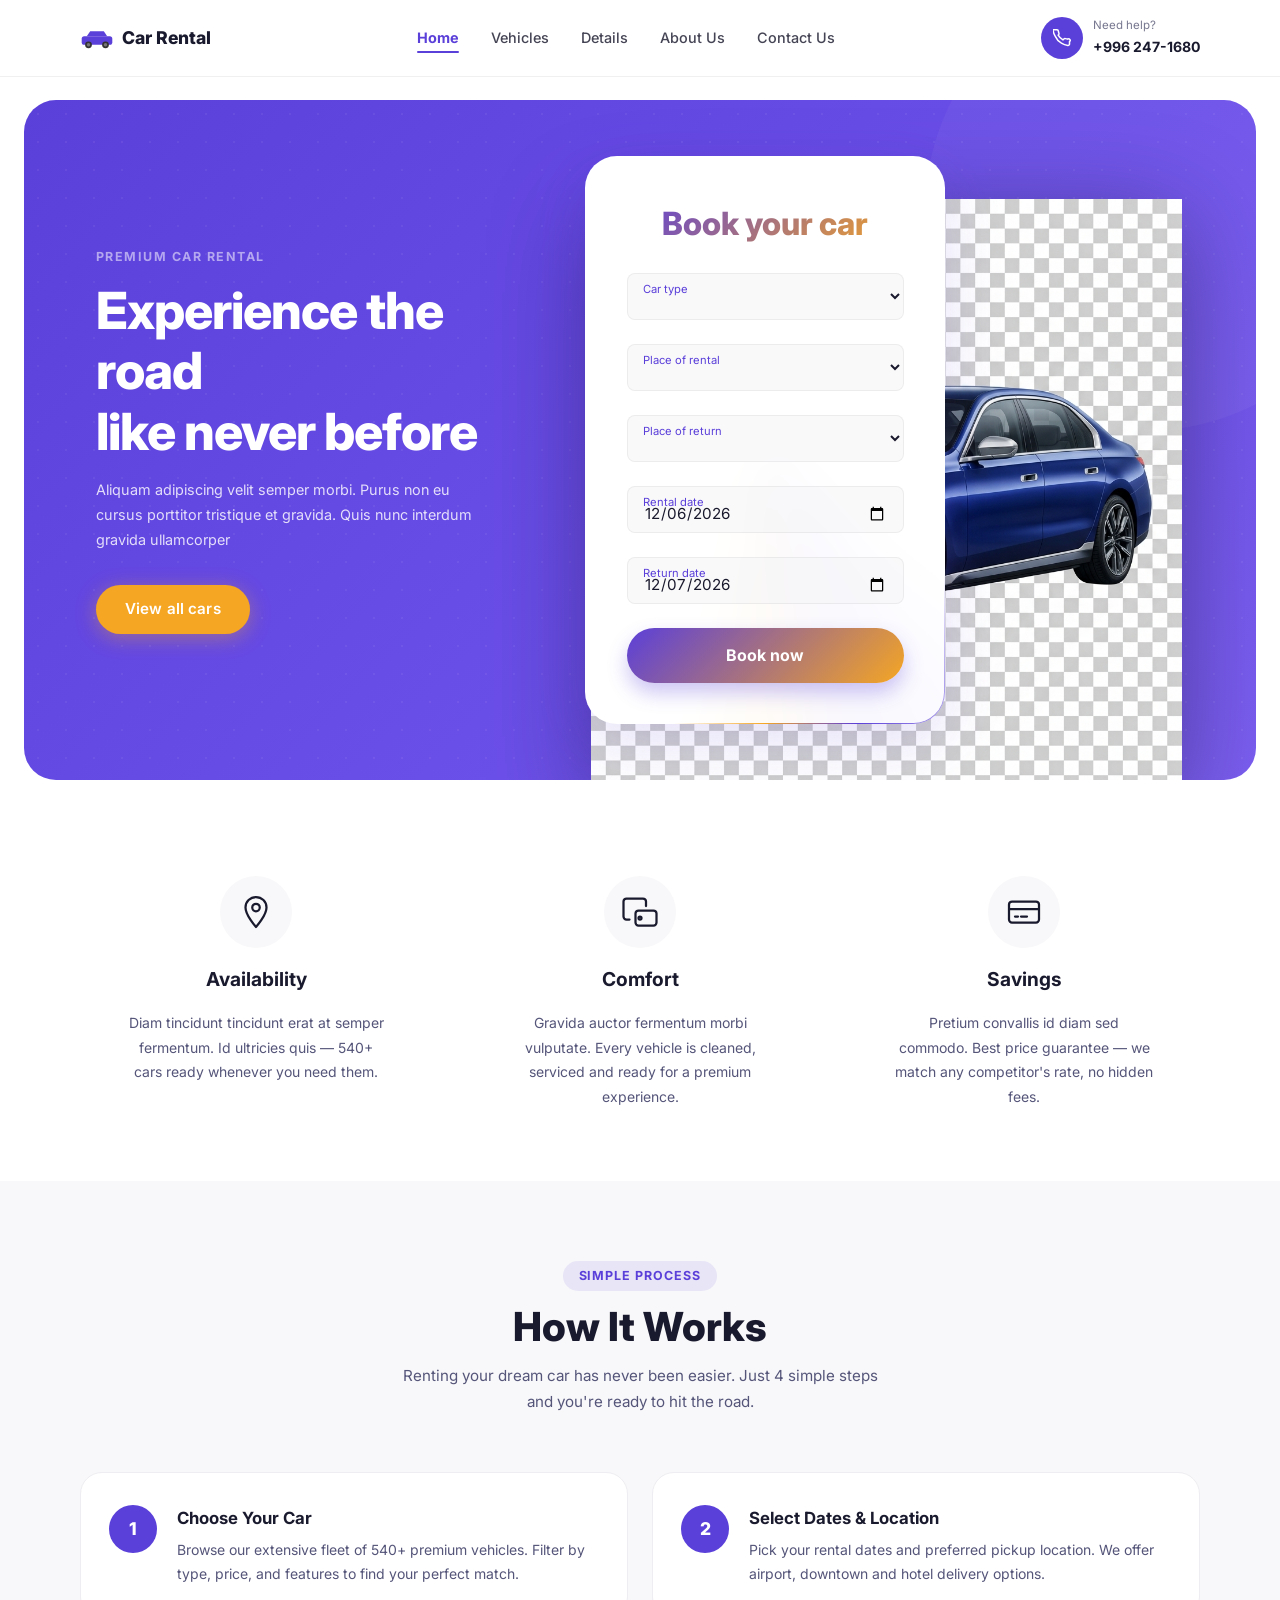
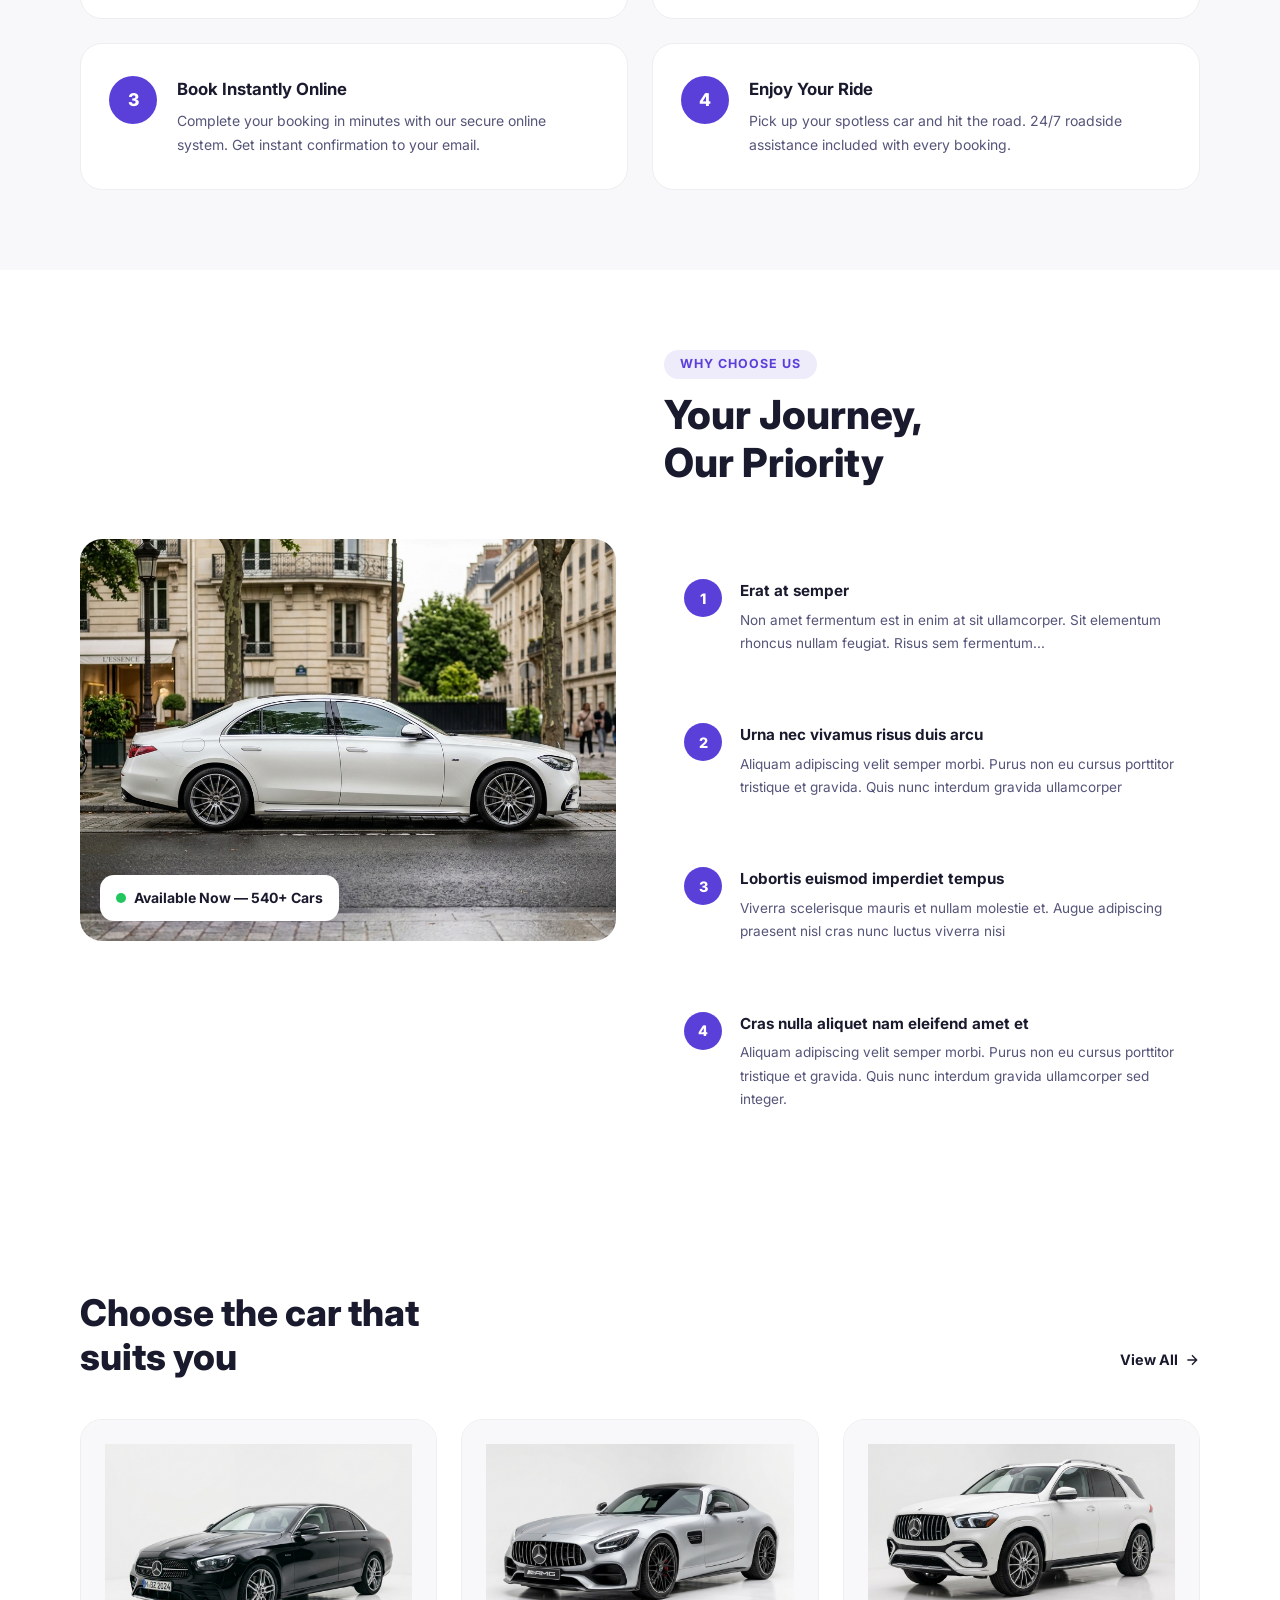
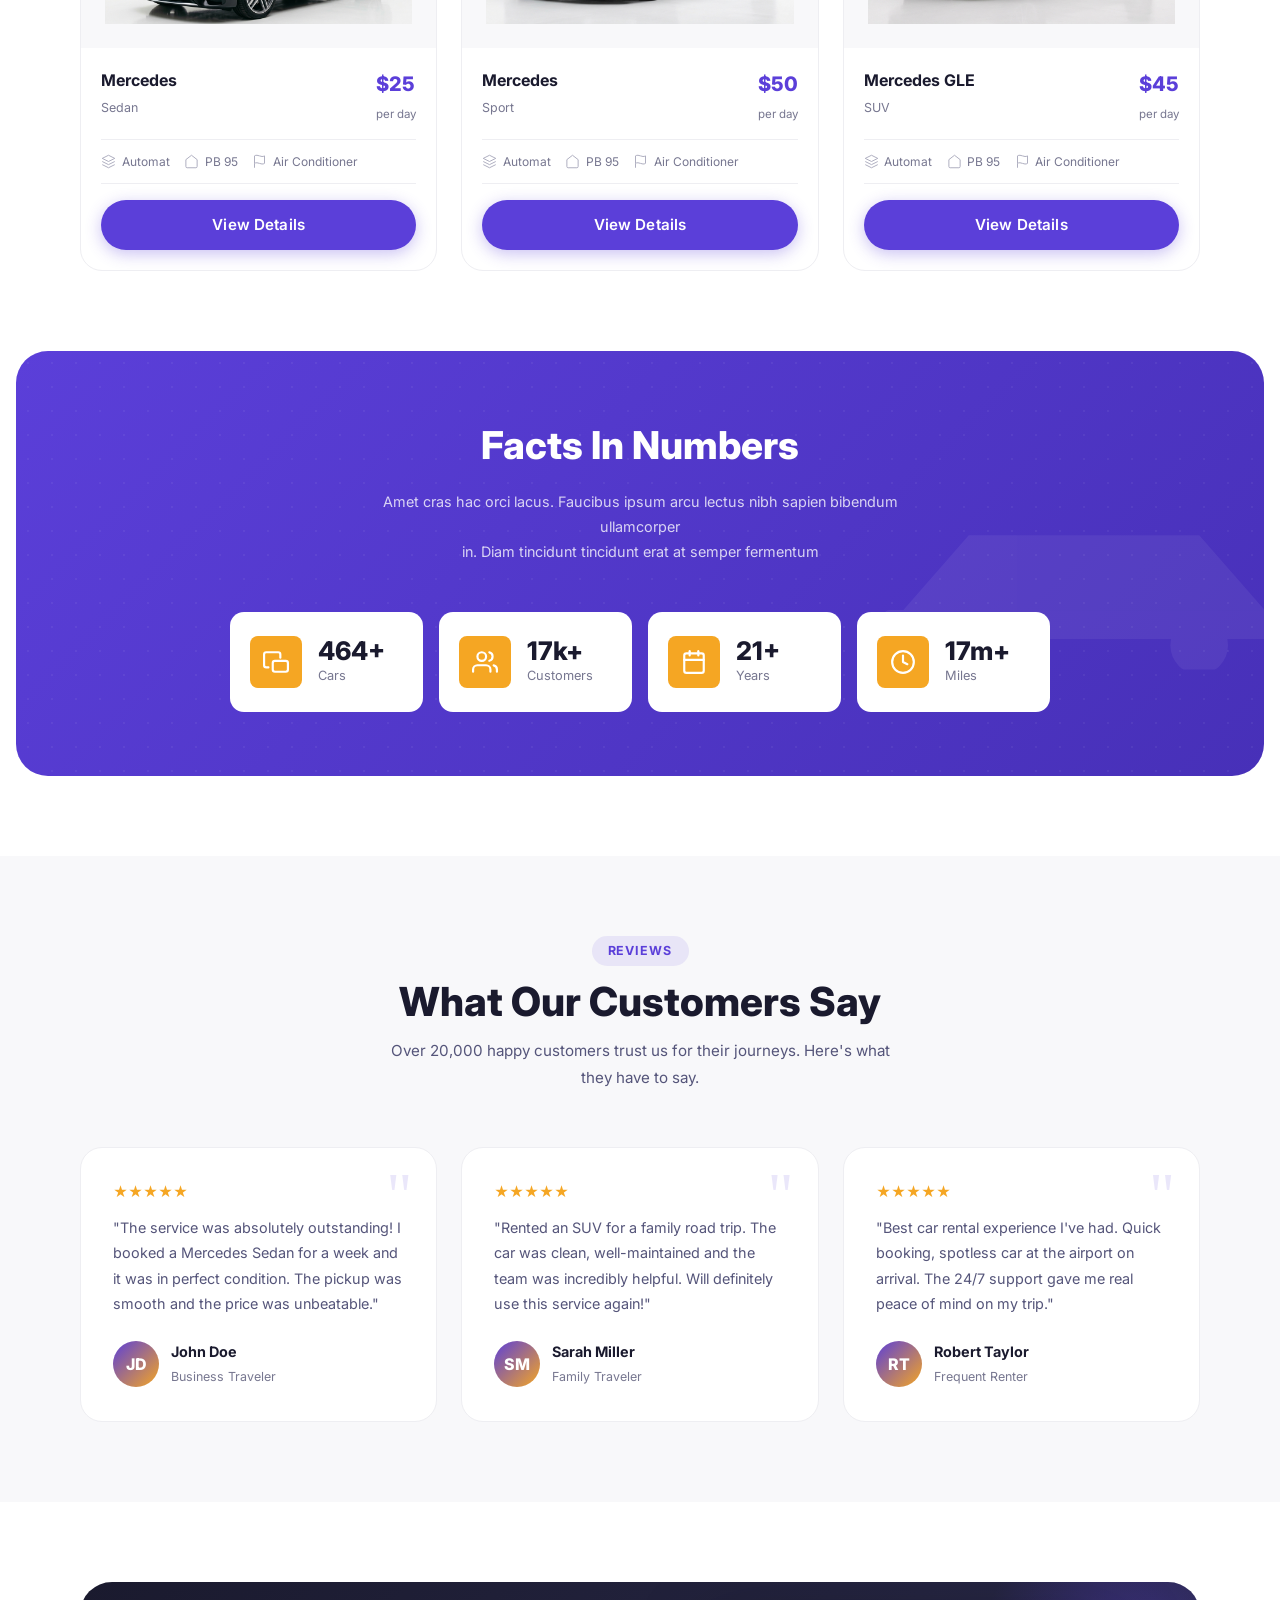
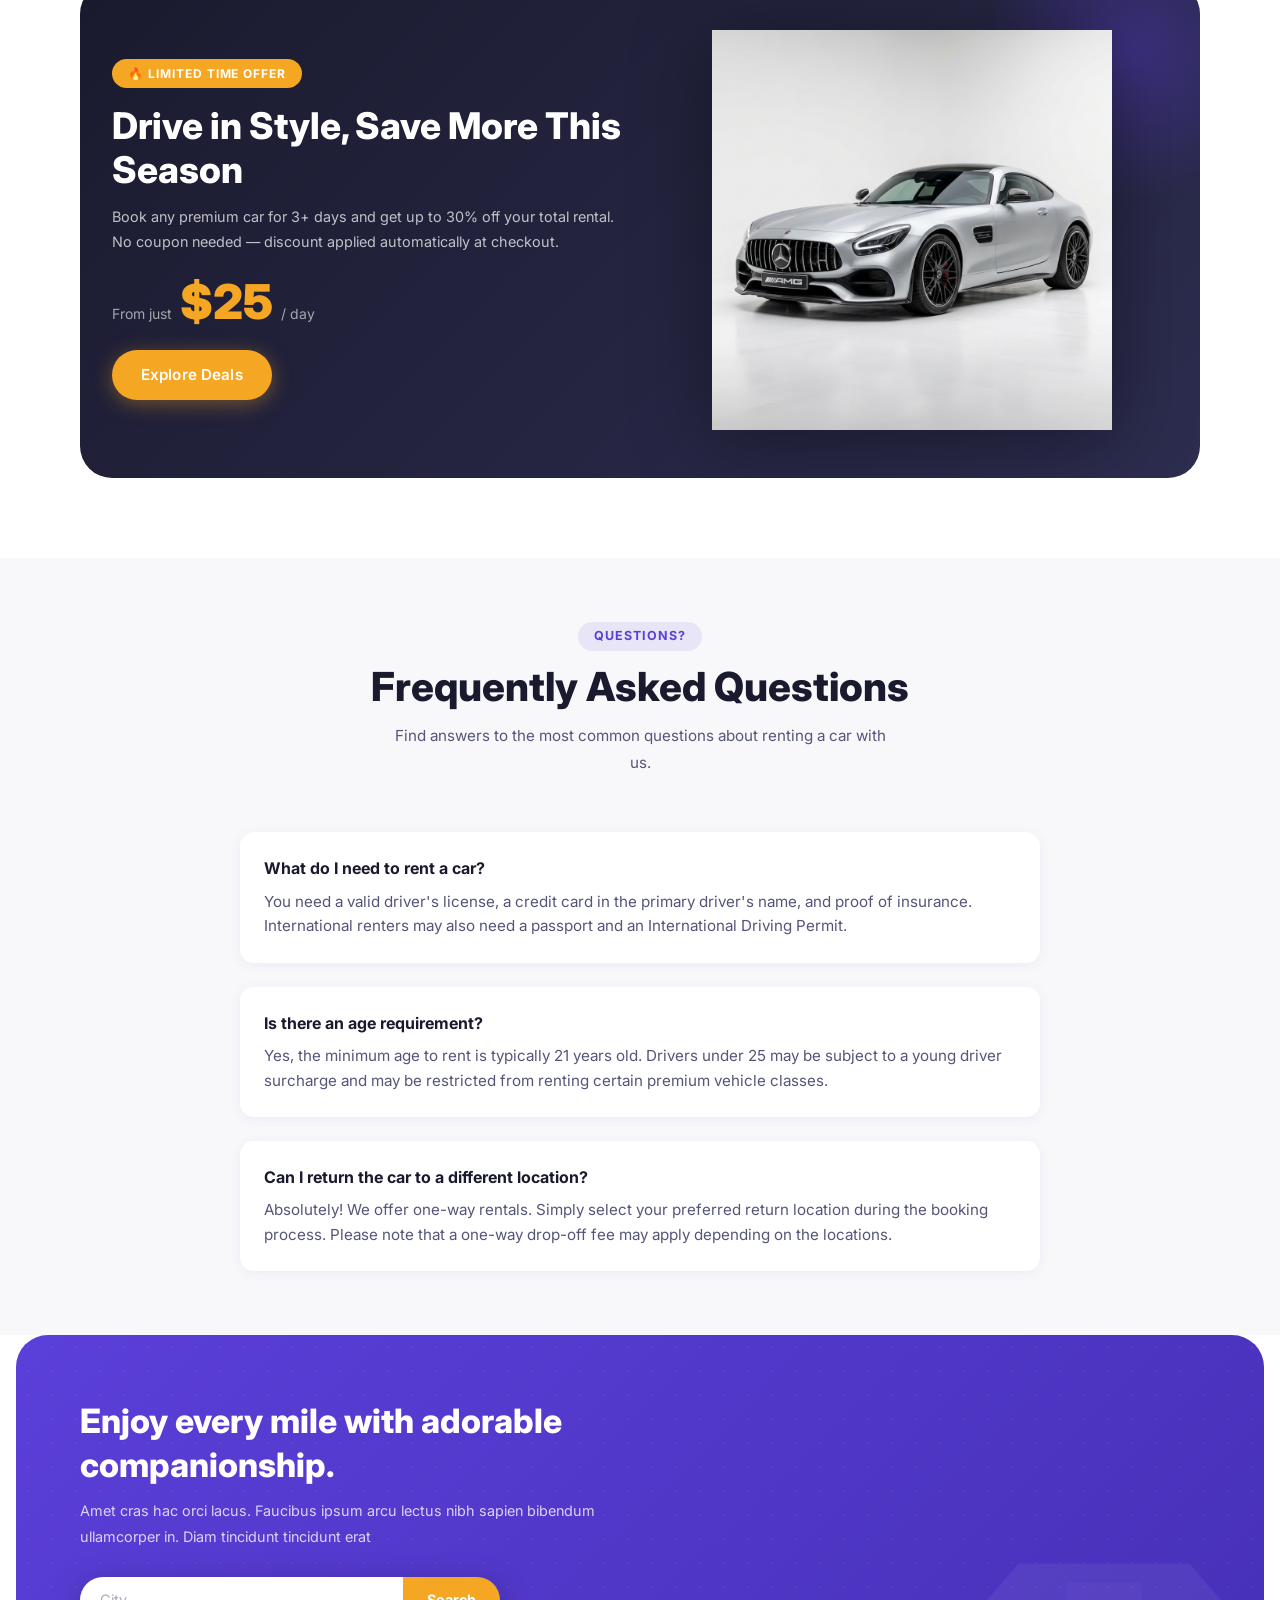
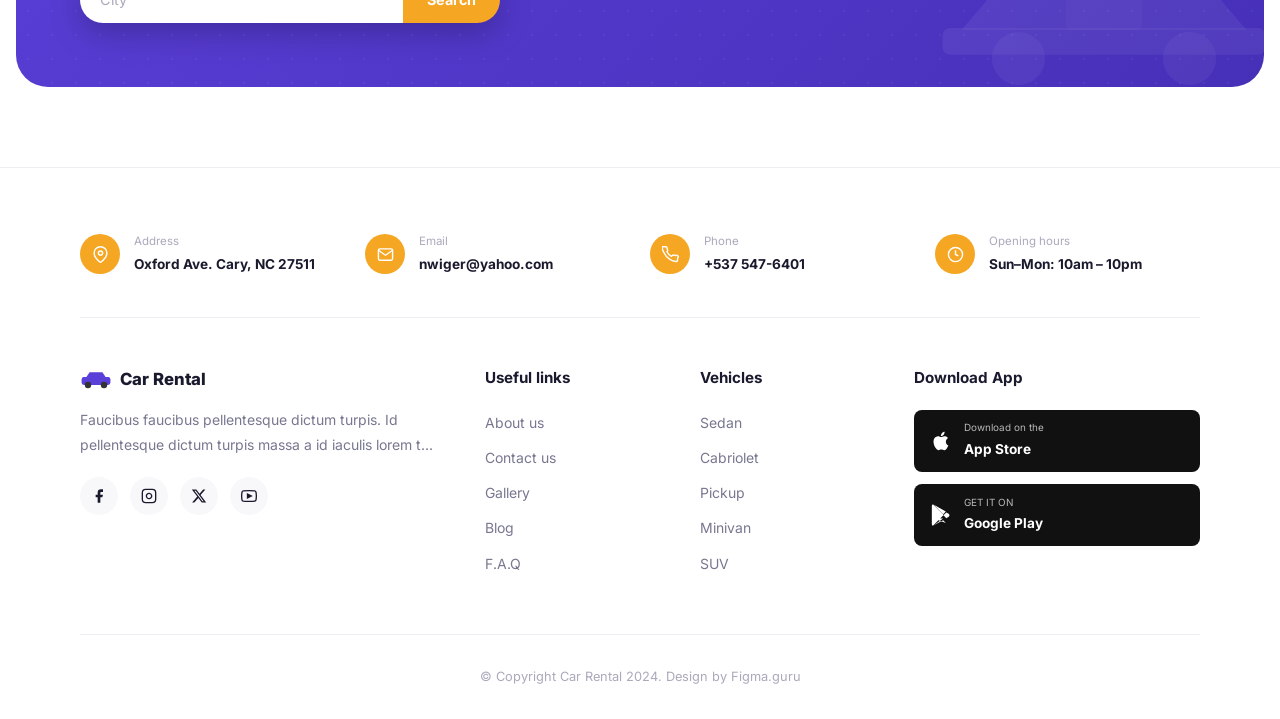
==== index.html @ 6e659b67 "hi" ====
<!DOCTYPE html>
<html lang="en">
<head>
  <meta charset="UTF-8" />
  <meta name="viewport" content="width=device-width, initial-scale=1.0" />
  <meta name="description" content="Car Rental - Experience the road like never before. Book premium cars online with easy pickup and return. Best rates guaranteed." />
  <meta name="keywords" content="car rental, rent a car, luxury cars, sedan, SUV, affordable car hire" />
  <title>Car Rental - Experience The Road Like Never Before</title>
  <link rel="stylesheet" href="css/style.css" />
  <link rel="icon" href="data:image/svg+xml,<svg xmlns='http://www.w3.org/2000/svg' viewBox='0 0 32 32'><rect width='32' height='32' rx='8' fill='%235B3FD9'/><text y='22' x='4' font-size='20'>🚗</text></svg>" />
</head>
<body>

  <!-- PAGE LOADER -->
  <div id="page-loader">
    <div class="loader-logo">
      <svg viewBox="0 0 40 24" fill="none" width="40" height="24">
        <rect x="2" y="10" width="36" height="10" rx="3" fill="white"/>
        <path d="M8 10 L12 4 H28 L32 10" fill="white"/>
        <circle cx="10" cy="20" r="4" fill="rgba(255,255,255,0.5)"/>
        <circle cx="30" cy="20" r="4" fill="rgba(255,255,255,0.5)"/>
      </svg>
      Car Rental
    </div>
    <div class="loader-bar"></div>
  </div>

  <!-- ======================= NAVBAR ======================= -->
  <nav class="navbar" role="navigation" aria-label="Main navigation">
    <div class="nav-inner container">
      <a href="index.html" class="nav-logo" aria-label="Car Rental Home">
        <svg viewBox="0 0 40 24" fill="none" aria-hidden="true">
          <rect x="2" y="10" width="36" height="10" rx="3" fill="#5B3FD9"/>
          <path d="M8 10 L12 4 H28 L32 10" fill="#5B3FD9"/>
          <circle cx="10" cy="20" r="4" fill="#333"/>
          <circle cx="30" cy="20" r="4" fill="#333"/>
          <circle cx="10" cy="20" r="2" fill="#777"/>
          <circle cx="30" cy="20" r="2" fill="#777"/>
        </svg>
        Car Rental
      </a>
      <ul class="nav-menu" role="list">
        <li><a href="index.html" class="active">Home</a></li>
        <li><a href="vehicles.html">Vehicles</a></li>
        <li><a href="details.html">Details</a></li>
        <li><a href="about.html">About Us</a></li>
        <li><a href="contact.html">Contact Us</a></li>
      </ul>
      <div class="nav-phone" aria-label="Phone contact">
        <div class="nav-phone-icon">
          <svg viewBox="0 0 24 24" fill="none" stroke="currentColor" stroke-width="2" aria-hidden="true">
            <path d="M22 16.92v3a2 2 0 01-2.18 2 19.79 19.79 0 01-8.63-3.07A19.5 19.5 0 013.07 9.81a19.79 19.79 0 01-3.07-8.67A2 2 0 012.18 1h3a2 2 0 012 1.72c.127.96.361 1.903.7 2.81a2 2 0 01-.45 2.11L6.91 8.15a16 16 0 006.36 6.36l1.27-1.27a2 2 0 012.11-.45c.907.339 1.85.573 2.81.7A2 2 0 0122 16.92z"/>
          </svg>
        </div>
        <div class="nav-phone-text">
          <span>Need help?</span>
          <strong>+996 247-1680</strong>
        </div>
      </div>
      <button class="nav-toggle" aria-label="Toggle mobile menu" aria-expanded="false">
        <span></span><span></span><span></span>
      </button>
    </div>
  </nav>

  <!-- Mobile Menu -->
  <div class="mobile-menu" role="dialog" aria-modal="true" aria-label="Mobile navigation">
    <div class="mobile-menu-inner">
      <div class="mobile-menu-header">
        <a href="index.html" class="nav-logo">
          <svg viewBox="0 0 40 24" fill="none" width="32" aria-hidden="true">
            <rect x="2" y="10" width="36" height="10" rx="3" fill="#5B3FD9"/>
            <path d="M8 10 L12 4 H28 L32 10" fill="#5B3FD9"/>
            <circle cx="10" cy="20" r="4" fill="#333"/>
            <circle cx="30" cy="20" r="4" fill="#333"/>
          </svg>
          Car Rental
        </a>
        <button class="mobile-menu-close" aria-label="Close menu">&times;</button>
      </div>
      <ul class="mobile-nav-links" role="list">
        <li><a href="index.html" class="active">Home</a></li>
        <li><a href="vehicles.html">Vehicles</a></li>
        <li><a href="details.html">Details</a></li>
        <li><a href="about.html">About Us</a></li>
        <li><a href="contact.html">Contact Us</a></li>
      </ul>
      <div class="mobile-phone">
        <div class="nav-phone-icon">
          <svg viewBox="0 0 24 24" fill="none" stroke="currentColor" stroke-width="2" width="18" height="18" aria-hidden="true">
            <path d="M22 16.92v3a2 2 0 01-2.18 2 19.79 19.79 0 01-8.63-3.07A19.5 19.5 0 013.07 9.81a19.79 19.79 0 01-3.07-8.67A2 2 0 012.18 1h3a2 2 0 012 1.72c.127.96.361 1.903.7 2.81a2 2 0 01-.45 2.11L6.91 8.15a16 16 0 006.36 6.36l1.27-1.27a2 2 0 012.11-.45c.907.339 1.85.573 2.81.7A2 2 0 0122 16.92z"/>
          </svg>
        </div>
        <div class="nav-phone-text">
          <span>Need help?</span>
          <strong>+996 247-1680</strong>
        </div>
      </div>
    </div>
  </div>

  <main>
    <!-- ======================= HERO ======================= -->
    <section class="hero" aria-label="Hero section">
      <!-- Floating car image inside purple hero -->
      <div class="hero-car-float" aria-hidden="true">
        <img src="images/hero_car_1779693837452.png" alt="" loading="eager" />
      </div>

      <div class="hero-inner container">
        <!-- Left: Content -->
        <div class="hero-content">
          <p class="hero-eyebrow" style="font-size:0.78rem;font-weight:700;letter-spacing:0.12em;text-transform:uppercase;color:rgba(255,255,255,0.65);margin-bottom:0.75rem;">Premium Car Rental</p>
          <h1>Experience the road<br>like never before</h1>
          <p>Aliquam adipiscing velit semper morbi. Purus non eu cursus porttitor tristique et gravida. Quis nunc interdum gravida ullamcorper</p>
          <a href="vehicles.html" class="btn btn-primary" id="hero-view-all-btn">View all cars</a>
        </div>

        <!-- Right: Booking Card -->
        <div class="book-card ace-meteor-wrap" id="hero-book-card">
          <div class="ace-glass-card">
            <h2 style="font-weight: 800; font-size: 2rem; margin-bottom: 1.5rem; background: linear-gradient(135deg, var(--primary), var(--accent)); -webkit-background-clip: text; -webkit-text-fill-color: transparent;">Book your car</h2>
            <form class="book-form" id="hero-book-form" novalidate>
              <div class="ace-form-group">
                <select id="car-type-hero" class="ace-input" required aria-label="Select car type">
                  <option value="" disabled selected></option>
                  <option value="sedan">Sedan</option>
                  <option value="suv">SUV</option>
                  <option value="sport">Sport</option>
                  <option value="cabriolet">Cabriolet</option>
                  <option value="pickup">Pickup</option>
                  <option value="minivan">Minivan</option>
                </select>
                <label for="car-type-hero" class="ace-label">Car type</label>
              </div>
              <div class="ace-form-group">
                <select id="place-rental-hero" class="ace-input" required aria-label="Select place of rental">
                  <option value="" disabled selected></option>
                  <option value="airport">Airport</option>
                  <option value="downtown">Downtown</option>
                  <option value="hotel">Hotel Delivery</option>
                  <option value="oxford">Oxford Ave, Cary</option>
                </select>
                <label for="place-rental-hero" class="ace-label">Place of rental</label>
              </div>
              <div class="ace-form-group">
                <select id="place-return-hero" class="ace-input" required aria-label="Select place of return">
                  <option value="" disabled selected></option>
                  <option value="airport">Airport</option>
                  <option value="downtown">Downtown</option>
                  <option value="hotel">Hotel</option>
                  <option value="oxford">Oxford Ave, Cary</option>
                </select>
                <label for="place-return-hero" class="ace-label">Place of return</label>
              </div>
              <div class="ace-form-group">
                <input type="date" id="rental-date-hero" class="ace-input" aria-label="Rental date" required />
                <label for="rental-date-hero" class="ace-label" style="top: 0.5rem; font-size: 0.7rem; color: var(--primary); transform: translateY(0);">Rental date</label>
              </div>
              <div class="ace-form-group">
                <input type="date" id="return-date-hero" class="ace-input" aria-label="Return date" required />
                <label for="return-date-hero" class="ace-label" style="top: 0.5rem; font-size: 0.7rem; color: var(--primary); transform: translateY(0);">Return date</label>
              </div>
              <button type="submit" class="ace-glow-btn" id="hero-book-btn">Book now</button>
            </form>
          </div>
        </div>
      </div>
    </section>

    <!-- ======================= FEATURES ROW ======================= -->
    <section class="features-row" aria-label="Our advantages">
      <div class="container">
        <div class="features-grid">
          <div class="feature-item" data-anim="fade-up" data-delay="100">
            <div class="feature-icon" aria-hidden="true">
              <svg viewBox="0 0 24 24" stroke-linecap="round" stroke-linejoin="round">
                <path d="M12 2C8.13 2 5 5.13 5 9c0 5.25 7 13 7 13s7-7.75 7-13c0-3.87-3.13-7-7-7z"/>
                <circle cx="12" cy="9" r="2.5"/>
              </svg>
            </div>
            <h3>Availability</h3>
            <p>Diam tincidunt tincidunt erat at semper fermentum. Id ultricies quis — 540+ cars ready whenever you need them.</p>
          </div>
          <div class="feature-item" data-anim="fade-up" data-delay="250">
            <div class="feature-icon" aria-hidden="true">
              <svg viewBox="0 0 24 24" stroke-linecap="round" stroke-linejoin="round">
                <path d="M5 17H3a2 2 0 01-2-2V5a2 2 0 012-2h11a2 2 0 012 2v3"/>
                <rect x="9" y="11" width="14" height="10" rx="2"/>
                <circle cx="12" cy="16" r="1"/>
              </svg>
            </div>
            <h3>Comfort</h3>
            <p>Gravida auctor fermentum morbi vulputate. Every vehicle is cleaned, serviced and ready for a premium experience.</p>
          </div>
          <div class="feature-item" data-anim="fade-up" data-delay="400">
            <div class="feature-icon" aria-hidden="true">
              <svg viewBox="0 0 24 24" stroke-linecap="round" stroke-linejoin="round">
                <rect x="2" y="5" width="20" height="14" rx="2"/>
                <path d="M2 10h20"/><path d="M6 15h2M10 15h4"/>
              </svg>
            </div>
            <h3>Savings</h3>
            <p>Pretium convallis id diam sed commodo. Best price guarantee — we match any competitor's rate, no hidden fees.</p>
          </div>
        </div>
      </div>
    </section>

    <!-- ======================= HOW IT WORKS ======================= -->
    <section class="how-it-works" aria-label="How it works">
      <div class="container">
        <div class="section-title" data-anim="fade-up">
          <span class="tag">Simple Process</span>
          <h2>How It Works</h2>
          <p>Renting your dream car has never been easier. Just 4 simple steps and you're ready to hit the road.</p>
        </div>
        <div class="steps-grid">
          <div class="step-card" data-anim="fade-up" data-delay="100">
            <div class="step-num">1</div>
            <div>
              <h4>Choose Your Car</h4>
              <p>Browse our extensive fleet of 540+ premium vehicles. Filter by type, price, and features to find your perfect match.</p>
            </div>
          </div>
          <div class="step-card" data-anim="fade-up" data-delay="200">
            <div class="step-num">2</div>
            <div>
              <h4>Select Dates & Location</h4>
              <p>Pick your rental dates and preferred pickup location. We offer airport, downtown and hotel delivery options.</p>
            </div>
          </div>
          <div class="step-card" data-anim="fade-up" data-delay="300">
            <div class="step-num">3</div>
            <div>
              <h4>Book Instantly Online</h4>
              <p>Complete your booking in minutes with our secure online system. Get instant confirmation to your email.</p>
            </div>
          </div>
          <div class="step-card" data-anim="fade-up" data-delay="400">
            <div class="step-num">4</div>
            <div>
              <h4>Enjoy Your Ride</h4>
              <p>Pick up your spotless car and hit the road. 24/7 roadside assistance included with every booking.</p>
            </div>
          </div>
        </div>
      </div>
    </section>

    <!-- ======================= WHY CHOOSE US ======================= -->
    <section class="why-us" aria-label="Why choose us">
      <div class="container">
        <div class="why-us-inner">
          <div class="why-us-img" data-anim="fade-right">
            <picture>
              <img src="images/feature_car_1779693854802.png" alt="Luxury rental car on road" loading="lazy" />
            </picture>
            <div class="why-us-label">
              <div class="dot"></div>
              Available Now — 540+ Cars
            </div>
          </div>
          <div class="why-us-steps">
            <div class="section-title" style="text-align:left;margin-bottom:2rem;" data-anim="fade-left">
              <span class="tag">Why Choose Us</span>
              <h2>Your Journey,<br>Our Priority</h2>
            </div>
            <div class="step-item" data-anim="fade-left" data-delay="100">
              <div class="step-number" aria-hidden="true">1</div>
              <div class="step-content">
                <h4>Erat at semper</h4>
                <p>Non amet fermentum est in enim at sit ullamcorper. Sit elementum rhoncus nullam feugiat. Risus sem fermentum...</p>
              </div>
            </div>
            <div class="step-item" data-anim="fade-left" data-delay="200">
              <div class="step-number" aria-hidden="true">2</div>
              <div class="step-content">
                <h4>Urna nec vivamus risus duis arcu</h4>
                <p>Aliquam adipiscing velit semper morbi. Purus non eu cursus porttitor tristique et gravida. Quis nunc interdum gravida ullamcorper</p>
              </div>
            </div>
            <div class="step-item" data-anim="fade-left" data-delay="300">
              <div class="step-number" aria-hidden="true">3</div>
              <div class="step-content">
                <h4>Lobortis euismod imperdiet tempus</h4>
                <p>Viverra scelerisque mauris et nullam molestie et. Augue adipiscing praesent nisl cras nunc luctus viverra nisi</p>
              </div>
            </div>
            <div class="step-item" data-anim="fade-left" data-delay="400">
              <div class="step-number" aria-hidden="true">4</div>
              <div class="step-content">
                <h4>Cras nulla aliquet nam eleifend amet et</h4>
                <p>Aliquam adipiscing velit semper morbi. Purus non eu cursus porttitor tristique et gravida. Quis nunc interdum gravida ullamcorper sed integer.</p>
              </div>
            </div>
          </div>
        </div>
      </div>
    </section>

    <!-- ======================= CAR FLEET ======================= -->
    <section class="fleet-section" aria-label="Car fleet">
      <div class="container">
        <div class="section-header">
          <h2 data-anim="fade-right">Choose the car that suits you</h2>
          <a href="vehicles.html" class="view-all-link" id="fleet-view-all-link" data-anim="fade-left">
            View All
            <svg viewBox="0 0 24 24" fill="none" stroke="currentColor" stroke-width="2" aria-hidden="true">
              <path d="M5 12h14M12 5l7 7-7 7"/>
            </svg>
          </a>
        </div>
        <div class="cars-grid">
          <article class="car-card" data-anim="fade-up" data-delay="100" data-type="sedan">
            <div class="car-card-img">
              <img src="images/car_mercedes_1779693961278.png" alt="Mercedes Sedan" loading="lazy" />
            </div>
            <div class="car-card-body">
              <div class="car-card-header">
                <div class="car-name"><h3>Mercedes</h3><span>Sedan</span></div>
                <div class="car-price"><span class="price">$25</span><span class="per">per day</span></div>
              </div>
              <div class="car-specs">
                <div class="car-spec"><svg viewBox="0 0 24 24" aria-hidden="true"><path d="M12 2L2 7l10 5 10-5-10-5zM2 17l10 5 10-5M2 12l10 5 10-5"/></svg>Automat</div>
                <div class="car-spec"><svg viewBox="0 0 24 24" aria-hidden="true"><path d="M3 9l9-7 9 7v11a2 2 0 01-2 2H5a2 2 0 01-2-2z"/></svg>PB 95</div>
                <div class="car-spec"><svg viewBox="0 0 24 24" aria-hidden="true"><path d="M4 15s1-1 4-1 5 2 8 2 4-1 4-1V3s-1 1-4 1-5-2-8-2-4 1-4 1zM4 22v-7"/></svg>Air Conditioner</div>
              </div>
              <a href="details.html?car=mercedes-sedan" class="btn btn-purple" id="card1-details-btn">View Details</a>
            </div>
          </article>

          <article class="car-card" data-anim="fade-up" data-delay="250" data-type="sport">
            <div class="car-card-img">
              <img src="images/car_sport_1779693979415.png" alt="Mercedes Sport" loading="lazy" />
            </div>
            <div class="car-card-body">
              <div class="car-card-header">
                <div class="car-name"><h3>Mercedes</h3><span>Sport</span></div>
                <div class="car-price"><span class="price">$50</span><span class="per">per day</span></div>
              </div>
              <div class="car-specs">
                <div class="car-spec"><svg viewBox="0 0 24 24" aria-hidden="true"><path d="M12 2L2 7l10 5 10-5-10-5zM2 17l10 5 10-5M2 12l10 5 10-5"/></svg>Automat</div>
                <div class="car-spec"><svg viewBox="0 0 24 24" aria-hidden="true"><path d="M3 9l9-7 9 7v11a2 2 0 01-2 2H5a2 2 0 01-2-2z"/></svg>PB 95</div>
                <div class="car-spec"><svg viewBox="0 0 24 24" aria-hidden="true"><path d="M4 15s1-1 4-1 5 2 8 2 4-1 4-1V3s-1 1-4 1-5-2-8-2-4 1-4 1zM4 22v-7"/></svg>Air Conditioner</div>
              </div>
              <a href="details.html?car=mercedes-sport" class="btn btn-purple" id="card2-details-btn">View Details</a>
            </div>
          </article>

          <article class="car-card" data-anim="fade-up" data-delay="400" data-type="suv">
            <div class="car-card-img">
              <img src="images/car_suv_1779693998248.png" alt="Mercedes GLE SUV" loading="lazy" />
            </div>
            <div class="car-card-body">
              <div class="car-card-header">
                <div class="car-name"><h3>Mercedes GLE</h3><span>SUV</span></div>
                <div class="car-price"><span class="price">$45</span><span class="per">per day</span></div>
              </div>
              <div class="car-specs">
                <div class="car-spec"><svg viewBox="0 0 24 24" aria-hidden="true"><path d="M12 2L2 7l10 5 10-5-10-5zM2 17l10 5 10-5M2 12l10 5 10-5"/></svg>Automat</div>
                <div class="car-spec"><svg viewBox="0 0 24 24" aria-hidden="true"><path d="M3 9l9-7 9 7v11a2 2 0 01-2 2H5a2 2 0 01-2-2z"/></svg>PB 95</div>
                <div class="car-spec"><svg viewBox="0 0 24 24" aria-hidden="true"><path d="M4 15s1-1 4-1 5 2 8 2 4-1 4-1V3s-1 1-4 1-5-2-8-2-4 1-4 1zM4 22v-7"/></svg>Air Conditioner</div>
              </div>
              <a href="details.html?car=mercedes-suv" class="btn btn-purple" id="card3-details-btn">View Details</a>
            </div>
          </article>
        </div>
      </div>
    </section>

    <!-- ======================= FACTS IN NUMBERS ======================= -->
    <section class="facts-section" aria-label="Facts in numbers">
      <svg class="facts-car-bg" viewBox="0 0 500 220" fill="none" aria-hidden="true">
        <path d="M60 160 L130 80 H370 L440 160 H60Z" fill="white"/>
        <rect x="40" y="158" width="420" height="30" rx="8" fill="white"/>
        <circle cx="130" cy="195" r="30" fill="white"/>
        <circle cx="370" cy="195" r="30" fill="white"/>
      </svg>
      <h2 data-anim="fade-up">Facts In Numbers</h2>
      <p data-anim="fade-up" data-delay="100">Amet cras hac orci lacus. Faucibus ipsum arcu lectus nibh sapien bibendum ullamcorper<br>in. Diam tincidunt tincidunt erat at semper fermentum</p>
      <div class="facts-grid">
        <div class="fact-card" data-anim="fade-up" data-delay="100">
          <div class="fact-icon" aria-hidden="true">
            <svg viewBox="0 0 24 24" stroke-linecap="round" stroke-linejoin="round"><path d="M5 17H3a2 2 0 01-2-2V5a2 2 0 012-2h11a2 2 0 012 2v3"/><rect x="9" y="11" width="14" height="10" rx="2"/></svg>
          </div>
          <div><div class="fact-number" data-target="540" data-suffix="+">0+</div><div class="fact-label">Cars</div></div>
        </div>
        <div class="fact-card" data-anim="fade-up" data-delay="200">
          <div class="fact-icon" aria-hidden="true">
            <svg viewBox="0 0 24 24" stroke-linecap="round" stroke-linejoin="round"><path d="M17 21v-2a4 4 0 00-4-4H5a4 4 0 00-4 4v2"/><circle cx="9" cy="7" r="4"/><path d="M23 21v-2a4 4 0 00-3-3.87M16 3.13a4 4 0 010 7.75"/></svg>
          </div>
          <div><div class="fact-number" data-target="20" data-suffix="k+">0k+</div><div class="fact-label">Customers</div></div>
        </div>
        <div class="fact-card" data-anim="fade-up" data-delay="300">
          <div class="fact-icon" aria-hidden="true">
            <svg viewBox="0 0 24 24" stroke-linecap="round" stroke-linejoin="round"><rect x="3" y="4" width="18" height="18" rx="2"/><line x1="16" y1="2" x2="16" y2="6"/><line x1="8" y1="2" x2="8" y2="6"/><line x1="3" y1="10" x2="21" y2="10"/></svg>
          </div>
          <div><div class="fact-number" data-target="25" data-suffix="+">0+</div><div class="fact-label">Years</div></div>
        </div>
        <div class="fact-card" data-anim="fade-up" data-delay="400">
          <div class="fact-icon" aria-hidden="true">
            <svg viewBox="0 0 24 24" stroke-linecap="round" stroke-linejoin="round"><circle cx="12" cy="12" r="10"/><path d="M12 6v6l4 2"/></svg>
          </div>
          <div><div class="fact-number" data-target="20" data-suffix="m+">0m+</div><div class="fact-label">Miles</div></div>
        </div>
      </div>
    </section>

    <!-- ======================= TESTIMONIALS ======================= -->
    <section class="testimonials-section" aria-label="Customer testimonials">
      <div class="container">
        <div class="section-title" data-anim="fade-up">
          <span class="tag">Reviews</span>
          <h2>What Our Customers Say</h2>
          <p>Over 20,000 happy customers trust us for their journeys. Here's what they have to say.</p>
        </div>
        <div class="testimonials-grid">
          <div class="testimonial-card" data-anim="fade-up" data-delay="100">
            <div class="review-stars" aria-label="5 stars">★★★★★</div>
            <p class="testimonial-text">"The service was absolutely outstanding! I booked a Mercedes Sedan for a week and it was in perfect condition. The pickup was smooth and the price was unbeatable."</p>
            <div class="testimonial-author">
              <div class="author-avatar" aria-hidden="true">JD</div>
              <div class="author-info">
                <strong>John Doe</strong>
                <span>Business Traveler</span>
              </div>
            </div>
          </div>
          <div class="testimonial-card" data-anim="fade-up" data-delay="250">
            <div class="review-stars" aria-label="5 stars">★★★★★</div>
            <p class="testimonial-text">"Rented an SUV for a family road trip. The car was clean, well-maintained and the team was incredibly helpful. Will definitely use this service again!"</p>
            <div class="testimonial-author">
              <div class="author-avatar" aria-hidden="true">SM</div>
              <div class="author-info">
                <strong>Sarah Miller</strong>
                <span>Family Traveler</span>
              </div>
            </div>
          </div>
          <div class="testimonial-card" data-anim="fade-up" data-delay="400">
            <div class="review-stars" aria-label="5 stars">★★★★★</div>
            <p class="testimonial-text">"Best car rental experience I've had. Quick booking, spotless car at the airport on arrival. The 24/7 support gave me real peace of mind on my trip."</p>
            <div class="testimonial-author">
              <div class="author-avatar" aria-hidden="true">RT</div>
              <div class="author-info">
                <strong>Robert Taylor</strong>
                <span>Frequent Renter</span>
              </div>
            </div>
          </div>
        </div>
      </div>
    </section>

    <!-- ======================= SPECIAL OFFER ======================= -->
    <section class="offer-section" aria-label="Special offer">
      <div class="container">
        <div class="offer-card" data-anim="fade-in">
          <div class="offer-content">
            <span class="offer-tag">🔥 Limited Time Offer</span>
            <h2>Drive in Style, Save More This Season</h2>
            <p>Book any premium car for 3+ days and get up to 30% off your total rental. No coupon needed — discount applied automatically at checkout.</p>
            <div class="offer-price">
              <span class="from">From just</span>
              <span class="amount">$25</span>
              <span class="unit">/ day</span>
            </div>
            <a href="vehicles.html" class="btn btn-primary" id="offer-cta-btn">Explore Deals</a>
          </div>
          <div class="offer-img-wrap" aria-hidden="true">
            <img src="images/car_sport_1779693979415.png" alt="" />
          </div>
        </div>
      </div>
    </section>

    <!-- ======================= FAQ SECTION ======================= -->
    <section class="faq-section" style="padding: 4rem 0; background: var(--gray-100);" aria-label="Frequently asked questions">
      <div class="container">
        <div class="section-title" data-anim="fade-up">
          <span class="tag">Questions?</span>
          <h2>Frequently Asked Questions</h2>
          <p>Find answers to the most common questions about renting a car with us.</p>
        </div>
        <div class="faq-grid" style="display: grid; gap: 1.5rem; max-width: 800px; margin: 0 auto;">
          <div class="faq-item" data-anim="fade-up" data-delay="100" style="background: var(--white); border-radius: var(--border-radius-md); padding: 1.5rem; box-shadow: var(--shadow-sm);">
            <h4 style="margin-bottom: 0.5rem; color: var(--text-primary);">What do I need to rent a car?</h4>
            <p style="color: var(--text-secondary); font-size: 0.95rem; line-height: 1.6;">You need a valid driver's license, a credit card in the primary driver's name, and proof of insurance. International renters may also need a passport and an International Driving Permit.</p>
          </div>
          <div class="faq-item" data-anim="fade-up" data-delay="200" style="background: var(--white); border-radius: var(--border-radius-md); padding: 1.5rem; box-shadow: var(--shadow-sm);">
            <h4 style="margin-bottom: 0.5rem; color: var(--text-primary);">Is there an age requirement?</h4>
            <p style="color: var(--text-secondary); font-size: 0.95rem; line-height: 1.6;">Yes, the minimum age to rent is typically 21 years old. Drivers under 25 may be subject to a young driver surcharge and may be restricted from renting certain premium vehicle classes.</p>
          </div>
          <div class="faq-item" data-anim="fade-up" data-delay="300" style="background: var(--white); border-radius: var(--border-radius-md); padding: 1.5rem; box-shadow: var(--shadow-sm);">
            <h4 style="margin-bottom: 0.5rem; color: var(--text-primary);">Can I return the car to a different location?</h4>
            <p style="color: var(--text-secondary); font-size: 0.95rem; line-height: 1.6;">Absolutely! We offer one-way rentals. Simply select your preferred return location during the booking process. Please note that a one-way drop-off fee may apply depending on the locations.</p>
          </div>
        </div>
      </div>
    </section>

    <!-- ======================= CTA SEARCH ======================= -->
    <section class="cta-section" aria-label="Search cars by city">
      <svg class="cta-car-img" viewBox="0 0 400 200" fill="none" aria-hidden="true">
        <path d="M50 140 L110 70 H290 L350 140 H50Z" fill="rgba(255,255,255,0.3)"/>
        <rect x="30" y="138" width="340" height="28" rx="8" fill="rgba(255,255,255,0.3)"/>
        <circle cx="110" cy="170" r="28" fill="rgba(255,255,255,0.25)"/>
        <circle cx="290" cy="170" r="28" fill="rgba(255,255,255,0.25)"/>
        <rect x="160" y="90" width="80" height="50" rx="4" fill="rgba(255,255,255,0.15)"/>
      </svg>
      <div class="cta-content" data-anim="fade-up">
        <h2>Enjoy every mile with adorable companionship.</h2>
        <p>Amet cras hac orci lacus. Faucibus ipsum arcu lectus nibh sapien bibendum ullamcorper in. Diam tincidunt tincidunt erat</p>
        <div class="cta-search" role="search">
          <label for="cta-city-input" class="sr-only">Enter city</label>
          <input type="text" id="cta-city-input" placeholder="City" aria-label="Enter city to search cars" />
          <button type="button" id="cta-search-btn">Search</button>
        </div>
      </div>
    </section>
  </main>

  <!-- ======================= FOOTER ======================= -->
  <footer class="footer" role="contentinfo">
    <div class="container">
      <!-- Contact strip -->
      <div class="footer-contacts">
        <div class="footer-contact-item" data-anim="fade-up" data-delay="100">
          <div class="footer-contact-icon">
            <svg viewBox="0 0 24 24"><path d="M21 10c0 7-9 13-9 13s-9-6-9-13a9 9 0 0118 0z"/><circle cx="12" cy="10" r="3"/></svg>
          </div>
          <div><small>Address</small><strong>Oxford Ave. Cary, NC 27511</strong></div>
        </div>
        <div class="footer-contact-item" data-anim="fade-up" data-delay="200">
          <div class="footer-contact-icon">
            <svg viewBox="0 0 24 24"><path d="M4 4h16c1.1 0 2 .9 2 2v12c0 1.1-.9 2-2 2H4c-1.1 0-2-.9-2-2V6c0-1.1.9-2 2-2z"/><polyline points="22,6 12,13 2,6"/></svg>
          </div>
          <div><small>Email</small><strong>nwiger@yahoo.com</strong></div>
        </div>
        <div class="footer-contact-item" data-anim="fade-up" data-delay="300">
          <div class="footer-contact-icon">
            <svg viewBox="0 0 24 24"><path d="M22 16.92v3a2 2 0 01-2.18 2 19.79 19.79 0 01-8.63-3.07A19.5 19.5 0 013.07 9.81a19.79 19.79 0 01-3.07-8.67A2 2 0 012.18 1h3a2 2 0 012 1.72c.127.96.361 1.903.7 2.81a2 2 0 01-.45 2.11L6.91 8.15a16 16 0 006.36 6.36l1.27-1.27a2 2 0 012.11-.45c.907.339 1.85.573 2.81.7A2 2 0 0122 16.92z"/></svg>
          </div>
          <div><small>Phone</small><strong>+537 547-6401</strong></div>
        </div>
        <div class="footer-contact-item" data-anim="fade-up" data-delay="400">
          <div class="footer-contact-icon">
            <svg viewBox="0 0 24 24"><circle cx="12" cy="12" r="10"/><polyline points="12 6 12 12 16 14"/></svg>
          </div>
          <div><small>Opening hours</small><strong>Sun–Mon: 10am – 10pm</strong></div>
        </div>
      </div>

      <!-- Footer columns -->
      <div class="footer-cols">
        <!-- Brand -->
        <div class="footer-col footer-col-brand" data-anim="fade-up">
          <a href="index.html" class="footer-logo">
            <svg viewBox="0 0 40 24" width="32" fill="none" aria-hidden="true">
              <rect x="2" y="10" width="36" height="10" rx="3" fill="#5B3FD9"/>
              <path d="M8 10 L12 4 H28 L32 10" fill="#5B3FD9"/>
              <circle cx="10" cy="20" r="4" fill="#333"/>
              <circle cx="30" cy="20" r="4" fill="#333"/>
            </svg>
            Car Rental
          </a>
          <p class="footer-tagline">Faucibus faucibus pellentesque dictum turpis. Id pellentesque dictum turpis massa a id iaculis lorem t...</p>
          <div class="social-links" aria-label="Social media links">
            <a href="#" class="social-link" aria-label="Facebook">
              <svg viewBox="0 0 24 24" fill="currentColor"><path d="M18 2h-3a5 5 0 00-5 5v3H7v4h3v8h4v-8h3l1-4h-4V7a1 1 0 011-1h3z"/></svg>
            </a>
            <a href="#" class="social-link" aria-label="Instagram">
              <svg viewBox="0 0 24 24" fill="none" stroke="currentColor" stroke-width="2"><rect x="2" y="2" width="20" height="20" rx="5" ry="5"/><path d="M16 11.37A4 4 0 1112.63 8 4 4 0 0116 11.37z"/><line x1="17.5" y1="6.5" x2="17.51" y2="6.5"/></svg>
            </a>
            <a href="#" class="social-link" aria-label="X/Twitter">
              <svg viewBox="0 0 24 24" fill="currentColor"><path d="M18.244 2.25h3.308l-7.227 8.26 8.502 11.24H16.17l-5.214-6.817L4.99 21.75H1.68l7.73-8.835L1.254 2.25H8.08l4.713 6.231zm-1.161 17.52h1.833L7.084 4.126H5.117z"/></svg>
            </a>
            <a href="#" class="social-link" aria-label="YouTube">
              <svg viewBox="0 0 24 24" fill="none" stroke="currentColor" stroke-width="2"><path d="M22.54 6.42a2.78 2.78 0 00-1.95-1.96C18.88 4 12 4 12 4s-6.88 0-8.59.46A2.78 2.78 0 001.46 6.42 29 29 0 001 12a29 29 0 00.46 5.58A2.78 2.78 0 003.41 19.6C5.12 20 12 20 12 20s6.88 0 8.59-.46a2.78 2.78 0 001.95-1.95A29 29 0 0023 12a29 29 0 00-.46-5.58z"/><polygon points="9.75 15.02 15.5 12 9.75 8.98 9.75 15.02" fill="currentColor"/></svg>
            </a>
          </div>
        </div>

        <!-- Useful Links -->
        <div class="footer-col" data-anim="fade-up" data-delay="100">
          <h4>Useful links</h4>
          <ul>
            <li><a href="about.html">About us</a></li>
            <li><a href="contact.html">Contact us</a></li>
            <li><a href="#">Gallery</a></li>
            <li><a href="#">Blog</a></li>
            <li><a href="#">F.A.Q</a></li>
          </ul>
        </div>

        <!-- Vehicles -->
        <div class="footer-col" data-anim="fade-up" data-delay="200">
          <h4>Vehicles</h4>
          <ul>
            <li><a href="vehicles.html">Sedan</a></li>
            <li><a href="vehicles.html">Cabriolet</a></li>
            <li><a href="vehicles.html">Pickup</a></li>
            <li><a href="vehicles.html">Minivan</a></li>
            <li><a href="vehicles.html">SUV</a></li>
          </ul>
        </div>

        <!-- Download App -->
        <div class="footer-col" data-anim="fade-up" data-delay="300">
          <h4>Download App</h4>
          <div class="app-btns">
            <a href="#" class="app-btn" id="appstore-btn" aria-label="Download on App Store">
              <svg viewBox="0 0 24 24" fill="currentColor"><path d="M18.71 19.5c-.83 1.24-1.71 2.45-3.05 2.47-1.34.03-1.77-.79-3.29-.79-1.53 0-2 .77-3.27.82-1.31.05-2.3-1.32-3.14-2.53C4.25 17 2.94 12.45 4.7 9.39c.87-1.52 2.43-2.48 4.12-2.51 1.28-.02 2.5.87 3.29.87.78 0 2.26-1.07 3.8-.91.65.03 2.47.26 3.64 1.98l-.09.06c-.22.14-2.2 1.28-2.18 3.81.03 3.02 2.65 4.03 2.68 4.04l-.05.23zM13 3.5c.73-.83 1.94-1.46 2.94-1.5.13 1.17-.34 2.35-1.04 3.19-.69.85-1.83 1.51-2.95 1.42-.15-1.15.41-2.35 1.05-3.11z"/></svg>
              <div class="app-btn-text"><small>Download on the</small><strong>App Store</strong></div>
            </a>
            <a href="#" class="app-btn" id="playstore-btn" aria-label="Get it on Google Play">
              <svg viewBox="0 0 24 24" fill="currentColor"><path d="M3.18 23.76A2 2 0 012 22V2a2 2 0 011.18-1.76l11.68 11.76L3.18 23.76zM20.36 10.76l-2.6-1.48-3.08 3.1 3.08 3.1 2.64-1.5a2 2 0 000-3.22zM4.16.7l13.12 7.44-2.92 2.94L4.16.7zM14.36 15.8L4.16 23.3l10.2-5.56 2.92 2.94-13.12-4.88z"/></svg>
              <div class="app-btn-text"><small>GET IT ON</small><strong>Google Play</strong></div>
            </a>
          </div>
        </div>
      </div>

      <div class="footer-bottom">
        <p>&copy; Copyright Car Rental 2024. Design by Figma.guru</p>
      </div>
    </div>
  </footer>

  <script src="js/main.js"></script>
</body>
</html>
---- css/style.css ----
/* =============================================
   CAR RENTAL - MAIN STYLESHEET v2
   Mobile-First | Premium Animations
   ============================================= */

@import url('https://fonts.googleapis.com/css2?family=Inter:wght@300;400;500;600;700;800;900&display=swap');

/* ---- CSS VARIABLES ---- */
:root {
  --primary: #5B3FD9;
  --primary-dark: #4730b8;
  --primary-light: #7B5EF0;
  --accent: #F5A623;
  --accent-dark: #e09415;
  --white: #ffffff;
  --black: #111111;
  --gray-100: #F8F8FA;
  --gray-200: #EEEEF2;
  --gray-300: #DDDDE5;
  --gray-400: #AAAABC;
  --gray-500: #777790;
  --gray-700: #444455;
  --text-primary: #1A1A2E;
  --text-secondary: #55557A;
  --border-radius-sm: 8px;
  --border-radius-md: 14px;
  --border-radius-lg: 22px;
  --border-radius-xl: 32px;
  --shadow-sm: 0 2px 12px rgba(91,63,217,0.07);
  --shadow-md: 0 8px 32px rgba(91,63,217,0.13);
  --shadow-lg: 0 20px 60px rgba(91,63,217,0.18);
  --shadow-card: 0 4px 24px rgba(0,0,0,0.08);
  --transition: all 0.32s cubic-bezier(0.4, 0, 0.2, 1);
  --font: 'Inter', sans-serif;
}

/* ---- RESET ---- */
*, *::before, *::after { box-sizing: border-box; margin: 0; padding: 0; }
html { scroll-behavior: smooth; font-size: 16px; }
body { font-family: var(--font); color: var(--text-primary); background: var(--white); line-height: 1.6; overflow-x: hidden; }
img { max-width: 100%; height: auto; display: block; }
a { text-decoration: none; color: inherit; transition: var(--transition); }
ul { list-style: none; }
button, input, select, textarea { font-family: var(--font); outline: none; border: none; }

/* =============================================
   PAGE LOADER
   ============================================= */
#page-loader {
  position: fixed;
  inset: 0;
  background: var(--primary);
  z-index: 99999;
  display: flex;
  align-items: center;
  justify-content: center;
  flex-direction: column;
  gap: 1.5rem;
  transition: opacity 0.5s ease, visibility 0.5s ease;
}
#page-loader.loaded { opacity: 0; visibility: hidden; }
.loader-logo {
  display: flex;
  align-items: center;
  gap: 0.75rem;
  color: white;
  font-size: 1.5rem;
  font-weight: 800;
  animation: loaderPulse 1.5s ease-in-out infinite;
}
.loader-bar {
  width: 160px;
  height: 3px;
  background: rgba(255,255,255,0.2);
  border-radius: 3px;
  overflow: hidden;
}
.loader-bar::after {
  content: '';
  display: block;
  height: 100%;
  width: 0%;
  background: var(--accent);
  border-radius: 3px;
  animation: loaderProgress 1s ease forwards;
}
@keyframes loaderPulse { 0%,100%{opacity:1;transform:scale(1)} 50%{opacity:0.7;transform:scale(0.97)} }
@keyframes loaderProgress { 0%{width:0%} 100%{width:100%} }

/* =============================================
   UTILITIES
   ============================================= */
.container { width: 100%; max-width: 1200px; margin: 0 auto; padding: 0 1.25rem; }
.section-pad { padding: 5rem 0; }
.sr-only { position:absolute;width:1px;height:1px;padding:0;margin:-1px;overflow:hidden;clip:rect(0,0,0,0);white-space:nowrap;border-width:0 }

.btn {
  display: inline-flex; align-items: center; justify-content: center; gap: 0.5rem;
  padding: 0.8rem 1.8rem; border-radius: 50px; font-weight: 600; font-size: 0.95rem;
  cursor: pointer; transition: var(--transition); border: none; letter-spacing: 0.01em;
}
.btn-primary {
  background: var(--accent); color: var(--white);
  box-shadow: 0 4px 20px rgba(245,166,35,0.38);
}
.btn-primary:hover { background: var(--accent-dark); transform: translateY(-2px); box-shadow: 0 10px 28px rgba(245,166,35,0.48); }
.btn-purple {
  background: var(--primary); color: var(--white); width: 100%;
  box-shadow: 0 4px 16px rgba(91,63,217,0.32);
}
.btn-purple:hover { background: var(--primary-dark); transform: translateY(-2px); box-shadow: 0 10px 28px rgba(91,63,217,0.44); }
.btn-outline { background: transparent; color: var(--primary); border: 2px solid var(--primary); }
.btn-outline:hover { background: var(--primary); color: var(--white); }

/* =============================================
   SCROLL ANIMATIONS
   ============================================= */
[data-anim] {
  opacity: 0;
  transition: opacity 0.7s ease, transform 0.7s cubic-bezier(0.16, 1, 0.3, 1);
}
[data-anim="fade-up"]    { transform: translateY(40px); }
[data-anim="fade-left"]  { transform: translateX(-40px); }
[data-anim="fade-right"] { transform: translateX(40px); }
[data-anim="fade-in"]    { transform: scale(0.95); }
[data-anim="fade-down"]  { transform: translateY(-30px); }
[data-anim].in-view      { opacity: 1; transform: none; }

[data-delay="100"] { transition-delay: 0.1s; }
[data-delay="200"] { transition-delay: 0.2s; }
[data-delay="300"] { transition-delay: 0.3s; }
[data-delay="400"] { transition-delay: 0.4s; }
[data-delay="500"] { transition-delay: 0.5s; }
[data-delay="600"] { transition-delay: 0.6s; }

/* Legacy reveal support */
.reveal { opacity: 0; transform: translateY(28px); transition: opacity 0.7s ease, transform 0.7s cubic-bezier(0.16,1,0.3,1); }
.reveal.visible { opacity: 1; transform: none; }

/* =============================================
   NAVBAR
   ============================================= */
.navbar {
  position: sticky; top: 0; z-index: 1000;
  background: rgba(255,255,255,0.95);
  backdrop-filter: blur(12px);
  -webkit-backdrop-filter: blur(12px);
  box-shadow: 0 1px 0 rgba(0,0,0,0.06);
  transition: var(--transition);
}
.navbar.scrolled { box-shadow: 0 4px 24px rgba(0,0,0,0.1); }
.nav-inner { display: flex; align-items: center; justify-content: space-between; padding: 1rem 1.25rem; gap: 1rem; }

.nav-logo { display: flex; align-items: center; gap: 0.5rem; font-weight: 800; font-size: 1.1rem; color: var(--text-primary); flex-shrink: 0; }
.nav-logo svg { width: 34px; height: 22px; }

.nav-menu { display: none; gap: 2rem; }
.nav-menu a { font-size: 0.9rem; font-weight: 500; color: var(--gray-700); position: relative; padding-bottom: 2px; }
.nav-menu a::after { content:''; position:absolute; bottom:-2px; left:0; width:0; height:2px; background:var(--primary); transition:var(--transition); border-radius:2px; }
.nav-menu a:hover::after, .nav-menu a.active::after { width:100%; }
.nav-menu a:hover, .nav-menu a.active { color:var(--primary); font-weight:700; }

.nav-phone { display: none; align-items: center; gap: 0.6rem; }
.nav-phone-icon { width:42px; height:42px; background:var(--primary); border-radius:50%; display:flex; align-items:center; justify-content:center; flex-shrink:0; transition:var(--transition); }
.nav-phone-icon:hover { background:var(--primary-dark); transform:scale(1.08); }
.nav-phone-icon svg { width:18px; height:18px; color:white; }
.nav-phone-text span { display:block; font-size:0.72rem; color:var(--gray-500); }
.nav-phone-text strong { font-size:0.88rem; font-weight:700; color:var(--text-primary); }

.nav-toggle { display:flex; flex-direction:column; gap:5px; cursor:pointer; padding:4px; background:none; }
.nav-toggle span { display:block; width:24px; height:2px; background:var(--text-primary); border-radius:2px; transition:var(--transition); }
.nav-toggle.open span:nth-child(1) { transform:translateY(7px) rotate(45deg); }
.nav-toggle.open span:nth-child(2) { opacity:0; transform:scaleX(0); }
.nav-toggle.open span:nth-child(3) { transform:translateY(-7px) rotate(-45deg); }

/* Mobile Menu */
.mobile-menu { display:none; position:fixed; top:0;left:0;right:0;bottom:0; background:rgba(0,0,0,0.55); z-index:999; opacity:0; transition:opacity 0.3s ease; backdrop-filter:blur(4px); }
.mobile-menu.open { display:block; opacity:1; }
.mobile-menu-inner { position:absolute; top:0;right:0; width:290px; height:100%; background:var(--white); padding:2rem 1.5rem; transform:translateX(100%); transition:transform 0.35s cubic-bezier(0.4,0,0.2,1); overflow-y:auto; }
.mobile-menu.open .mobile-menu-inner { transform:translateX(0); }
.mobile-menu-header { display:flex; justify-content:space-between; align-items:center; margin-bottom:2rem; }
.mobile-menu-close { background:none; cursor:pointer; font-size:1.75rem; color:var(--gray-700); line-height:1; }
.mobile-nav-links { display:flex; flex-direction:column; gap:0; }
.mobile-nav-links a { display:block; padding:1rem 0; border-bottom:1px solid var(--gray-200); font-weight:500; color:var(--gray-700); font-size:1rem; transition:var(--transition); }
.mobile-nav-links a:hover, .mobile-nav-links a.active { color:var(--primary); padding-left:8px; }
.mobile-phone { margin-top:2rem; display:flex; align-items:center; gap:0.75rem; padding:1rem; background:var(--gray-100); border-radius:var(--border-radius-md); }

/* =============================================
   HERO SECTION — FIXED LAYOUT
   ============================================= */
.hero {
  background: linear-gradient(135deg, #5B3FD9 0%, #6B4FE9 60%, #7B5EF0 100%);
  border-radius: var(--border-radius-xl);
  margin: 1rem;
  overflow: hidden;
  position: relative;
  min-height: 480px;
}

/* Decorative circle pattern background */
.hero::before {
  content: '';
  position: absolute;
  inset: 0;
  background-image: radial-gradient(circle, rgba(255,255,255,0.06) 1px, transparent 1px);
  background-size: 28px 28px;
  pointer-events: none;
}

/* Large decorative circle top-right */
.hero::after {
  content: '';
  position: absolute;
  top: -120px; right: -120px;
  width: 450px; height: 450px;
  border-radius: 50%;
  background: rgba(255,255,255,0.04);
  pointer-events: none;
}

.hero-inner {
  position: relative;
  z-index: 2;
  padding: 2.5rem 1.5rem;
  display: flex;
  flex-direction: column;
  gap: 2rem;
  min-height: 480px;
}

/* Hero Content (Left) */
.hero-content { color: var(--white); flex: 1; }
.hero-content h1 {
  font-size: clamp(2rem, 5.5vw, 3.2rem);
  font-weight: 800;
  line-height: 1.18;
  margin-bottom: 1rem;
  letter-spacing: -0.02em;
}
.hero-content p { font-size: 0.9rem; opacity: 0.82; max-width: 380px; margin-bottom: 2rem; line-height: 1.75; }

/* Hero car image — positioned absolutely in hero */
.hero-car-float {
  position: absolute;
  bottom: 0;
  left: 38%;
  transform: translateX(-50%);
  width: 420px;
  max-width: 50%;
  pointer-events: none;
  z-index: 1;
}
.hero-car-float img {
  width: 100%;
  filter: drop-shadow(0 20px 50px rgba(0,0,0,0.35));
  animation: carFloat 5s ease-in-out infinite;
}
@keyframes carFloat {
  0%, 100% { transform: translateY(0px); }
  50%       { transform: translateY(-14px); }
}

/* Book Card (Right) */
.book-card {
  background: var(--white);
  border-radius: 20px;
  padding: 2rem;
  box-shadow: 0 24px 80px rgba(0,0,0,0.22);
  position: relative;
  z-index: 3;
  flex-shrink: 0;
}
.book-card h2 { font-size: 1.3rem; font-weight: 800; margin-bottom: 1.5rem; text-align: center; color: var(--text-primary); }

.form-group { margin-bottom: 0.85rem; }
.form-select, .form-input {
  width: 100%; padding: 0.85rem 2.5rem 0.85rem 1rem;
  border: 1.5px solid var(--gray-200); border-radius: var(--border-radius-sm);
  font-size: 0.88rem; color: var(--text-primary); background: var(--white);
  appearance: none; cursor: pointer; transition: var(--transition);
  background-image: url("data:image/svg+xml,%3Csvg xmlns='http://www.w3.org/2000/svg' width='14' height='14' fill='%23999' viewBox='0 0 16 16'%3E%3Cpath d='M7.247 11.14 2.451 5.658C1.885 5.013 2.345 4 3.204 4h9.592a1 1 0 0 1 .753 1.659l-4.796 5.48a1 1 0 0 1-1.506 0z'/%3E%3C/svg%3E");
  background-repeat: no-repeat;
  background-position: right 0.85rem center;
}
.form-select:focus, .form-input:focus { border-color: var(--primary); box-shadow: 0 0 0 3px rgba(91,63,217,0.12); outline: none; }
.form-date {
  width: 100%; padding: 0.85rem 1rem; border: 1.5px solid var(--gray-200);
  border-radius: var(--border-radius-sm); font-size: 0.88rem; color: var(--text-primary);
  background: var(--white); cursor: pointer; transition: var(--transition);
  display: flex; align-items: center;
}
.form-date:focus { border-color: var(--primary); box-shadow: 0 0 0 3px rgba(91,63,217,0.12); outline: none; }
.form-date::-webkit-calendar-picker-indicator { cursor:pointer; opacity:0.6; }
.book-card .btn-primary { width:100%; margin-top:0.25rem; padding:1rem; font-size:1rem; letter-spacing:0.02em; }

/* =============================================
   FEATURES ROW
   ============================================= */
.features-row { padding: 4.5rem 0; }
.features-grid { display: grid; grid-template-columns: 1fr; gap: 3rem; text-align: center; }
.feature-item { display:flex; flex-direction:column; align-items:center; gap:1rem; }
.feature-icon {
  width: 72px; height: 72px;
  background: var(--gray-100); border-radius: 50%;
  display: flex; align-items: center; justify-content: center;
  transition: var(--transition);
}
.feature-item:hover .feature-icon { background: var(--primary); transform: scale(1.1) rotate(5deg); }
.feature-icon svg { width:36px; height:36px; stroke:var(--text-primary); stroke-width:1.5; fill:none; transition:var(--transition); }
.feature-item:hover .feature-icon svg { stroke:white; }
.feature-item h3 { font-size:1.2rem; font-weight:700; color:var(--text-primary); }
.feature-item p { font-size:0.875rem; color:var(--text-secondary); max-width:260px; margin:0 auto; line-height:1.75; }

/* =============================================
   PROCESS / HOW IT WORKS
   ============================================= */
.how-it-works { padding: 5rem 0; background: var(--gray-100); }
.section-title { text-align: center; margin-bottom: 3.5rem; }
.section-title .tag {
  display: inline-block; background: rgba(91,63,217,0.1); color: var(--primary);
  padding: 0.3rem 1rem; border-radius: 50px; font-size: 0.78rem; font-weight: 700;
  letter-spacing: 0.08em; text-transform: uppercase; margin-bottom: 0.75rem;
}
.section-title h2 { font-size: clamp(1.8rem, 4vw, 2.5rem); font-weight: 800; color: var(--text-primary); line-height: 1.2; margin-bottom: 0.75rem; }
.section-title p { font-size: 0.95rem; color: var(--text-secondary); max-width: 500px; margin: 0 auto; line-height: 1.75; }

.steps-grid { display: grid; grid-template-columns: 1fr; gap: 1.5rem; }
.step-card {
  background: var(--white); border-radius: var(--border-radius-lg); padding: 2rem 1.75rem;
  display: flex; gap: 1.25rem; align-items: flex-start;
  border: 1.5px solid var(--gray-200); transition: var(--transition);
}
.step-card:hover { border-color: var(--primary); box-shadow: var(--shadow-md); transform: translateY(-4px); }
.step-num {
  width: 48px; height: 48px; background: var(--primary); color: var(--white);
  border-radius: 50%; display: flex; align-items: center; justify-content: center;
  font-weight: 800; font-size: 1.1rem; flex-shrink: 0; transition: var(--transition);
}
.step-card:hover .step-num { background: var(--accent); transform: scale(1.1); }
.step-card h4 { font-size: 1.05rem; font-weight: 700; margin-bottom: 0.4rem; color: var(--text-primary); }
.step-card p { font-size: 0.875rem; color: var(--text-secondary); line-height: 1.7; }

/* =============================================
   WHY CHOOSE US
   ============================================= */
.why-us { padding: 5rem 0; }
.why-us-inner { display: grid; grid-template-columns: 1fr; gap: 3rem; align-items: center; }
.why-us-img { border-radius: var(--border-radius-lg); overflow: hidden; aspect-ratio: 4/3; position: relative; }
.why-us-img img { width:100%; height:100%; object-fit:cover; transition: transform 0.6s ease; }
.why-us-img:hover img { transform: scale(1.04); }
.why-us-label {
  position: absolute; bottom: 1.25rem; left: 1.25rem;
  background: var(--white); border-radius: var(--border-radius-md); padding: 0.75rem 1rem;
  display: flex; align-items: center; gap: 0.5rem; font-weight: 700; font-size: 0.875rem;
  box-shadow: var(--shadow-md);
}
.why-us-label .dot { width:10px; height:10px; background:#22c55e; border-radius:50%; animation:blink 1.5s infinite; }
@keyframes blink { 0%,100%{opacity:1} 50%{opacity:0.3} }

.why-us-steps { display:flex; flex-direction:column; gap:1.75rem; }
.step-item { display:flex; gap:1.1rem; align-items:flex-start; padding:1.25rem; border-radius:var(--border-radius-md); transition:var(--transition); }
.step-item:hover { background:var(--gray-100); }
.step-number {
  width:38px; height:38px; background:var(--primary); color:var(--white); border-radius:50%;
  display:flex; align-items:center; justify-content:center; font-weight:800; font-size:0.9rem;
  flex-shrink:0; transition:var(--transition);
}
.step-item:hover .step-number { background:var(--accent); transform:scale(1.12); }
.step-content h4 { font-size:0.95rem; font-weight:700; margin-bottom:0.35rem; color:var(--text-primary); }
.step-content p { font-size:0.85rem; color:var(--text-secondary); line-height:1.7; }

/* =============================================
   CAR FLEET
   ============================================= */
.fleet-section { padding: 5rem 0; }
.section-header { display:flex; align-items:flex-end; justify-content:space-between; margin-bottom:2.5rem; flex-wrap:wrap; gap:1rem; }
.section-header h2 { font-size:clamp(1.6rem,4vw,2.3rem); font-weight:800; color:var(--text-primary); max-width:340px; line-height:1.2; }
.view-all-link { display:inline-flex; align-items:center; gap:0.4rem; font-weight:700; font-size:0.9rem; color:var(--text-primary); white-space:nowrap; padding:0.5rem 0; }
.view-all-link:hover { color:var(--primary); }
.view-all-link svg { width:16px; height:16px; transition:var(--transition); }
.view-all-link:hover svg { transform:translateX(5px); }

.cars-grid { display: grid; grid-template-columns: 1fr; gap: 1.5rem; }
.car-card {
  background: var(--white); border: 1.5px solid var(--gray-200);
  border-radius: var(--border-radius-lg); overflow: hidden; transition: var(--transition);
}
.car-card:hover { border-color: var(--primary); box-shadow: var(--shadow-md); transform: translateY(-6px); }
.car-card-img { background: var(--gray-100); padding: 1.5rem; min-height: 180px; display:flex; align-items:center; justify-content:center; overflow:hidden; position:relative; }
.car-card-img img { width:100%; max-height:180px; object-fit:cover; transition:transform 0.5s ease; }
.car-card:hover .car-card-img img { transform: scale(1.06); }
.car-card-body { padding: 1.25rem; }
.car-card-header { display:flex; justify-content:space-between; align-items:flex-start; margin-bottom:0.85rem; }
.car-name h3 { font-size:1rem; font-weight:700; color:var(--text-primary); }
.car-name span { font-size:0.78rem; color:var(--gray-500); }
.car-price .price { font-size:1.25rem; font-weight:800; color:var(--primary); display:block; }
.car-price .per { font-size:0.72rem; color:var(--gray-500); }
.car-specs { display:flex; gap:0.9rem; padding:0.75rem 0; border-top:1px solid var(--gray-200); border-bottom:1px solid var(--gray-200); margin-bottom:1rem; flex-wrap:wrap; }
.car-spec { display:flex; align-items:center; gap:0.35rem; font-size:0.75rem; color:var(--gray-500); }
.car-spec svg { width:15px; height:15px; stroke:var(--gray-400); fill:none; stroke-width:1.5; }

/* =============================================
   TESTIMONIALS
   ============================================= */
.testimonials-section { padding: 5rem 0; background: var(--gray-100); }
.testimonials-grid { display:grid; grid-template-columns:1fr; gap:1.5rem; }
.testimonial-card {
  background: var(--white); border-radius: var(--border-radius-lg); padding: 2rem;
  border: 1.5px solid var(--gray-200); transition: var(--transition); position: relative;
}
.testimonial-card::before {
  content: '"'; position:absolute; top:1rem; right:1.5rem;
  font-size:4rem; color:var(--primary); opacity:0.12; font-family:Georgia,serif; line-height:1;
}
.testimonial-card:hover { border-color:var(--primary); box-shadow:var(--shadow-md); transform:translateY(-4px); }
.review-stars { color:var(--accent); font-size:0.9rem; margin-bottom:0.75rem; }
.testimonial-text { font-size:0.9rem; color:var(--text-secondary); line-height:1.75; margin-bottom:1.5rem; }
.testimonial-author { display:flex; align-items:center; gap:0.75rem; }
.author-avatar {
  width:46px; height:46px; border-radius:50%;
  background: linear-gradient(135deg, var(--primary), var(--accent));
  display:flex; align-items:center; justify-content:center;
  color:white; font-weight:800; font-size:1rem; flex-shrink:0;
}
.author-info strong { display:block; font-size:0.9rem; font-weight:700; color:var(--text-primary); }
.author-info span { font-size:0.78rem; color:var(--gray-500); }

/* =============================================
   FACTS IN NUMBERS
   ============================================= */
.facts-section {
  background: linear-gradient(135deg, #5B3FD9 0%, #4730b8 100%);
  border-radius: var(--border-radius-xl); margin: 0 1rem 5rem;
  padding: 4rem 2rem; position: relative; overflow: hidden; text-align: center;
}
.facts-section::before {
  content: ''; position:absolute; inset:0;
  background-image: radial-gradient(circle, rgba(255,255,255,0.05) 1px, transparent 1px);
  background-size: 24px 24px;
}
.facts-car-bg { position:absolute; right:-60px; top:50%; transform:translateY(-50%); width:55%; max-width:480px; opacity:0.06; pointer-events:none; }
.facts-section h2 { font-size:clamp(1.8rem,4vw,2.4rem); font-weight:800; color:var(--white); margin-bottom:0.75rem; position:relative; z-index:1; }
.facts-section > p { color:rgba(255,255,255,0.78); font-size:0.9rem; max-width:520px; margin:0 auto 3rem; line-height:1.75; position:relative; z-index:1; }
.facts-grid { display:grid; grid-template-columns:1fr 1fr; gap:1rem; max-width:820px; margin:0 auto; position:relative; z-index:1; }
.fact-card {
  background:var(--white); border-radius:var(--border-radius-md); padding:1.5rem 1.25rem;
  display:flex; align-items:center; gap:1rem; text-align:left; transition:var(--transition);
}
.fact-card:hover { transform:translateY(-5px); box-shadow:0 16px 40px rgba(0,0,0,0.2); }
.fact-icon { width:52px; height:52px; background:var(--accent); border-radius:var(--border-radius-sm); display:flex; align-items:center; justify-content:center; flex-shrink:0; }
.fact-icon svg { width:26px; height:26px; stroke:var(--white); fill:none; stroke-width:2; }
.fact-number { font-size:1.6rem; font-weight:800; color:var(--text-primary); line-height:1; }
.fact-label { font-size:0.8rem; color:var(--gray-500); margin-top:3px; }

/* =============================================
   SPECIAL OFFER BANNER
   ============================================= */
.offer-section { padding: 5rem 0; }
.offer-card {
  background: linear-gradient(135deg, #1A1A2E 0%, #2D2D50 100%);
  border-radius: var(--border-radius-xl); padding: 3rem 2rem;
  display: grid; grid-template-columns: 1fr; gap: 2rem;
  align-items: center; position: relative; overflow: hidden;
}
.offer-card::before {
  content:''; position:absolute; top:-80px; right:-80px; width:300px; height:300px;
  background: radial-gradient(circle, rgba(91,63,217,0.4) 0%, transparent 70%);
  pointer-events:none;
}
.offer-content { position:relative; z-index:1; }
.offer-tag { display:inline-block; background:var(--accent); color:var(--white); padding:0.3rem 1rem; border-radius:50px; font-size:0.75rem; font-weight:700; text-transform:uppercase; letter-spacing:0.08em; margin-bottom:1rem; }
.offer-content h2 { font-size:clamp(1.7rem,4vw,2.3rem); font-weight:800; color:var(--white); line-height:1.2; margin-bottom:0.75rem; }
.offer-content p { color:rgba(255,255,255,0.72); font-size:0.9rem; line-height:1.75; margin-bottom:1.5rem; }
.offer-price { display:flex; align-items:baseline; gap:0.5rem; margin-bottom:1.5rem; }
.offer-price .from { font-size:0.875rem; color:rgba(255,255,255,0.6); }
.offer-price .amount { font-size:3rem; font-weight:900; color:var(--accent); line-height:1; }
.offer-price .unit { font-size:0.875rem; color:rgba(255,255,255,0.6); }
.offer-img-wrap { display:flex; justify-content:center; position:relative; z-index:1; }
.offer-img-wrap img { width:100%; max-width:400px; filter: drop-shadow(0 10px 40px rgba(0,0,0,0.4)); animation:carFloat 5s 1s ease-in-out infinite; }

/* =============================================
   CTA SECTION
   ============================================= */
.cta-section {
  background: linear-gradient(135deg, #5B3FD9 0%, #4730b8 100%);
  border-radius: var(--border-radius-xl); margin: 0 1rem 5rem;
  padding: 3rem 2rem; position: relative; overflow: hidden;
}
.cta-section::before {
  content:''; position:absolute; inset:0;
  background-image: radial-gradient(circle, rgba(255,255,255,0.05) 1px, transparent 1px);
  background-size: 24px 24px;
}
.cta-car-img { position:absolute; right:-20px; bottom:0; width:240px; opacity:0.15; pointer-events:none; }
.cta-content { position:relative; z-index:1; max-width:520px; }
.cta-content h2 { font-size:clamp(1.5rem,4vw,2.1rem); font-weight:800; color:var(--white); margin-bottom:0.75rem; line-height:1.3; }
.cta-content p { color:rgba(255,255,255,0.78); font-size:0.9rem; margin-bottom:1.75rem; line-height:1.75; }
.cta-search { display:flex; gap:0; max-width:420px; border-radius:50px; overflow:hidden; box-shadow:0 8px 32px rgba(0,0,0,0.25); }
.cta-search input { flex:1; padding:0.9rem 1.25rem; border:none; font-size:0.9rem; background:var(--white); color:var(--text-primary); min-width:0; }
.cta-search input::placeholder { color:var(--gray-400); }
.cta-search button { padding:0.9rem 1.5rem; background:var(--accent); color:var(--white); font-weight:700; font-size:0.9rem; cursor:pointer; white-space:nowrap; transition:var(--transition); }
.cta-search button:hover { background:var(--accent-dark); }

/* =============================================
   FOOTER — FIXED LAYOUT
   ============================================= */
.footer { background: var(--white); border-top: 1px solid var(--gray-200); padding: 4rem 0 2rem; }

/* Contact info strip at top */
.footer-contacts {
  display: grid;
  grid-template-columns: 1fr;
  gap: 1.25rem;
  padding-bottom: 2.5rem;
  border-bottom: 1px solid var(--gray-200);
  margin-bottom: 3rem;
}
.footer-contact-item { display:flex; align-items:center; gap:0.85rem; }
.footer-contact-icon {
  width:40px; height:40px; background:var(--accent); border-radius:50%;
  display:flex; align-items:center; justify-content:center; flex-shrink:0; transition:var(--transition);
}
.footer-contact-icon:hover { background:var(--primary); transform:scale(1.08); }
.footer-contact-icon svg { width:17px; height:17px; stroke:var(--white); fill:none; stroke-width:2; }
.footer-contact-item small { display:block; font-size:0.72rem; color:var(--gray-400); margin-bottom:1px; }
.footer-contact-item strong { font-size:0.85rem; font-weight:700; color:var(--text-primary); }

/* Footer columns */
.footer-cols {
  display: grid;
  grid-template-columns: 1fr 1fr;
  gap: 2rem 1.5rem;
  margin-bottom: 3rem;
}
.footer-col-brand { grid-column: 1 / -1; }

.footer-logo { display:flex; align-items:center; gap:0.5rem; font-weight:800; font-size:1.05rem; color:var(--text-primary); margin-bottom:1rem; }
.footer-tagline { font-size:0.875rem; color:var(--gray-500); line-height:1.75; margin-bottom:1.25rem; }
.social-links { display:flex; gap:0.75rem; flex-wrap:wrap; }
.social-link {
  width:38px; height:38px; background:var(--gray-100); border-radius:50%;
  display:flex; align-items:center; justify-content:center; transition:var(--transition);
}
.social-link:hover { background:var(--primary); color:var(--white); transform:translateY(-3px); }
.social-link svg { width:16px; height:16px; }

.footer-col h4 { font-size:0.95rem; font-weight:700; color:var(--text-primary); margin-bottom:1.25rem; }
.footer-col ul li { margin-bottom:0.6rem; }
.footer-col ul li a { font-size:0.875rem; color:var(--gray-500); transition:var(--transition); }
.footer-col ul li a:hover { color:var(--primary); padding-left:4px; }

.app-btns { display:flex; flex-direction:column; gap:0.75rem; }
.app-btn {
  display:flex; align-items:center; gap:0.75rem; background:var(--black);
  color:var(--white); border-radius:var(--border-radius-sm); padding:0.65rem 1rem; transition:var(--transition);
}
.app-btn:hover { background:var(--primary); transform:translateY(-2px); }
.app-btn svg { width:22px; height:22px; flex-shrink:0; }
.app-btn-text small { display:block; font-size:0.62rem; opacity:0.7; }
.app-btn-text strong { font-size:0.85rem; font-weight:700; }

.footer-bottom { text-align:center; padding-top:2rem; border-top:1px solid var(--gray-200); font-size:0.8rem; color:var(--gray-400); }

/* =============================================
   INNER PAGE HERO
   ============================================= */
.page-hero { background:var(--gray-100); padding:3rem 0; text-align:center; }
.page-hero h1 { font-size:clamp(1.8rem,5vw,2.8rem); font-weight:800; color:var(--text-primary); margin-bottom:0.5rem; }
.breadcrumb { display:flex; align-items:center; justify-content:center; gap:0.5rem; font-size:0.875rem; color:var(--gray-500); }
.breadcrumb a { color:var(--gray-500); } .breadcrumb a:hover { color:var(--primary); }
.breadcrumb span.sep { color:var(--gray-400); } .breadcrumb span.current { color:var(--text-primary); font-weight:500; }

/* =============================================
   CONTACT PAGE
   ============================================= */
.contact-section { padding: 4rem 0; }
.contact-grid { display:grid; grid-template-columns:1fr; gap:2rem; margin-bottom:3rem; }
.contact-book-card { background:var(--primary); border-radius:var(--border-radius-lg); padding:2rem; }
.contact-book-card h2 { color:var(--white); font-size:1.3rem; font-weight:700; margin-bottom:1.5rem; text-align:center; }
.contact-book-card .form-select, .contact-book-card .form-date { background:rgba(255,255,255,0.15); border-color:rgba(255,255,255,0.25); color:var(--white); }
.contact-book-card .form-select option { background:var(--primary); color:var(--white); }
.contact-map { border-radius:var(--border-radius-lg); overflow:hidden; min-height:320px; background:var(--gray-200); }
.contact-map img { width:100%; height:100%; object-fit:cover; }
.contact-info-row { display:grid; grid-template-columns:1fr 1fr; gap:1.25rem; margin-bottom:4rem; }
.info-card { display:flex; align-items:flex-start; gap:0.75rem; padding:1.1rem; background:var(--gray-100); border-radius:var(--border-radius-md); transition:var(--transition); }
.info-card:hover { background:var(--white); box-shadow:var(--shadow-sm); }
.info-card-icon { width:42px; height:42px; background:var(--accent); border-radius:50%; display:flex; align-items:center; justify-content:center; flex-shrink:0; }
.info-card-icon svg { width:18px; height:18px; stroke:var(--white); fill:none; stroke-width:2; }
.info-card small { display:block; font-size:0.72rem; color:var(--gray-400); margin-bottom:2px; }
.info-card strong { font-size:0.875rem; font-weight:700; color:var(--text-primary); }

/* =============================================
   BLOG
   ============================================= */
.blog-section { padding:4rem 0; }
.blog-section h2 { font-size:clamp(1.5rem,4vw,2.1rem); font-weight:800; text-align:center; margin-bottom:2.5rem; }
.blog-grid { display:grid; grid-template-columns:1fr; gap:1.5rem; }
.blog-card { border-radius:var(--border-radius-md); overflow:hidden; background:var(--white); border:1.5px solid var(--gray-200); transition:var(--transition); }
.blog-card:hover { box-shadow:var(--shadow-md); transform:translateY(-5px); border-color:var(--primary); }
.blog-card-img { aspect-ratio:16/10; overflow:hidden; }
.blog-card-img img { width:100%; height:100%; object-fit:cover; transition:transform 0.5s ease; }
.blog-card:hover .blog-card-img img { transform:scale(1.06); }
.blog-card-body { padding:1.25rem; }
.blog-card-body h3 { font-size:1rem; font-weight:700; color:var(--text-primary); margin-bottom:0.4rem; }
.blog-meta { font-size:0.78rem; color:var(--gray-400); }

/* =============================================
   BRANDS
   ============================================= */
.brands-section { padding:3rem 0; border-top:1px solid var(--gray-200); border-bottom:1px solid var(--gray-200); }
.brands-grid { display:flex; flex-wrap:wrap; gap:1.5rem 2.5rem; align-items:center; justify-content:center; }
.brand-logo { font-size:1.1rem; font-weight:800; color:var(--gray-300); letter-spacing:1px; transition:var(--transition); display:flex; align-items:center; gap:0.35rem; }
.brand-logo:hover { color:var(--primary); transform:scale(1.05); }
.brand-logo svg { width:34px; height:34px; }

/* =============================================
   VEHICLES PAGE
   ============================================= */
.vehicles-filter { padding:2rem 0; background:var(--gray-100); }
.filter-tabs { display:flex; gap:0.6rem; flex-wrap:wrap; }
.filter-tab { padding:0.5rem 1.25rem; border-radius:50px; border:1.5px solid var(--gray-300); font-size:0.875rem; font-weight:500; cursor:pointer; transition:var(--transition); background:var(--white); color:var(--gray-700); }
.filter-tab:hover, .filter-tab.active { background:var(--primary); color:var(--white); border-color:var(--primary); }

/* =============================================
   DETAILS PAGE
   ============================================= */
.details-section { padding:3rem 0 5rem; }
.details-layout { display:grid; grid-template-columns:1fr; gap:2.5rem; }
.details-gallery { display:flex; flex-direction:column; gap:1rem; }
.main-img { border-radius:var(--border-radius-lg); overflow:hidden; background:var(--gray-100); aspect-ratio:16/10; }
.main-img img { width:100%; height:100%; object-fit:cover; transition:var(--transition); }
.thumb-row { display:flex; gap:0.75rem; }
.thumb { flex:1; border-radius:var(--border-radius-sm); overflow:hidden; background:var(--gray-100); aspect-ratio:4/3; cursor:pointer; border:2px solid transparent; transition:var(--transition); }
.thumb img { width:100%; height:100%; object-fit:cover; }
.thumb.active, .thumb:hover { border-color:var(--primary); }

/* =============================================
   ABOUT PAGE
   ============================================= */
.about-mission { padding:4rem 0; }
.mission-layout { display:grid; grid-template-columns:1fr; gap:2.5rem; align-items:center; }
.mission-img { border-radius:var(--border-radius-lg); overflow:hidden; aspect-ratio:4/3; }
.mission-img img { width:100%; height:100%; object-fit:cover; }
.mission-text h2 { font-size:clamp(1.6rem,4vw,2.2rem); font-weight:800; margin-bottom:1rem; line-height:1.25; }
.mission-text p { color:var(--text-secondary); line-height:1.8; margin-bottom:1rem; font-size:0.95rem; }
.mission-stats { display:grid; grid-template-columns:1fr 1fr; gap:1rem; margin-top:1.5rem; }
.mini-stat { background:var(--gray-100); border-radius:var(--border-radius-md); padding:1rem; text-align:center; }
.mini-stat .num { font-size:1.8rem; font-weight:800; color:var(--primary); }
.mini-stat .lbl { font-size:0.8rem; color:var(--gray-500); margin-top:2px; }
.about-values { padding:4rem 0; background:var(--gray-100); }
.about-values h2 { font-size:clamp(1.6rem,4vw,2.2rem); font-weight:800; text-align:center; margin-bottom:2.5rem; }
.values-grid { display:grid; grid-template-columns:1fr; gap:1.5rem; }
.value-card { background:var(--white); border-radius:var(--border-radius-lg); padding:2rem 1.5rem; text-align:center; transition:var(--transition); border:1.5px solid var(--gray-200); }
.value-card:hover { border-color:var(--primary); box-shadow:var(--shadow-md); transform:translateY(-5px); }
.value-icon { width:64px; height:64px; background:linear-gradient(135deg,var(--primary),var(--primary-light)); border-radius:var(--border-radius-md); display:flex; align-items:center; justify-content:center; margin:0 auto 1.25rem; transition:var(--transition); }
.value-card:hover .value-icon { transform:scale(1.1) rotate(5deg); }
.value-icon svg { width:30px; height:30px; stroke:white; fill:none; stroke-width:2; }
.value-card h3 { font-size:1.1rem; font-weight:700; margin-bottom:0.5rem; color:var(--text-primary); }
.value-card p { font-size:0.875rem; color:var(--text-secondary); line-height:1.75; }
.team-section { padding:4rem 0; background:var(--gray-100); }
.team-section h2 { font-size:clamp(1.6rem,4vw,2.2rem); font-weight:800; text-align:center; margin-bottom:2.5rem; }
.team-grid-4 { display:grid; grid-template-columns:1fr 1fr; gap:1.25rem; }
.team-member-card { background:var(--white); border-radius:var(--border-radius-lg); overflow:hidden; text-align:center; transition:var(--transition); border:1.5px solid var(--gray-200); }
.team-member-card:hover { box-shadow:var(--shadow-md); transform:translateY(-5px); border-color:var(--primary); }
.team-member-img { aspect-ratio:1; background:linear-gradient(135deg,var(--primary) 0%,#9B7EFF 100%); display:flex; align-items:center; justify-content:center; font-size:2.5rem; }
.team-member-info { padding:1.25rem; }
.team-member-info h4 { font-weight:700; color:var(--text-primary); margin-bottom:0.25rem; }
.team-member-info span { font-size:0.8rem; color:var(--gray-500); }
.testimonials { padding:4rem 0; }
.testimonials h2 { font-size:clamp(1.6rem,4vw,2.2rem); font-weight:800; text-align:center; margin-bottom:2.5rem; }

/* =============================================
   ANIMATIONS
   ============================================= */
@keyframes fadeInUp { from{opacity:0;transform:translateY(28px)} to{opacity:1;transform:none} }
@keyframes fadeInLeft { from{opacity:0;transform:translateX(-28px)} to{opacity:1;transform:none} }
@keyframes fadeInRight { from{opacity:0;transform:translateX(28px)} to{opacity:1;transform:none} }
@keyframes scaleIn { from{opacity:0;transform:scale(0.9)} to{opacity:1;transform:scale(1)} }

/* =============================================
   SCROLLBAR
   ============================================= */
::-webkit-scrollbar { width:5px; }
::-webkit-scrollbar-track { background:var(--gray-100); }
::-webkit-scrollbar-thumb { background:var(--primary); border-radius:3px; }

/* =============================================
   RESPONSIVE — TABLET 768px+
   ============================================= */
@media (min-width: 768px) {
  .container { padding: 0 2rem; }
  .nav-menu { display: flex; }
  .nav-phone { display: flex; }
  .nav-toggle { display: none; }
  .nav-inner { padding: 1rem 2rem; }

  /* Hero */
  .hero-inner {
    flex-direction: row; align-items: center;
    padding: 3rem 2.5rem; min-height: 520px;
  }
  .hero-content { max-width: 44%; }
  .hero-car-float { left: 50%; width: 52%; max-width: none; bottom: -10px; }
  .book-card { width: 320px; align-self: center; }

  /* Grids */
  .features-grid { grid-template-columns: repeat(3, 1fr); gap: 2rem; }
  .steps-grid { grid-template-columns: 1fr 1fr; }
  .why-us-inner { grid-template-columns: 1fr 1fr; }
  .cars-grid { grid-template-columns: 1fr 1fr; }
  .testimonials-grid { grid-template-columns: repeat(3, 1fr); }
  .facts-grid { grid-template-columns: repeat(4, 1fr); }
  .blog-grid { grid-template-columns: repeat(3, 1fr); }
  .contact-grid { grid-template-columns: 1fr 1fr; }
  .contact-info-row { grid-template-columns: repeat(4, 1fr); }
  .footer-contacts { grid-template-columns: repeat(4, 1fr); }
  .footer-cols { grid-template-columns: 2fr 1fr 1fr 1.5fr; }
  .footer-col-brand { grid-column: auto; }
  .values-grid { grid-template-columns: repeat(3, 1fr); }
  .mission-layout { grid-template-columns: 1fr 1fr; }
  .team-grid-4 { grid-template-columns: repeat(4, 1fr); }
  .offer-card { grid-template-columns: 1fr 1fr; }
  .cta-car-img { width: 300px; opacity: 0.25; right: -30px; }
}

/* =============================================
   RESPONSIVE — DESKTOP 1024px+
   ============================================= */
@media (min-width: 1024px) {
  .container { padding: 0 2.5rem; }
  .nav-inner { padding: 1rem 2.5rem; }
  .hero { margin: 1.5rem; }
  .hero-inner { padding: 3.5rem 3.5rem; min-height: 560px; }
  .hero-content { max-width: 42%; }
  .hero-content h1 { font-size: 3.2rem; }
  .hero-car-float { left: 46%; width: 48%; }
  .book-card { width: 360px; }
  .cars-grid { grid-template-columns: repeat(3, 1fr); }
  .cta-section { padding: 4rem 4rem; }
  .cta-car-img { width: 380px; opacity: 0.2; }
  .details-layout { grid-template-columns: 1.2fr 1fr; }
}

/* =============================================
   ACETERNITY UI / PREMIUM STYLES
   ============================================= */

/* Glass Card with Meteor Border */
.ace-meteor-wrap {
  position: relative;
  background: var(--white);
  border-radius: var(--border-radius-xl);
  padding: 1.5px;
  overflow: hidden;
  box-shadow: 0 20px 60px rgba(91, 63, 217, 0.15);
}

.ace-meteor-wrap::before {
  content: '';
  position: absolute;
  top: -50%; left: -50%;
  width: 200%; height: 200%;
  background: conic-gradient(
    from 0deg, 
    transparent 0%, 
    transparent 35%, 
    var(--primary) 45%, 
    var(--accent) 50%, 
    transparent 55%
  );
  animation: rotateMeteor 6s linear infinite;
  z-index: 0;
  pointer-events: none;
}

@keyframes rotateMeteor {
  100% { transform: rotate(360deg); }
}

.ace-glass-card {
  position: relative;
  background: rgba(255, 255, 255, 0.96);
  backdrop-filter: blur(24px);
  border-radius: calc(var(--border-radius-xl) - 1.5px);
  padding: 2.5rem;
  z-index: 1;
  height: 100%;
}

/* Floating label inputs */
.ace-form-group {
  position: relative;
  margin-bottom: 1.5rem;
}

.ace-input {
  width: 100%;
  padding: 1rem 1rem 0.5rem;
  font-size: 0.95rem;
  color: var(--text-primary);
  background: rgba(243, 244, 246, 0.5);
  border: 1px solid rgba(0,0,0,0.05);
  border-radius: var(--border-radius-sm);
  outline: none;
  transition: var(--transition);
}

.ace-input:focus {
  background: var(--white);
  border-color: rgba(91, 63, 217, 0.3);
  box-shadow: 0 4px 12px rgba(91, 63, 217, 0.05);
}

.ace-label {
  position: absolute;
  left: 1rem;
  top: 50%;
  transform: translateY(-50%);
  font-size: 0.9rem;
  color: var(--gray-500);
  pointer-events: none;
  transition: 0.25s ease all;
}

.ace-input:focus ~ .ace-label,
.ace-input:not(:placeholder-shown) ~ .ace-label {
  top: 0.5rem;
  font-size: 0.7rem;
  color: var(--primary);
  transform: translateY(0);
}

/* Select specifically needs placeholder support fix */
select.ace-input:valid ~ .ace-label {
  top: 0.5rem;
  font-size: 0.7rem;
  color: var(--primary);
  transform: translateY(0);
}

/* Glowing Button */
.ace-glow-btn {
  width: 100%;
  padding: 1.1rem;
  font-size: 1rem;
  font-weight: 700;
  color: var(--white);
  background: linear-gradient(135deg, var(--primary), var(--accent));
  border: none;
  border-radius: 50px;
  cursor: pointer;
  position: relative;
  overflow: hidden;
  transition: all 0.3s cubic-bezier(0.16, 1, 0.3, 1);
  box-shadow: 0 10px 20px rgba(91, 63, 217, 0.3);
}

.ace-glow-btn::before {
  content: '';
  position: absolute;
  top: 0; left: -100%;
  width: 100%; height: 100%;
  background: linear-gradient(
    90deg,
    transparent,
    rgba(255, 255, 255, 0.3),
    transparent
  );
  transition: 0.5s ease;
}

.ace-glow-btn:hover::before {
  left: 100%;
}

.ace-glow-btn:hover {
  transform: translateY(-2px);
  box-shadow: 0 15px 30px rgba(91, 63, 217, 0.4);
}

.ace-glow-btn:active {
  transform: translateY(1px);
  box-shadow: 0 5px 10px rgba(91, 63, 217, 0.2);
}
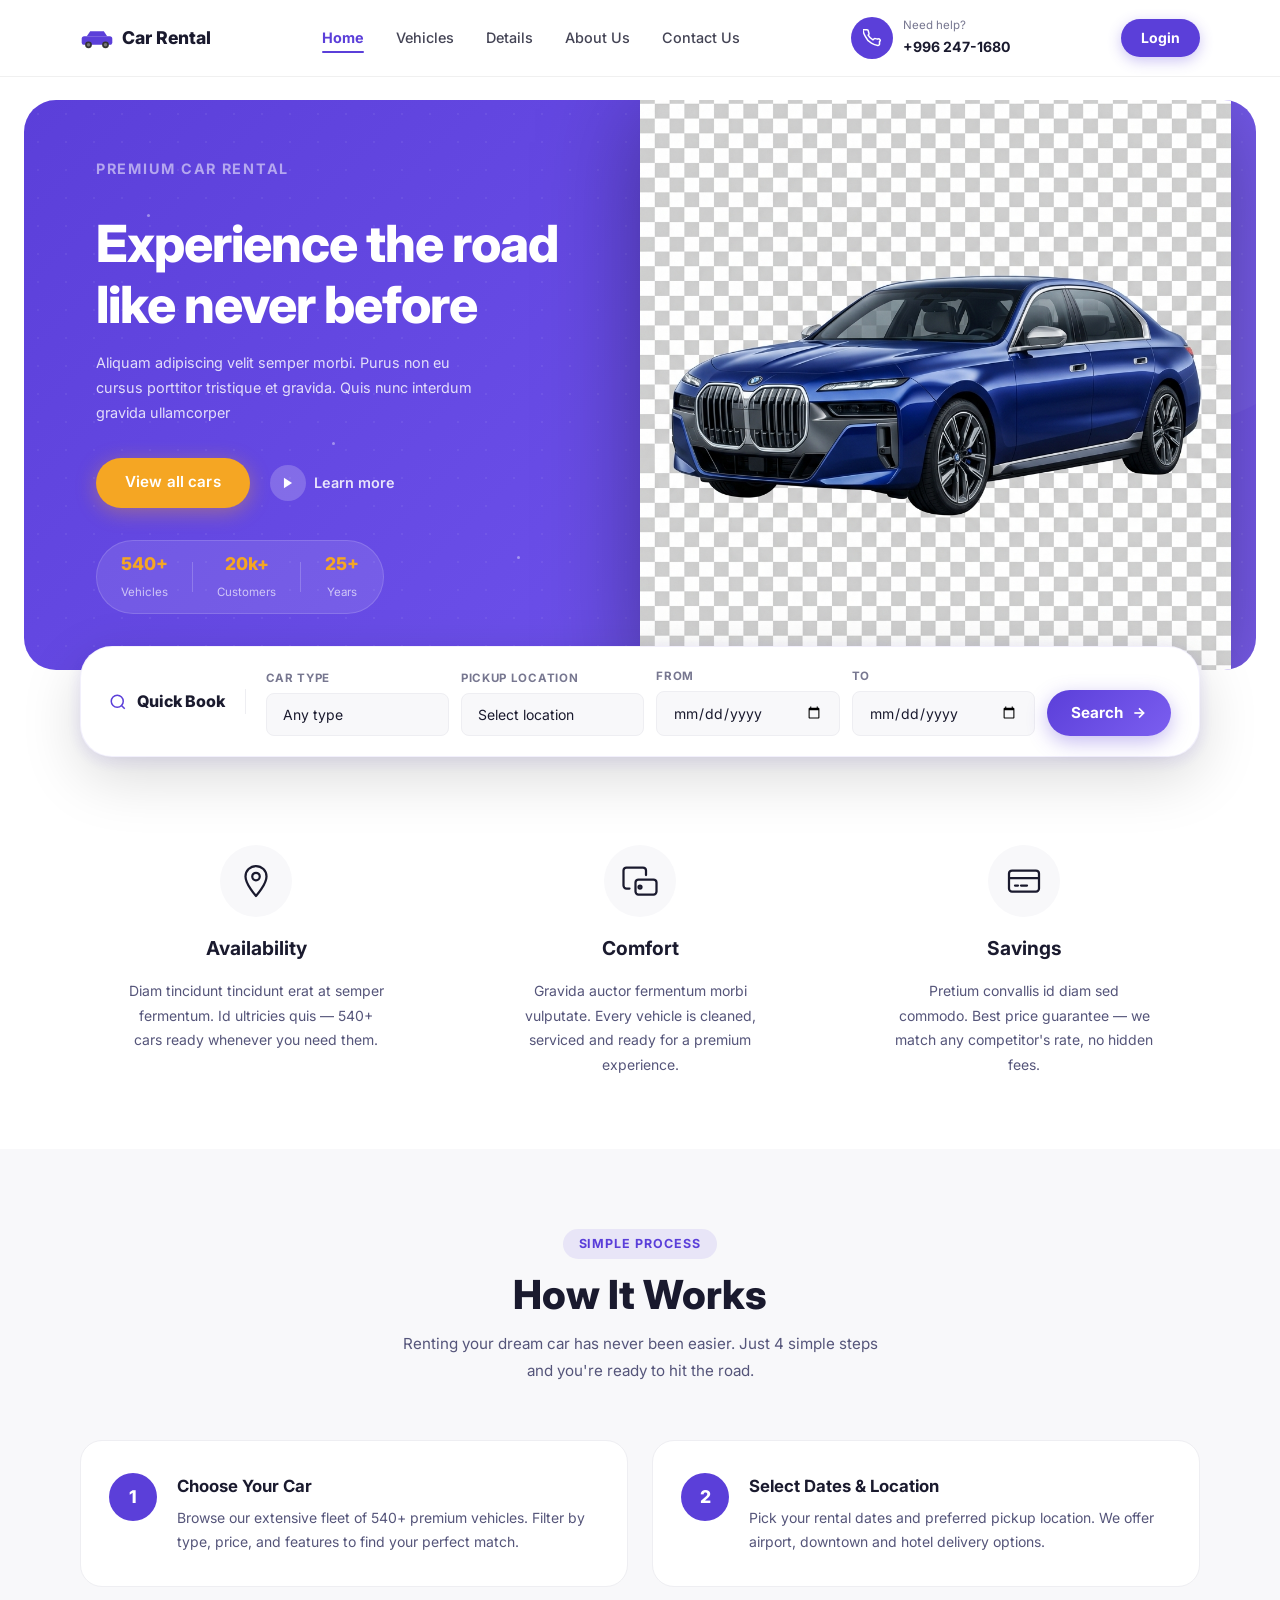
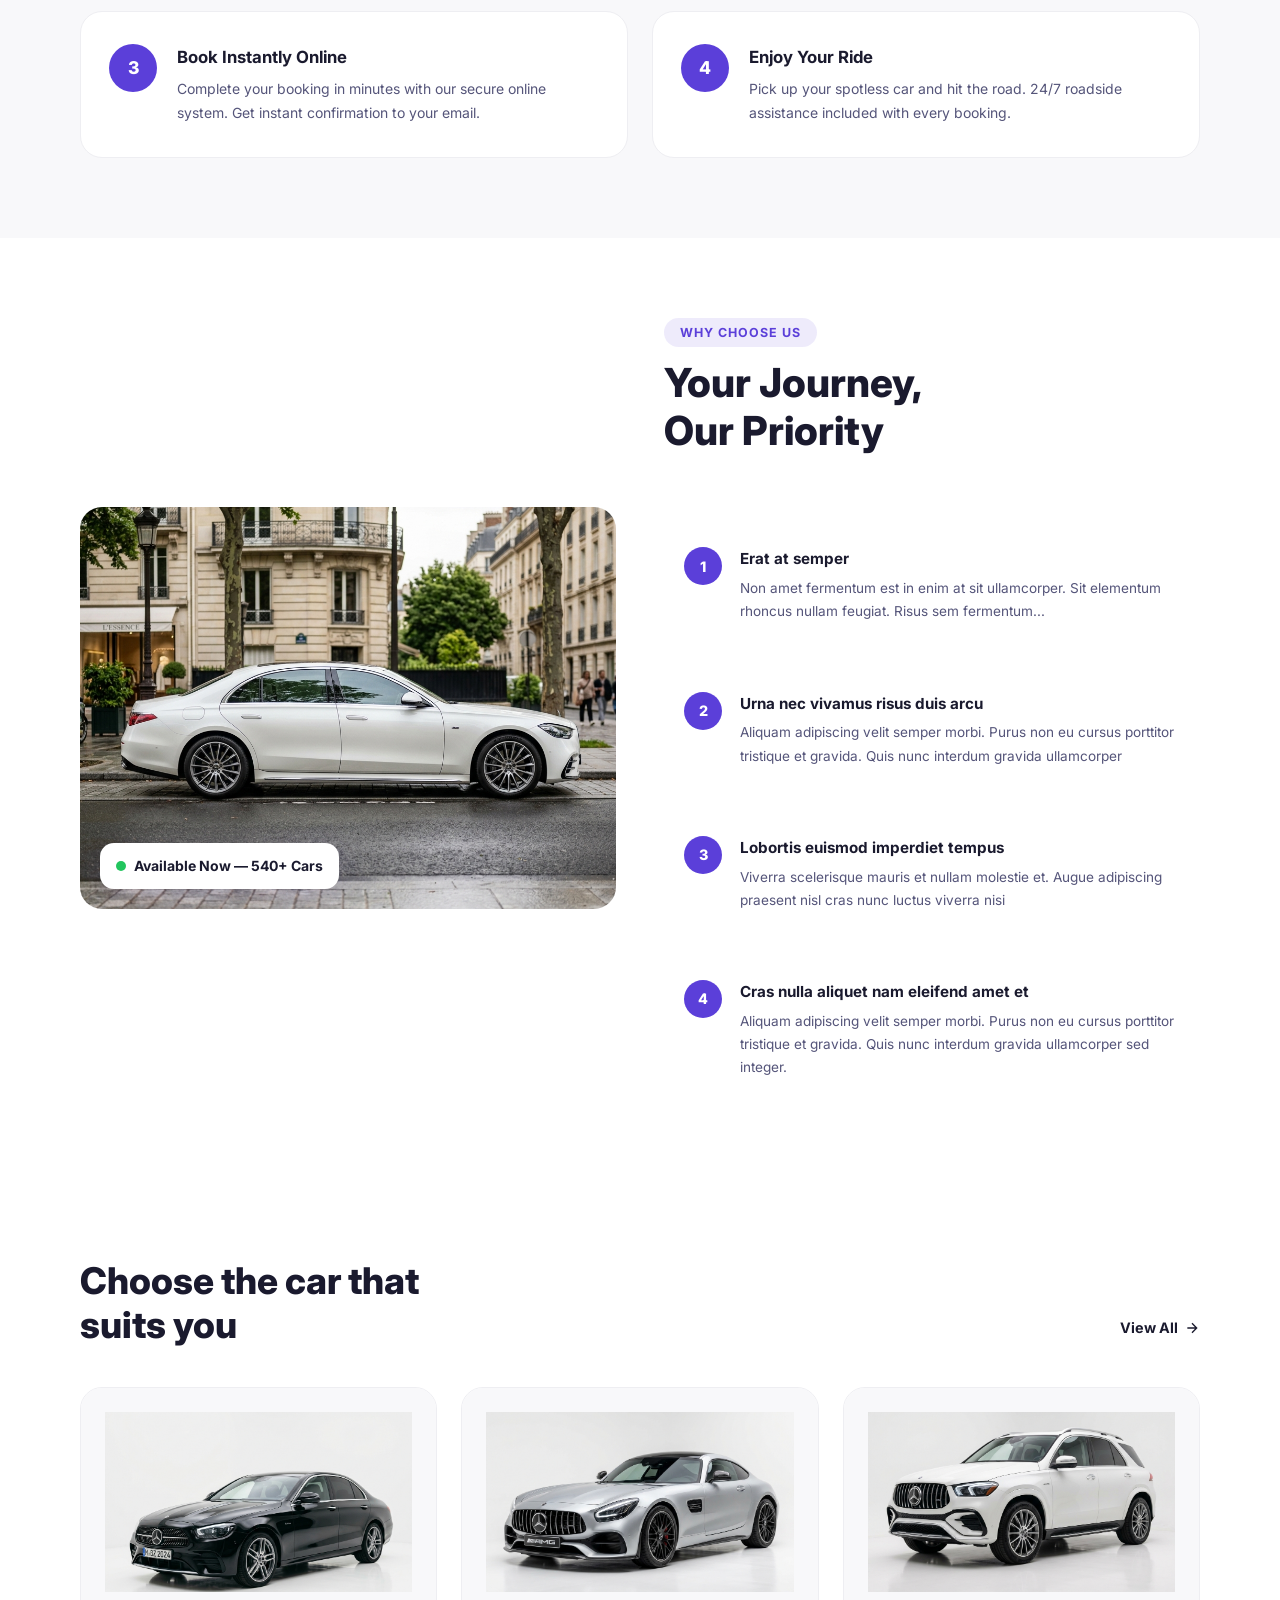
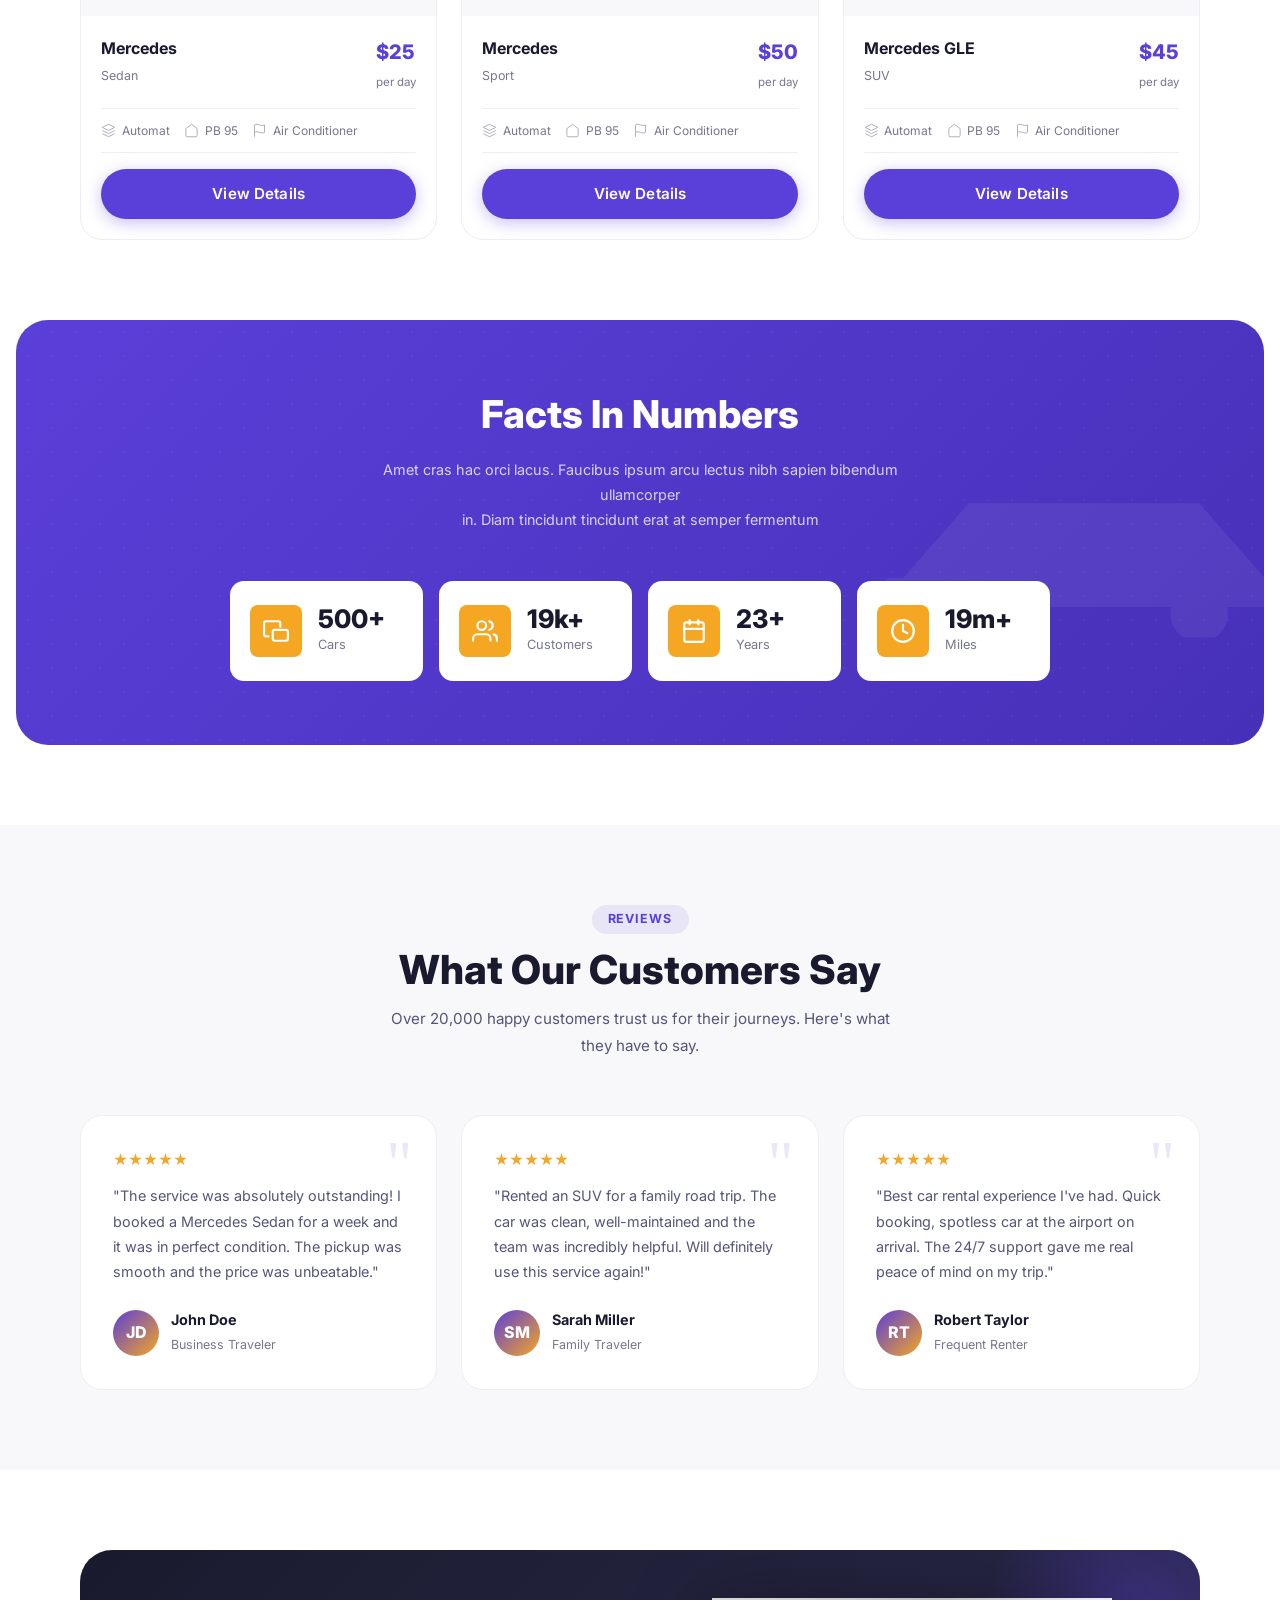
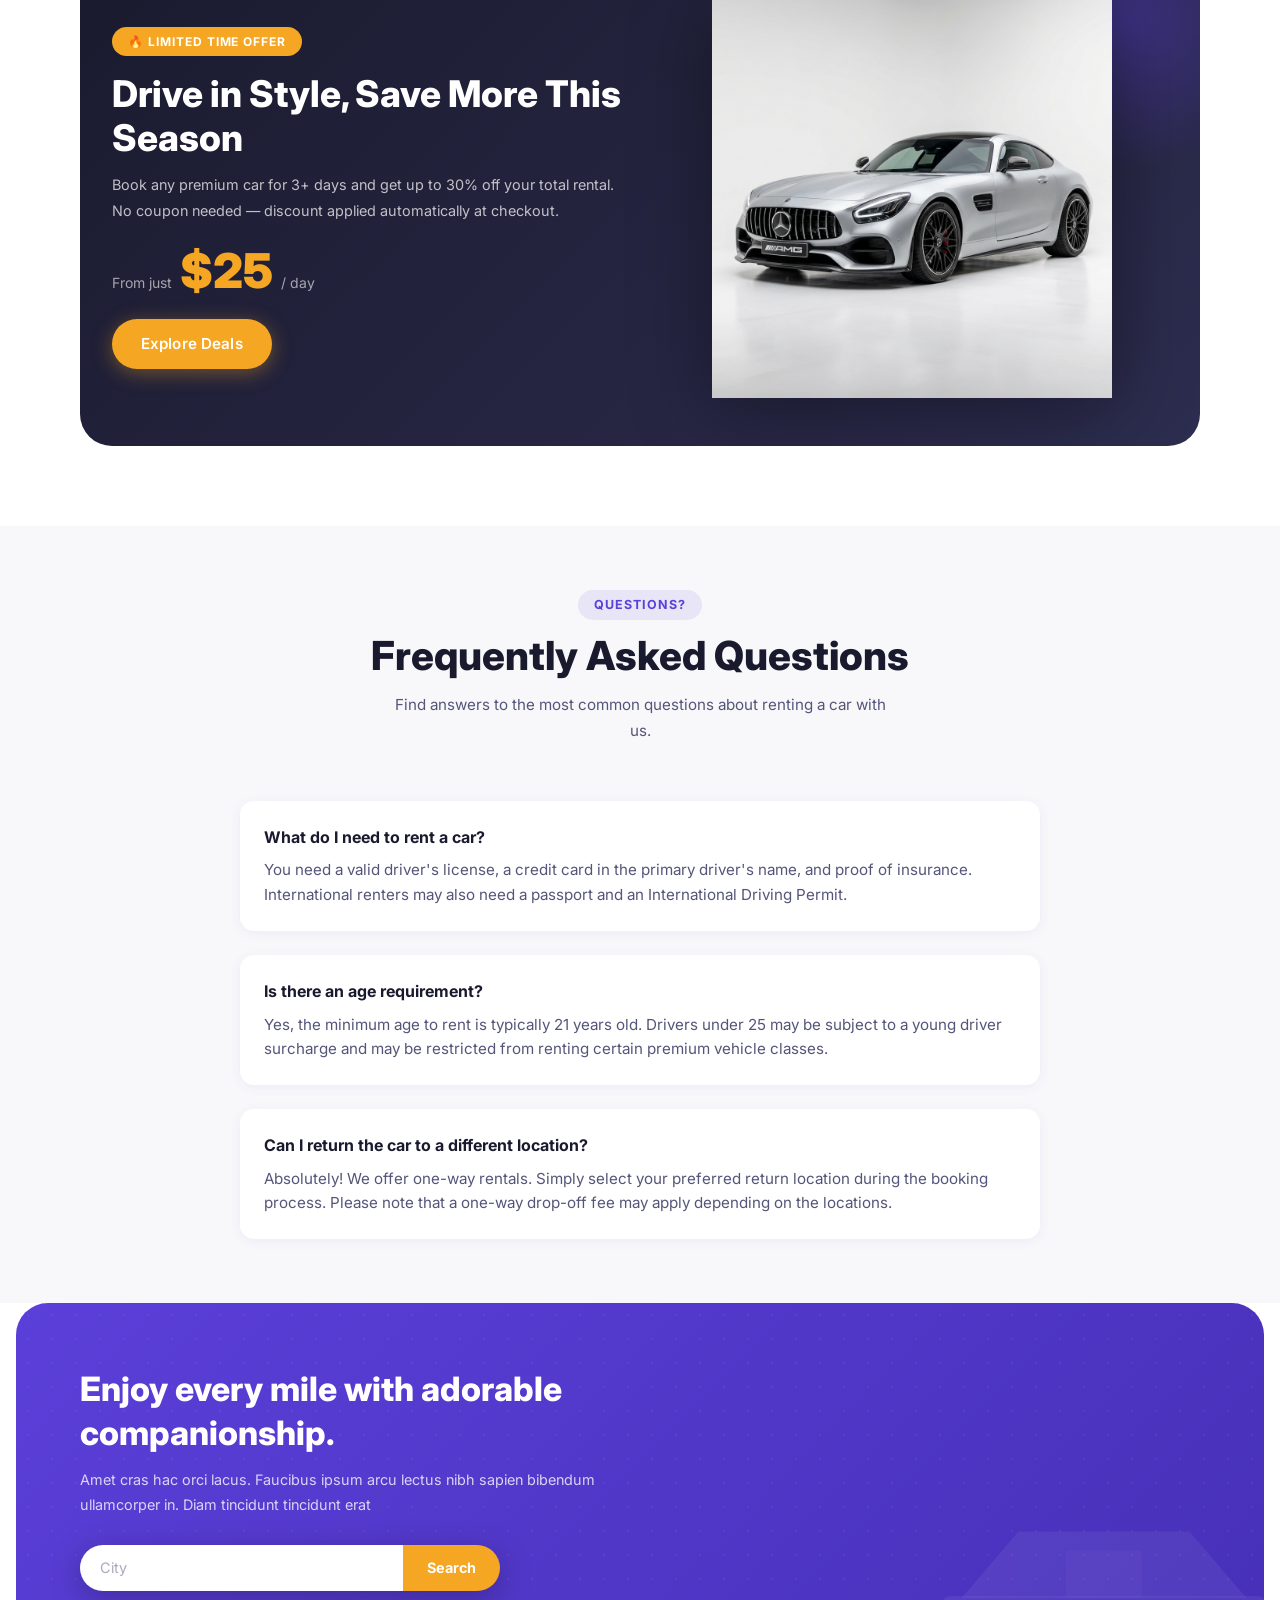
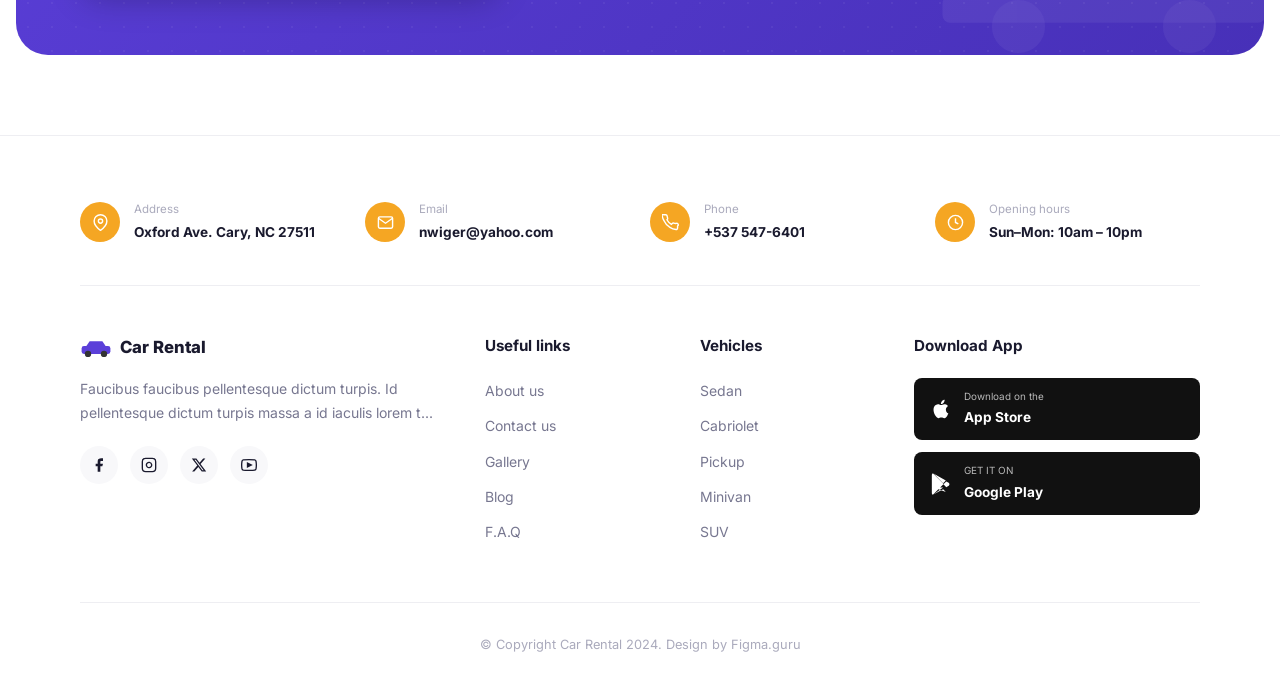
==== commit 1f9fdad8: "feat: implement comprehensive user dashboard with custom CSS styling and authentication logic" ====
--- a/index.html
+++ b/index.html
@@ -1,24 +1,28 @@
 <!DOCTYPE html>
 <html lang="en">
+
 <head>
   <meta charset="UTF-8" />
   <meta name="viewport" content="width=device-width, initial-scale=1.0" />
-  <meta name="description" content="Car Rental - Experience the road like never before. Book premium cars online with easy pickup and return. Best rates guaranteed." />
+  <meta name="description"
+    content="Car Rental - Experience the road like never before. Book premium cars online with easy pickup and return. Best rates guaranteed." />
   <meta name="keywords" content="car rental, rent a car, luxury cars, sedan, SUV, affordable car hire" />
   <title>Car Rental - Experience The Road Like Never Before</title>
   <link rel="stylesheet" href="css/style.css" />
-  <link rel="icon" href="data:image/svg+xml,<svg xmlns='http://www.w3.org/2000/svg' viewBox='0 0 32 32'><rect width='32' height='32' rx='8' fill='%235B3FD9'/><text y='22' x='4' font-size='20'>🚗</text></svg>" />
+  <link rel="icon"
+    href="data:image/svg+xml,<svg xmlns='http://www.w3.org/2000/svg' viewBox='0 0 32 32'><rect width='32' height='32' rx='8' fill='%235B3FD9'/><text y='22' x='4' font-size='20'>🚗</text></svg>" />
 </head>
+
 <body>
 
   <!-- PAGE LOADER -->
   <div id="page-loader">
     <div class="loader-logo">
       <svg viewBox="0 0 40 24" fill="none" width="40" height="24">
-        <rect x="2" y="10" width="36" height="10" rx="3" fill="white"/>
-        <path d="M8 10 L12 4 H28 L32 10" fill="white"/>
-        <circle cx="10" cy="20" r="4" fill="rgba(255,255,255,0.5)"/>
-        <circle cx="30" cy="20" r="4" fill="rgba(255,255,255,0.5)"/>
+        <rect x="2" y="10" width="36" height="10" rx="3" fill="white" />
+        <path d="M8 10 L12 4 H28 L32 10" fill="white" />
+        <circle cx="10" cy="20" r="4" fill="rgba(255,255,255,0.5)" />
+        <circle cx="30" cy="20" r="4" fill="rgba(255,255,255,0.5)" />
       </svg>
       Car Rental
     </div>
@@ -30,12 +34,12 @@
     <div class="nav-inner container">
       <a href="index.html" class="nav-logo" aria-label="Car Rental Home">
         <svg viewBox="0 0 40 24" fill="none" aria-hidden="true">
-          <rect x="2" y="10" width="36" height="10" rx="3" fill="#5B3FD9"/>
-          <path d="M8 10 L12 4 H28 L32 10" fill="#5B3FD9"/>
-          <circle cx="10" cy="20" r="4" fill="#333"/>
-          <circle cx="30" cy="20" r="4" fill="#333"/>
-          <circle cx="10" cy="20" r="2" fill="#777"/>
-          <circle cx="30" cy="20" r="2" fill="#777"/>
+          <rect x="2" y="10" width="36" height="10" rx="3" fill="#5B3FD9" />
+          <path d="M8 10 L12 4 H28 L32 10" fill="#5B3FD9" />
+          <circle cx="10" cy="20" r="4" fill="#333" />
+          <circle cx="30" cy="20" r="4" fill="#333" />
+          <circle cx="10" cy="20" r="2" fill="#777" />
+          <circle cx="30" cy="20" r="2" fill="#777" />
         </svg>
         Car Rental
       </a>
@@ -49,7 +53,8 @@
       <div class="nav-phone" aria-label="Phone contact">
         <div class="nav-phone-icon">
           <svg viewBox="0 0 24 24" fill="none" stroke="currentColor" stroke-width="2" aria-hidden="true">
-            <path d="M22 16.92v3a2 2 0 01-2.18 2 19.79 19.79 0 01-8.63-3.07A19.5 19.5 0 013.07 9.81a19.79 19.79 0 01-3.07-8.67A2 2 0 012.18 1h3a2 2 0 012 1.72c.127.96.361 1.903.7 2.81a2 2 0 01-.45 2.11L6.91 8.15a16 16 0 006.36 6.36l1.27-1.27a2 2 0 012.11-.45c.907.339 1.85.573 2.81.7A2 2 0 0122 16.92z"/>
+            <path
+              d="M22 16.92v3a2 2 0 01-2.18 2 19.79 19.79 0 01-8.63-3.07A19.5 19.5 0 013.07 9.81a19.79 19.79 0 01-3.07-8.67A2 2 0 012.18 1h3a2 2 0 012 1.72c.127.96.361 1.903.7 2.81a2 2 0 01-.45 2.11L6.91 8.15a16 16 0 006.36 6.36l1.27-1.27a2 2 0 012.11-.45c.907.339 1.85.573 2.81.7A2 2 0 0122 16.92z" />
           </svg>
         </div>
         <div class="nav-phone-text">
@@ -60,6 +65,9 @@
       <button class="nav-toggle" aria-label="Toggle mobile menu" aria-expanded="false">
         <span></span><span></span><span></span>
       </button>
+      <div class="nav-login-btn-wrap">
+        <a href="login.html" class="nav-login-btn" id="nav-login-link">Login</a>
+      </div>
     </div>
   </nav>
 
@@ -69,10 +77,10 @@
       <div class="mobile-menu-header">
         <a href="index.html" class="nav-logo">
           <svg viewBox="0 0 40 24" fill="none" width="32" aria-hidden="true">
-            <rect x="2" y="10" width="36" height="10" rx="3" fill="#5B3FD9"/>
-            <path d="M8 10 L12 4 H28 L32 10" fill="#5B3FD9"/>
-            <circle cx="10" cy="20" r="4" fill="#333"/>
-            <circle cx="30" cy="20" r="4" fill="#333"/>
+            <rect x="2" y="10" width="36" height="10" rx="3" fill="#5B3FD9" />
+            <path d="M8 10 L12 4 H28 L32 10" fill="#5B3FD9" />
+            <circle cx="10" cy="20" r="4" fill="#333" />
+            <circle cx="30" cy="20" r="4" fill="#333" />
           </svg>
           Car Rental
         </a>
@@ -85,10 +93,13 @@
         <li><a href="about.html">About Us</a></li>
         <li><a href="contact.html">Contact Us</a></li>
       </ul>
+      <div class="mobile-login-wrap" style="margin:1rem 0;"></div>
       <div class="mobile-phone">
         <div class="nav-phone-icon">
-          <svg viewBox="0 0 24 24" fill="none" stroke="currentColor" stroke-width="2" width="18" height="18" aria-hidden="true">
-            <path d="M22 16.92v3a2 2 0 01-2.18 2 19.79 19.79 0 01-8.63-3.07A19.5 19.5 0 013.07 9.81a19.79 19.79 0 01-3.07-8.67A2 2 0 012.18 1h3a2 2 0 012 1.72c.127.96.361 1.903.7 2.81a2 2 0 01-.45 2.11L6.91 8.15a16 16 0 006.36 6.36l1.27-1.27a2 2 0 012.11-.45c.907.339 1.85.573 2.81.7A2 2 0 0122 16.92z"/>
+          <svg viewBox="0 0 24 24" fill="none" stroke="currentColor" stroke-width="2" width="18" height="18"
+            aria-hidden="true">
+            <path
+              d="M22 16.92v3a2 2 0 01-2.18 2 19.79 19.79 0 01-8.63-3.07A19.5 19.5 0 013.07 9.81a19.79 19.79 0 01-3.07-8.67A2 2 0 012.18 1h3a2 2 0 012 1.72c.127.96.361 1.903.7 2.81a2 2 0 01-.45 2.11L6.91 8.15a16 16 0 006.36 6.36l1.27-1.27a2 2 0 012.11-.45c.907.339 1.85.573 2.81.7A2 2 0 0122 16.92z" />
           </svg>
         </div>
         <div class="nav-phone-text">
@@ -100,73 +111,85 @@
   </div>
 
   <main>
-    <!-- ======================= HERO ======================= -->
-    <section class="hero" aria-label="Hero section">
-      <!-- Floating car image inside purple hero -->
-      <div class="hero-car-float" aria-hidden="true">
+    <!-- ======================= HERO (Cinematic Full-Width) ======================= -->
+    <section class="hero hero-cinematic" aria-label="Hero section">
+      <!-- Floating car image — centered with glow -->
+      <div class="hero-car-float hero-car-center" aria-hidden="true">
         <img src="images/hero_car_1779693837452.png" alt="" loading="eager" />
       </div>
 
+      <!-- Animated particles -->
+      <div class="hero-particles" aria-hidden="true">
+        <span></span><span></span><span></span><span></span>
+        <span></span><span></span><span></span><span></span>
+      </div>
+
       <div class="hero-inner container">
-        <!-- Left: Content -->
-        <div class="hero-content">
-          <p class="hero-eyebrow" style="font-size:0.78rem;font-weight:700;letter-spacing:0.12em;text-transform:uppercase;color:rgba(255,255,255,0.65);margin-bottom:0.75rem;">Premium Car Rental</p>
+        <div class="hero-content hero-content-wide">
+          <p class="hero-eyebrow">Premium Car Rental</p>
           <h1>Experience the road<br>like never before</h1>
           <p>Aliquam adipiscing velit semper morbi. Purus non eu cursus porttitor tristique et gravida. Quis nunc interdum gravida ullamcorper</p>
-          <a href="vehicles.html" class="btn btn-primary" id="hero-view-all-btn">View all cars</a>
-        </div>
-
-        <!-- Right: Booking Card -->
-        <div class="book-card ace-meteor-wrap" id="hero-book-card">
-          <div class="ace-glass-card">
-            <h2 style="font-weight: 800; font-size: 2rem; margin-bottom: 1.5rem; background: linear-gradient(135deg, var(--primary), var(--accent)); -webkit-background-clip: text; -webkit-text-fill-color: transparent;">Book your car</h2>
-            <form class="book-form" id="hero-book-form" novalidate>
-              <div class="ace-form-group">
-                <select id="car-type-hero" class="ace-input" required aria-label="Select car type">
-                  <option value="" disabled selected></option>
-                  <option value="sedan">Sedan</option>
-                  <option value="suv">SUV</option>
-                  <option value="sport">Sport</option>
-                  <option value="cabriolet">Cabriolet</option>
-                  <option value="pickup">Pickup</option>
-                  <option value="minivan">Minivan</option>
-                </select>
-                <label for="car-type-hero" class="ace-label">Car type</label>
-              </div>
-              <div class="ace-form-group">
-                <select id="place-rental-hero" class="ace-input" required aria-label="Select place of rental">
-                  <option value="" disabled selected></option>
-                  <option value="airport">Airport</option>
-                  <option value="downtown">Downtown</option>
-                  <option value="hotel">Hotel Delivery</option>
-                  <option value="oxford">Oxford Ave, Cary</option>
-                </select>
-                <label for="place-rental-hero" class="ace-label">Place of rental</label>
-              </div>
-              <div class="ace-form-group">
-                <select id="place-return-hero" class="ace-input" required aria-label="Select place of return">
-                  <option value="" disabled selected></option>
-                  <option value="airport">Airport</option>
-                  <option value="downtown">Downtown</option>
-                  <option value="hotel">Hotel</option>
-                  <option value="oxford">Oxford Ave, Cary</option>
-                </select>
-                <label for="place-return-hero" class="ace-label">Place of return</label>
-              </div>
-              <div class="ace-form-group">
-                <input type="date" id="rental-date-hero" class="ace-input" aria-label="Rental date" required />
-                <label for="rental-date-hero" class="ace-label" style="top: 0.5rem; font-size: 0.7rem; color: var(--primary); transform: translateY(0);">Rental date</label>
-              </div>
-              <div class="ace-form-group">
-                <input type="date" id="return-date-hero" class="ace-input" aria-label="Return date" required />
-                <label for="return-date-hero" class="ace-label" style="top: 0.5rem; font-size: 0.7rem; color: var(--primary); transform: translateY(0);">Return date</label>
-              </div>
-              <button type="submit" class="ace-glow-btn" id="hero-book-btn">Book now</button>
-            </form>
-          </div>
-        </div>
-      </div>
-    </section>
+          <div class="hero-actions">
+            <a href="vehicles.html" class="btn btn-primary" id="hero-view-all-btn">View all cars</a>
+            <a href="about.html" class="hero-learn-link" id="hero-learn-btn">
+              <span class="play-circle">
+                <svg viewBox="0 0 24 24" fill="white" width="14" height="14" aria-hidden="true"><polygon points="5 3 19 12 5 21 5 3"/></svg>
+              </span>
+              Learn more
+            </a>
+          </div>
+          <div class="hero-trust-row">
+            <div class="hero-trust-item"><strong>540+</strong><span>Vehicles</span></div>
+            <div class="hero-trust-divider" aria-hidden="true"></div>
+            <div class="hero-trust-item"><strong>20k+</strong><span>Customers</span></div>
+            <div class="hero-trust-divider" aria-hidden="true"></div>
+            <div class="hero-trust-item"><strong>25+</strong><span>Years</span></div>
+          </div>
+        </div>
+      </div>
+    </section>
+
+    <!-- ======================= QUICK BOOK BAR ======================= -->
+    <div class="quick-book-bar" role="search" aria-label="Quick car booking">
+      <div class="container">
+        <div class="qb-inner">
+          <div class="qb-title">
+            <svg viewBox="0 0 24 24" fill="none" stroke="currentColor" stroke-width="2" aria-hidden="true"><circle cx="11" cy="11" r="8"/><line x1="21" y1="21" x2="16.65" y2="16.65"/></svg>
+            Quick Book
+          </div>
+          <form class="qb-form" id="qb-form" novalidate>
+            <div class="qb-field">
+              <label for="qb-car-type">Car Type</label>
+              <select id="qb-car-type" aria-label="Select car type">
+                <option value="" disabled selected>Any type</option>
+                <option>Sedan</option><option>SUV</option><option>Sport</option>
+                <option>Cabriolet</option><option>Pickup</option><option>Minivan</option>
+              </select>
+            </div>
+            <div class="qb-field">
+              <label for="qb-pickup">Pickup Location</label>
+              <select id="qb-pickup" aria-label="Select pickup">
+                <option value="" disabled selected>Select location</option>
+                <option>Airport</option><option>Downtown</option>
+                <option>Hotel Delivery</option><option>Oxford Ave, Cary</option>
+              </select>
+            </div>
+            <div class="qb-field">
+              <label for="qb-date-from">From</label>
+              <input type="date" id="qb-date-from" aria-label="Rental start date" />
+            </div>
+            <div class="qb-field">
+              <label for="qb-date-to">To</label>
+              <input type="date" id="qb-date-to" aria-label="Rental end date" />
+            </div>
+            <button type="submit" class="qb-submit" id="qb-submit-btn">
+              Search
+              <svg viewBox="0 0 24 24" fill="none" stroke="currentColor" stroke-width="2.5" aria-hidden="true"><line x1="5" y1="12" x2="19" y2="12"/><polyline points="12 5 19 12 12 19"/></svg>
+            </button>
+          </form>
+        </div>
+      </div>
+    </div>
 
     <!-- ======================= FEATURES ROW ======================= -->
     <section class="features-row" aria-label="Our advantages">
@@ -175,33 +198,37 @@
           <div class="feature-item" data-anim="fade-up" data-delay="100">
             <div class="feature-icon" aria-hidden="true">
               <svg viewBox="0 0 24 24" stroke-linecap="round" stroke-linejoin="round">
-                <path d="M12 2C8.13 2 5 5.13 5 9c0 5.25 7 13 7 13s7-7.75 7-13c0-3.87-3.13-7-7-7z"/>
-                <circle cx="12" cy="9" r="2.5"/>
+                <path d="M12 2C8.13 2 5 5.13 5 9c0 5.25 7 13 7 13s7-7.75 7-13c0-3.87-3.13-7-7-7z" />
+                <circle cx="12" cy="9" r="2.5" />
               </svg>
             </div>
             <h3>Availability</h3>
-            <p>Diam tincidunt tincidunt erat at semper fermentum. Id ultricies quis — 540+ cars ready whenever you need them.</p>
+            <p>Diam tincidunt tincidunt erat at semper fermentum. Id ultricies quis — 540+ cars ready whenever you need
+              them.</p>
           </div>
           <div class="feature-item" data-anim="fade-up" data-delay="250">
             <div class="feature-icon" aria-hidden="true">
               <svg viewBox="0 0 24 24" stroke-linecap="round" stroke-linejoin="round">
-                <path d="M5 17H3a2 2 0 01-2-2V5a2 2 0 012-2h11a2 2 0 012 2v3"/>
-                <rect x="9" y="11" width="14" height="10" rx="2"/>
-                <circle cx="12" cy="16" r="1"/>
+                <path d="M5 17H3a2 2 0 01-2-2V5a2 2 0 012-2h11a2 2 0 012 2v3" />
+                <rect x="9" y="11" width="14" height="10" rx="2" />
+                <circle cx="12" cy="16" r="1" />
               </svg>
             </div>
             <h3>Comfort</h3>
-            <p>Gravida auctor fermentum morbi vulputate. Every vehicle is cleaned, serviced and ready for a premium experience.</p>
+            <p>Gravida auctor fermentum morbi vulputate. Every vehicle is cleaned, serviced and ready for a premium
+              experience.</p>
           </div>
           <div class="feature-item" data-anim="fade-up" data-delay="400">
             <div class="feature-icon" aria-hidden="true">
               <svg viewBox="0 0 24 24" stroke-linecap="round" stroke-linejoin="round">
-                <rect x="2" y="5" width="20" height="14" rx="2"/>
-                <path d="M2 10h20"/><path d="M6 15h2M10 15h4"/>
+                <rect x="2" y="5" width="20" height="14" rx="2" />
+                <path d="M2 10h20" />
+                <path d="M6 15h2M10 15h4" />
               </svg>
             </div>
             <h3>Savings</h3>
-            <p>Pretium convallis id diam sed commodo. Best price guarantee — we match any competitor's rate, no hidden fees.</p>
+            <p>Pretium convallis id diam sed commodo. Best price guarantee — we match any competitor's rate, no hidden
+              fees.</p>
           </div>
         </div>
       </div>
@@ -220,21 +247,24 @@
             <div class="step-num">1</div>
             <div>
               <h4>Choose Your Car</h4>
-              <p>Browse our extensive fleet of 540+ premium vehicles. Filter by type, price, and features to find your perfect match.</p>
+              <p>Browse our extensive fleet of 540+ premium vehicles. Filter by type, price, and features to find your
+                perfect match.</p>
             </div>
           </div>
           <div class="step-card" data-anim="fade-up" data-delay="200">
             <div class="step-num">2</div>
             <div>
               <h4>Select Dates & Location</h4>
-              <p>Pick your rental dates and preferred pickup location. We offer airport, downtown and hotel delivery options.</p>
+              <p>Pick your rental dates and preferred pickup location. We offer airport, downtown and hotel delivery
+                options.</p>
             </div>
           </div>
           <div class="step-card" data-anim="fade-up" data-delay="300">
             <div class="step-num">3</div>
             <div>
               <h4>Book Instantly Online</h4>
-              <p>Complete your booking in minutes with our secure online system. Get instant confirmation to your email.</p>
+              <p>Complete your booking in minutes with our secure online system. Get instant confirmation to your email.
+              </p>
             </div>
           </div>
           <div class="step-card" data-anim="fade-up" data-delay="400">
@@ -270,28 +300,32 @@
               <div class="step-number" aria-hidden="true">1</div>
               <div class="step-content">
                 <h4>Erat at semper</h4>
-                <p>Non amet fermentum est in enim at sit ullamcorper. Sit elementum rhoncus nullam feugiat. Risus sem fermentum...</p>
+                <p>Non amet fermentum est in enim at sit ullamcorper. Sit elementum rhoncus nullam feugiat. Risus sem
+                  fermentum...</p>
               </div>
             </div>
             <div class="step-item" data-anim="fade-left" data-delay="200">
               <div class="step-number" aria-hidden="true">2</div>
               <div class="step-content">
                 <h4>Urna nec vivamus risus duis arcu</h4>
-                <p>Aliquam adipiscing velit semper morbi. Purus non eu cursus porttitor tristique et gravida. Quis nunc interdum gravida ullamcorper</p>
+                <p>Aliquam adipiscing velit semper morbi. Purus non eu cursus porttitor tristique et gravida. Quis nunc
+                  interdum gravida ullamcorper</p>
               </div>
             </div>
             <div class="step-item" data-anim="fade-left" data-delay="300">
               <div class="step-number" aria-hidden="true">3</div>
               <div class="step-content">
                 <h4>Lobortis euismod imperdiet tempus</h4>
-                <p>Viverra scelerisque mauris et nullam molestie et. Augue adipiscing praesent nisl cras nunc luctus viverra nisi</p>
+                <p>Viverra scelerisque mauris et nullam molestie et. Augue adipiscing praesent nisl cras nunc luctus
+                  viverra nisi</p>
               </div>
             </div>
             <div class="step-item" data-anim="fade-left" data-delay="400">
               <div class="step-number" aria-hidden="true">4</div>
               <div class="step-content">
                 <h4>Cras nulla aliquet nam eleifend amet et</h4>
-                <p>Aliquam adipiscing velit semper morbi. Purus non eu cursus porttitor tristique et gravida. Quis nunc interdum gravida ullamcorper sed integer.</p>
+                <p>Aliquam adipiscing velit semper morbi. Purus non eu cursus porttitor tristique et gravida. Quis nunc
+                  interdum gravida ullamcorper sed integer.</p>
               </div>
             </div>
           </div>
@@ -307,7 +341,7 @@
           <a href="vehicles.html" class="view-all-link" id="fleet-view-all-link" data-anim="fade-left">
             View All
             <svg viewBox="0 0 24 24" fill="none" stroke="currentColor" stroke-width="2" aria-hidden="true">
-              <path d="M5 12h14M12 5l7 7-7 7"/>
+              <path d="M5 12h14M12 5l7 7-7 7" />
             </svg>
           </a>
         </div>
@@ -318,13 +352,21 @@
             </div>
             <div class="car-card-body">
               <div class="car-card-header">
-                <div class="car-name"><h3>Mercedes</h3><span>Sedan</span></div>
+                <div class="car-name">
+                  <h3>Mercedes</h3><span>Sedan</span>
+                </div>
                 <div class="car-price"><span class="price">$25</span><span class="per">per day</span></div>
               </div>
               <div class="car-specs">
-                <div class="car-spec"><svg viewBox="0 0 24 24" aria-hidden="true"><path d="M12 2L2 7l10 5 10-5-10-5zM2 17l10 5 10-5M2 12l10 5 10-5"/></svg>Automat</div>
-                <div class="car-spec"><svg viewBox="0 0 24 24" aria-hidden="true"><path d="M3 9l9-7 9 7v11a2 2 0 01-2 2H5a2 2 0 01-2-2z"/></svg>PB 95</div>
-                <div class="car-spec"><svg viewBox="0 0 24 24" aria-hidden="true"><path d="M4 15s1-1 4-1 5 2 8 2 4-1 4-1V3s-1 1-4 1-5-2-8-2-4 1-4 1zM4 22v-7"/></svg>Air Conditioner</div>
+                <div class="car-spec"><svg viewBox="0 0 24 24" aria-hidden="true">
+                    <path d="M12 2L2 7l10 5 10-5-10-5zM2 17l10 5 10-5M2 12l10 5 10-5" />
+                  </svg>Automat</div>
+                <div class="car-spec"><svg viewBox="0 0 24 24" aria-hidden="true">
+                    <path d="M3 9l9-7 9 7v11a2 2 0 01-2 2H5a2 2 0 01-2-2z" />
+                  </svg>PB 95</div>
+                <div class="car-spec"><svg viewBox="0 0 24 24" aria-hidden="true">
+                    <path d="M4 15s1-1 4-1 5 2 8 2 4-1 4-1V3s-1 1-4 1-5-2-8-2-4 1-4 1zM4 22v-7" />
+                  </svg>Air Conditioner</div>
               </div>
               <a href="details.html?car=mercedes-sedan" class="btn btn-purple" id="card1-details-btn">View Details</a>
             </div>
@@ -336,13 +378,21 @@
             </div>
             <div class="car-card-body">
               <div class="car-card-header">
-                <div class="car-name"><h3>Mercedes</h3><span>Sport</span></div>
+                <div class="car-name">
+                  <h3>Mercedes</h3><span>Sport</span>
+                </div>
                 <div class="car-price"><span class="price">$50</span><span class="per">per day</span></div>
               </div>
               <div class="car-specs">
-                <div class="car-spec"><svg viewBox="0 0 24 24" aria-hidden="true"><path d="M12 2L2 7l10 5 10-5-10-5zM2 17l10 5 10-5M2 12l10 5 10-5"/></svg>Automat</div>
-                <div class="car-spec"><svg viewBox="0 0 24 24" aria-hidden="true"><path d="M3 9l9-7 9 7v11a2 2 0 01-2 2H5a2 2 0 01-2-2z"/></svg>PB 95</div>
-                <div class="car-spec"><svg viewBox="0 0 24 24" aria-hidden="true"><path d="M4 15s1-1 4-1 5 2 8 2 4-1 4-1V3s-1 1-4 1-5-2-8-2-4 1-4 1zM4 22v-7"/></svg>Air Conditioner</div>
+                <div class="car-spec"><svg viewBox="0 0 24 24" aria-hidden="true">
+                    <path d="M12 2L2 7l10 5 10-5-10-5zM2 17l10 5 10-5M2 12l10 5 10-5" />
+                  </svg>Automat</div>
+                <div class="car-spec"><svg viewBox="0 0 24 24" aria-hidden="true">
+                    <path d="M3 9l9-7 9 7v11a2 2 0 01-2 2H5a2 2 0 01-2-2z" />
+                  </svg>PB 95</div>
+                <div class="car-spec"><svg viewBox="0 0 24 24" aria-hidden="true">
+                    <path d="M4 15s1-1 4-1 5 2 8 2 4-1 4-1V3s-1 1-4 1-5-2-8-2-4 1-4 1zM4 22v-7" />
+                  </svg>Air Conditioner</div>
               </div>
               <a href="details.html?car=mercedes-sport" class="btn btn-purple" id="card2-details-btn">View Details</a>
             </div>
@@ -354,13 +404,21 @@
             </div>
             <div class="car-card-body">
               <div class="car-card-header">
-                <div class="car-name"><h3>Mercedes GLE</h3><span>SUV</span></div>
+                <div class="car-name">
+                  <h3>Mercedes GLE</h3><span>SUV</span>
+                </div>
                 <div class="car-price"><span class="price">$45</span><span class="per">per day</span></div>
               </div>
               <div class="car-specs">
-                <div class="car-spec"><svg viewBox="0 0 24 24" aria-hidden="true"><path d="M12 2L2 7l10 5 10-5-10-5zM2 17l10 5 10-5M2 12l10 5 10-5"/></svg>Automat</div>
-                <div class="car-spec"><svg viewBox="0 0 24 24" aria-hidden="true"><path d="M3 9l9-7 9 7v11a2 2 0 01-2 2H5a2 2 0 01-2-2z"/></svg>PB 95</div>
-                <div class="car-spec"><svg viewBox="0 0 24 24" aria-hidden="true"><path d="M4 15s1-1 4-1 5 2 8 2 4-1 4-1V3s-1 1-4 1-5-2-8-2-4 1-4 1zM4 22v-7"/></svg>Air Conditioner</div>
+                <div class="car-spec"><svg viewBox="0 0 24 24" aria-hidden="true">
+                    <path d="M12 2L2 7l10 5 10-5-10-5zM2 17l10 5 10-5M2 12l10 5 10-5" />
+                  </svg>Automat</div>
+                <div class="car-spec"><svg viewBox="0 0 24 24" aria-hidden="true">
+                    <path d="M3 9l9-7 9 7v11a2 2 0 01-2 2H5a2 2 0 01-2-2z" />
+                  </svg>PB 95</div>
+                <div class="car-spec"><svg viewBox="0 0 24 24" aria-hidden="true">
+                    <path d="M4 15s1-1 4-1 5 2 8 2 4-1 4-1V3s-1 1-4 1-5-2-8-2-4 1-4 1zM4 22v-7" />
+                  </svg>Air Conditioner</div>
               </div>
               <a href="details.html?car=mercedes-suv" class="btn btn-purple" id="card3-details-btn">View Details</a>
             </div>
@@ -372,37 +430,65 @@
     <!-- ======================= FACTS IN NUMBERS ======================= -->
     <section class="facts-section" aria-label="Facts in numbers">
       <svg class="facts-car-bg" viewBox="0 0 500 220" fill="none" aria-hidden="true">
-        <path d="M60 160 L130 80 H370 L440 160 H60Z" fill="white"/>
-        <rect x="40" y="158" width="420" height="30" rx="8" fill="white"/>
-        <circle cx="130" cy="195" r="30" fill="white"/>
-        <circle cx="370" cy="195" r="30" fill="white"/>
+        <path d="M60 160 L130 80 H370 L440 160 H60Z" fill="white" />
+        <rect x="40" y="158" width="420" height="30" rx="8" fill="white" />
+        <circle cx="130" cy="195" r="30" fill="white" />
+        <circle cx="370" cy="195" r="30" fill="white" />
       </svg>
       <h2 data-anim="fade-up">Facts In Numbers</h2>
-      <p data-anim="fade-up" data-delay="100">Amet cras hac orci lacus. Faucibus ipsum arcu lectus nibh sapien bibendum ullamcorper<br>in. Diam tincidunt tincidunt erat at semper fermentum</p>
+      <p data-anim="fade-up" data-delay="100">Amet cras hac orci lacus. Faucibus ipsum arcu lectus nibh sapien bibendum
+        ullamcorper<br>in. Diam tincidunt tincidunt erat at semper fermentum</p>
       <div class="facts-grid">
         <div class="fact-card" data-anim="fade-up" data-delay="100">
           <div class="fact-icon" aria-hidden="true">
-            <svg viewBox="0 0 24 24" stroke-linecap="round" stroke-linejoin="round"><path d="M5 17H3a2 2 0 01-2-2V5a2 2 0 012-2h11a2 2 0 012 2v3"/><rect x="9" y="11" width="14" height="10" rx="2"/></svg>
-          </div>
-          <div><div class="fact-number" data-target="540" data-suffix="+">0+</div><div class="fact-label">Cars</div></div>
+            <svg viewBox="0 0 24 24" stroke-linecap="round" stroke-linejoin="round">
+              <path d="M5 17H3a2 2 0 01-2-2V5a2 2 0 012-2h11a2 2 0 012 2v3" />
+              <rect x="9" y="11" width="14" height="10" rx="2" />
+            </svg>
+          </div>
+          <div>
+            <div class="fact-number" data-target="540" data-suffix="+">0+</div>
+            <div class="fact-label">Cars</div>
+          </div>
         </div>
         <div class="fact-card" data-anim="fade-up" data-delay="200">
           <div class="fact-icon" aria-hidden="true">
-            <svg viewBox="0 0 24 24" stroke-linecap="round" stroke-linejoin="round"><path d="M17 21v-2a4 4 0 00-4-4H5a4 4 0 00-4 4v2"/><circle cx="9" cy="7" r="4"/><path d="M23 21v-2a4 4 0 00-3-3.87M16 3.13a4 4 0 010 7.75"/></svg>
-          </div>
-          <div><div class="fact-number" data-target="20" data-suffix="k+">0k+</div><div class="fact-label">Customers</div></div>
+            <svg viewBox="0 0 24 24" stroke-linecap="round" stroke-linejoin="round">
+              <path d="M17 21v-2a4 4 0 00-4-4H5a4 4 0 00-4 4v2" />
+              <circle cx="9" cy="7" r="4" />
+              <path d="M23 21v-2a4 4 0 00-3-3.87M16 3.13a4 4 0 010 7.75" />
+            </svg>
+          </div>
+          <div>
+            <div class="fact-number" data-target="20" data-suffix="k+">0k+</div>
+            <div class="fact-label">Customers</div>
+          </div>
         </div>
         <div class="fact-card" data-anim="fade-up" data-delay="300">
           <div class="fact-icon" aria-hidden="true">
-            <svg viewBox="0 0 24 24" stroke-linecap="round" stroke-linejoin="round"><rect x="3" y="4" width="18" height="18" rx="2"/><line x1="16" y1="2" x2="16" y2="6"/><line x1="8" y1="2" x2="8" y2="6"/><line x1="3" y1="10" x2="21" y2="10"/></svg>
-          </div>
-          <div><div class="fact-number" data-target="25" data-suffix="+">0+</div><div class="fact-label">Years</div></div>
+            <svg viewBox="0 0 24 24" stroke-linecap="round" stroke-linejoin="round">
+              <rect x="3" y="4" width="18" height="18" rx="2" />
+              <line x1="16" y1="2" x2="16" y2="6" />
+              <line x1="8" y1="2" x2="8" y2="6" />
+              <line x1="3" y1="10" x2="21" y2="10" />
+            </svg>
+          </div>
+          <div>
+            <div class="fact-number" data-target="25" data-suffix="+">0+</div>
+            <div class="fact-label">Years</div>
+          </div>
         </div>
         <div class="fact-card" data-anim="fade-up" data-delay="400">
           <div class="fact-icon" aria-hidden="true">
-            <svg viewBox="0 0 24 24" stroke-linecap="round" stroke-linejoin="round"><circle cx="12" cy="12" r="10"/><path d="M12 6v6l4 2"/></svg>
-          </div>
-          <div><div class="fact-number" data-target="20" data-suffix="m+">0m+</div><div class="fact-label">Miles</div></div>
+            <svg viewBox="0 0 24 24" stroke-linecap="round" stroke-linejoin="round">
+              <circle cx="12" cy="12" r="10" />
+              <path d="M12 6v6l4 2" />
+            </svg>
+          </div>
+          <div>
+            <div class="fact-number" data-target="20" data-suffix="m+">0m+</div>
+            <div class="fact-label">Miles</div>
+          </div>
         </div>
       </div>
     </section>
@@ -418,7 +504,8 @@
         <div class="testimonials-grid">
           <div class="testimonial-card" data-anim="fade-up" data-delay="100">
             <div class="review-stars" aria-label="5 stars">★★★★★</div>
-            <p class="testimonial-text">"The service was absolutely outstanding! I booked a Mercedes Sedan for a week and it was in perfect condition. The pickup was smooth and the price was unbeatable."</p>
+            <p class="testimonial-text">"The service was absolutely outstanding! I booked a Mercedes Sedan for a week
+              and it was in perfect condition. The pickup was smooth and the price was unbeatable."</p>
             <div class="testimonial-author">
               <div class="author-avatar" aria-hidden="true">JD</div>
               <div class="author-info">
@@ -429,7 +516,8 @@
           </div>
           <div class="testimonial-card" data-anim="fade-up" data-delay="250">
             <div class="review-stars" aria-label="5 stars">★★★★★</div>
-            <p class="testimonial-text">"Rented an SUV for a family road trip. The car was clean, well-maintained and the team was incredibly helpful. Will definitely use this service again!"</p>
+            <p class="testimonial-text">"Rented an SUV for a family road trip. The car was clean, well-maintained and
+              the team was incredibly helpful. Will definitely use this service again!"</p>
             <div class="testimonial-author">
               <div class="author-avatar" aria-hidden="true">SM</div>
               <div class="author-info">
@@ -440,7 +528,8 @@
           </div>
           <div class="testimonial-card" data-anim="fade-up" data-delay="400">
             <div class="review-stars" aria-label="5 stars">★★★★★</div>
-            <p class="testimonial-text">"Best car rental experience I've had. Quick booking, spotless car at the airport on arrival. The 24/7 support gave me real peace of mind on my trip."</p>
+            <p class="testimonial-text">"Best car rental experience I've had. Quick booking, spotless car at the airport
+              on arrival. The 24/7 support gave me real peace of mind on my trip."</p>
             <div class="testimonial-author">
               <div class="author-avatar" aria-hidden="true">RT</div>
               <div class="author-info">
@@ -460,7 +549,8 @@
           <div class="offer-content">
             <span class="offer-tag">🔥 Limited Time Offer</span>
             <h2>Drive in Style, Save More This Season</h2>
-            <p>Book any premium car for 3+ days and get up to 30% off your total rental. No coupon needed — discount applied automatically at checkout.</p>
+            <p>Book any premium car for 3+ days and get up to 30% off your total rental. No coupon needed — discount
+              applied automatically at checkout.</p>
             <div class="offer-price">
               <span class="from">From just</span>
               <span class="amount">$25</span>
@@ -476,7 +566,8 @@
     </section>
 
     <!-- ======================= FAQ SECTION ======================= -->
-    <section class="faq-section" style="padding: 4rem 0; background: var(--gray-100);" aria-label="Frequently asked questions">
+    <section class="faq-section" style="padding: 4rem 0; background: var(--gray-100);"
+      aria-label="Frequently asked questions">
       <div class="container">
         <div class="section-title" data-anim="fade-up">
           <span class="tag">Questions?</span>
@@ -484,17 +575,27 @@
           <p>Find answers to the most common questions about renting a car with us.</p>
         </div>
         <div class="faq-grid" style="display: grid; gap: 1.5rem; max-width: 800px; margin: 0 auto;">
-          <div class="faq-item" data-anim="fade-up" data-delay="100" style="background: var(--white); border-radius: var(--border-radius-md); padding: 1.5rem; box-shadow: var(--shadow-sm);">
+          <div class="faq-item" data-anim="fade-up" data-delay="100"
+            style="background: var(--white); border-radius: var(--border-radius-md); padding: 1.5rem; box-shadow: var(--shadow-sm);">
             <h4 style="margin-bottom: 0.5rem; color: var(--text-primary);">What do I need to rent a car?</h4>
-            <p style="color: var(--text-secondary); font-size: 0.95rem; line-height: 1.6;">You need a valid driver's license, a credit card in the primary driver's name, and proof of insurance. International renters may also need a passport and an International Driving Permit.</p>
-          </div>
-          <div class="faq-item" data-anim="fade-up" data-delay="200" style="background: var(--white); border-radius: var(--border-radius-md); padding: 1.5rem; box-shadow: var(--shadow-sm);">
+            <p style="color: var(--text-secondary); font-size: 0.95rem; line-height: 1.6;">You need a valid driver's
+              license, a credit card in the primary driver's name, and proof of insurance. International renters may
+              also need a passport and an International Driving Permit.</p>
+          </div>
+          <div class="faq-item" data-anim="fade-up" data-delay="200"
+            style="background: var(--white); border-radius: var(--border-radius-md); padding: 1.5rem; box-shadow: var(--shadow-sm);">
             <h4 style="margin-bottom: 0.5rem; color: var(--text-primary);">Is there an age requirement?</h4>
-            <p style="color: var(--text-secondary); font-size: 0.95rem; line-height: 1.6;">Yes, the minimum age to rent is typically 21 years old. Drivers under 25 may be subject to a young driver surcharge and may be restricted from renting certain premium vehicle classes.</p>
-          </div>
-          <div class="faq-item" data-anim="fade-up" data-delay="300" style="background: var(--white); border-radius: var(--border-radius-md); padding: 1.5rem; box-shadow: var(--shadow-sm);">
-            <h4 style="margin-bottom: 0.5rem; color: var(--text-primary);">Can I return the car to a different location?</h4>
-            <p style="color: var(--text-secondary); font-size: 0.95rem; line-height: 1.6;">Absolutely! We offer one-way rentals. Simply select your preferred return location during the booking process. Please note that a one-way drop-off fee may apply depending on the locations.</p>
+            <p style="color: var(--text-secondary); font-size: 0.95rem; line-height: 1.6;">Yes, the minimum age to rent
+              is typically 21 years old. Drivers under 25 may be subject to a young driver surcharge and may be
+              restricted from renting certain premium vehicle classes.</p>
+          </div>
+          <div class="faq-item" data-anim="fade-up" data-delay="300"
+            style="background: var(--white); border-radius: var(--border-radius-md); padding: 1.5rem; box-shadow: var(--shadow-sm);">
+            <h4 style="margin-bottom: 0.5rem; color: var(--text-primary);">Can I return the car to a different location?
+            </h4>
+            <p style="color: var(--text-secondary); font-size: 0.95rem; line-height: 1.6;">Absolutely! We offer one-way
+              rentals. Simply select your preferred return location during the booking process. Please note that a
+              one-way drop-off fee may apply depending on the locations.</p>
           </div>
         </div>
       </div>
@@ -503,15 +604,16 @@
     <!-- ======================= CTA SEARCH ======================= -->
     <section class="cta-section" aria-label="Search cars by city">
       <svg class="cta-car-img" viewBox="0 0 400 200" fill="none" aria-hidden="true">
-        <path d="M50 140 L110 70 H290 L350 140 H50Z" fill="rgba(255,255,255,0.3)"/>
-        <rect x="30" y="138" width="340" height="28" rx="8" fill="rgba(255,255,255,0.3)"/>
-        <circle cx="110" cy="170" r="28" fill="rgba(255,255,255,0.25)"/>
-        <circle cx="290" cy="170" r="28" fill="rgba(255,255,255,0.25)"/>
-        <rect x="160" y="90" width="80" height="50" rx="4" fill="rgba(255,255,255,0.15)"/>
+        <path d="M50 140 L110 70 H290 L350 140 H50Z" fill="rgba(255,255,255,0.3)" />
+        <rect x="30" y="138" width="340" height="28" rx="8" fill="rgba(255,255,255,0.3)" />
+        <circle cx="110" cy="170" r="28" fill="rgba(255,255,255,0.25)" />
+        <circle cx="290" cy="170" r="28" fill="rgba(255,255,255,0.25)" />
+        <rect x="160" y="90" width="80" height="50" rx="4" fill="rgba(255,255,255,0.15)" />
       </svg>
       <div class="cta-content" data-anim="fade-up">
         <h2>Enjoy every mile with adorable companionship.</h2>
-        <p>Amet cras hac orci lacus. Faucibus ipsum arcu lectus nibh sapien bibendum ullamcorper in. Diam tincidunt tincidunt erat</p>
+        <p>Amet cras hac orci lacus. Faucibus ipsum arcu lectus nibh sapien bibendum ullamcorper in. Diam tincidunt
+          tincidunt erat</p>
         <div class="cta-search" role="search">
           <label for="cta-city-input" class="sr-only">Enter city</label>
           <input type="text" id="cta-city-input" placeholder="City" aria-label="Enter city to search cars" />
@@ -528,25 +630,37 @@
       <div class="footer-contacts">
         <div class="footer-contact-item" data-anim="fade-up" data-delay="100">
           <div class="footer-contact-icon">
-            <svg viewBox="0 0 24 24"><path d="M21 10c0 7-9 13-9 13s-9-6-9-13a9 9 0 0118 0z"/><circle cx="12" cy="10" r="3"/></svg>
+            <svg viewBox="0 0 24 24">
+              <path d="M21 10c0 7-9 13-9 13s-9-6-9-13a9 9 0 0118 0z" />
+              <circle cx="12" cy="10" r="3" />
+            </svg>
           </div>
           <div><small>Address</small><strong>Oxford Ave. Cary, NC 27511</strong></div>
         </div>
         <div class="footer-contact-item" data-anim="fade-up" data-delay="200">
           <div class="footer-contact-icon">
-            <svg viewBox="0 0 24 24"><path d="M4 4h16c1.1 0 2 .9 2 2v12c0 1.1-.9 2-2 2H4c-1.1 0-2-.9-2-2V6c0-1.1.9-2 2-2z"/><polyline points="22,6 12,13 2,6"/></svg>
+            <svg viewBox="0 0 24 24">
+              <path d="M4 4h16c1.1 0 2 .9 2 2v12c0 1.1-.9 2-2 2H4c-1.1 0-2-.9-2-2V6c0-1.1.9-2 2-2z" />
+              <polyline points="22,6 12,13 2,6" />
+            </svg>
           </div>
           <div><small>Email</small><strong>nwiger@yahoo.com</strong></div>
         </div>
         <div class="footer-contact-item" data-anim="fade-up" data-delay="300">
           <div class="footer-contact-icon">
-            <svg viewBox="0 0 24 24"><path d="M22 16.92v3a2 2 0 01-2.18 2 19.79 19.79 0 01-8.63-3.07A19.5 19.5 0 013.07 9.81a19.79 19.79 0 01-3.07-8.67A2 2 0 012.18 1h3a2 2 0 012 1.72c.127.96.361 1.903.7 2.81a2 2 0 01-.45 2.11L6.91 8.15a16 16 0 006.36 6.36l1.27-1.27a2 2 0 012.11-.45c.907.339 1.85.573 2.81.7A2 2 0 0122 16.92z"/></svg>
+            <svg viewBox="0 0 24 24">
+              <path
+                d="M22 16.92v3a2 2 0 01-2.18 2 19.79 19.79 0 01-8.63-3.07A19.5 19.5 0 013.07 9.81a19.79 19.79 0 01-3.07-8.67A2 2 0 012.18 1h3a2 2 0 012 1.72c.127.96.361 1.903.7 2.81a2 2 0 01-.45 2.11L6.91 8.15a16 16 0 006.36 6.36l1.27-1.27a2 2 0 012.11-.45c.907.339 1.85.573 2.81.7A2 2 0 0122 16.92z" />
+            </svg>
           </div>
           <div><small>Phone</small><strong>+537 547-6401</strong></div>
         </div>
         <div class="footer-contact-item" data-anim="fade-up" data-delay="400">
           <div class="footer-contact-icon">
-            <svg viewBox="0 0 24 24"><circle cx="12" cy="12" r="10"/><polyline points="12 6 12 12 16 14"/></svg>
+            <svg viewBox="0 0 24 24">
+              <circle cx="12" cy="12" r="10" />
+              <polyline points="12 6 12 12 16 14" />
+            </svg>
           </div>
           <div><small>Opening hours</small><strong>Sun–Mon: 10am – 10pm</strong></div>
         </div>
@@ -558,26 +672,40 @@
         <div class="footer-col footer-col-brand" data-anim="fade-up">
           <a href="index.html" class="footer-logo">
             <svg viewBox="0 0 40 24" width="32" fill="none" aria-hidden="true">
-              <rect x="2" y="10" width="36" height="10" rx="3" fill="#5B3FD9"/>
-              <path d="M8 10 L12 4 H28 L32 10" fill="#5B3FD9"/>
-              <circle cx="10" cy="20" r="4" fill="#333"/>
-              <circle cx="30" cy="20" r="4" fill="#333"/>
+              <rect x="2" y="10" width="36" height="10" rx="3" fill="#5B3FD9" />
+              <path d="M8 10 L12 4 H28 L32 10" fill="#5B3FD9" />
+              <circle cx="10" cy="20" r="4" fill="#333" />
+              <circle cx="30" cy="20" r="4" fill="#333" />
             </svg>
             Car Rental
           </a>
-          <p class="footer-tagline">Faucibus faucibus pellentesque dictum turpis. Id pellentesque dictum turpis massa a id iaculis lorem t...</p>
+          <p class="footer-tagline">Faucibus faucibus pellentesque dictum turpis. Id pellentesque dictum turpis massa a
+            id iaculis lorem t...</p>
           <div class="social-links" aria-label="Social media links">
             <a href="#" class="social-link" aria-label="Facebook">
-              <svg viewBox="0 0 24 24" fill="currentColor"><path d="M18 2h-3a5 5 0 00-5 5v3H7v4h3v8h4v-8h3l1-4h-4V7a1 1 0 011-1h3z"/></svg>
+              <svg viewBox="0 0 24 24" fill="currentColor">
+                <path d="M18 2h-3a5 5 0 00-5 5v3H7v4h3v8h4v-8h3l1-4h-4V7a1 1 0 011-1h3z" />
+              </svg>
             </a>
             <a href="#" class="social-link" aria-label="Instagram">
-              <svg viewBox="0 0 24 24" fill="none" stroke="currentColor" stroke-width="2"><rect x="2" y="2" width="20" height="20" rx="5" ry="5"/><path d="M16 11.37A4 4 0 1112.63 8 4 4 0 0116 11.37z"/><line x1="17.5" y1="6.5" x2="17.51" y2="6.5"/></svg>
+              <svg viewBox="0 0 24 24" fill="none" stroke="currentColor" stroke-width="2">
+                <rect x="2" y="2" width="20" height="20" rx="5" ry="5" />
+                <path d="M16 11.37A4 4 0 1112.63 8 4 4 0 0116 11.37z" />
+                <line x1="17.5" y1="6.5" x2="17.51" y2="6.5" />
+              </svg>
             </a>
             <a href="#" class="social-link" aria-label="X/Twitter">
-              <svg viewBox="0 0 24 24" fill="currentColor"><path d="M18.244 2.25h3.308l-7.227 8.26 8.502 11.24H16.17l-5.214-6.817L4.99 21.75H1.68l7.73-8.835L1.254 2.25H8.08l4.713 6.231zm-1.161 17.52h1.833L7.084 4.126H5.117z"/></svg>
+              <svg viewBox="0 0 24 24" fill="currentColor">
+                <path
+                  d="M18.244 2.25h3.308l-7.227 8.26 8.502 11.24H16.17l-5.214-6.817L4.99 21.75H1.68l7.73-8.835L1.254 2.25H8.08l4.713 6.231zm-1.161 17.52h1.833L7.084 4.126H5.117z" />
+              </svg>
             </a>
             <a href="#" class="social-link" aria-label="YouTube">
-              <svg viewBox="0 0 24 24" fill="none" stroke="currentColor" stroke-width="2"><path d="M22.54 6.42a2.78 2.78 0 00-1.95-1.96C18.88 4 12 4 12 4s-6.88 0-8.59.46A2.78 2.78 0 001.46 6.42 29 29 0 001 12a29 29 0 00.46 5.58A2.78 2.78 0 003.41 19.6C5.12 20 12 20 12 20s6.88 0 8.59-.46a2.78 2.78 0 001.95-1.95A29 29 0 0023 12a29 29 0 00-.46-5.58z"/><polygon points="9.75 15.02 15.5 12 9.75 8.98 9.75 15.02" fill="currentColor"/></svg>
+              <svg viewBox="0 0 24 24" fill="none" stroke="currentColor" stroke-width="2">
+                <path
+                  d="M22.54 6.42a2.78 2.78 0 00-1.95-1.96C18.88 4 12 4 12 4s-6.88 0-8.59.46A2.78 2.78 0 001.46 6.42 29 29 0 001 12a29 29 0 00.46 5.58A2.78 2.78 0 003.41 19.6C5.12 20 12 20 12 20s6.88 0 8.59-.46a2.78 2.78 0 001.95-1.95A29 29 0 0023 12a29 29 0 00-.46-5.58z" />
+                <polygon points="9.75 15.02 15.5 12 9.75 8.98 9.75 15.02" fill="currentColor" />
+              </svg>
             </a>
           </div>
         </div>
@@ -611,11 +739,17 @@
           <h4>Download App</h4>
           <div class="app-btns">
             <a href="#" class="app-btn" id="appstore-btn" aria-label="Download on App Store">
-              <svg viewBox="0 0 24 24" fill="currentColor"><path d="M18.71 19.5c-.83 1.24-1.71 2.45-3.05 2.47-1.34.03-1.77-.79-3.29-.79-1.53 0-2 .77-3.27.82-1.31.05-2.3-1.32-3.14-2.53C4.25 17 2.94 12.45 4.7 9.39c.87-1.52 2.43-2.48 4.12-2.51 1.28-.02 2.5.87 3.29.87.78 0 2.26-1.07 3.8-.91.65.03 2.47.26 3.64 1.98l-.09.06c-.22.14-2.2 1.28-2.18 3.81.03 3.02 2.65 4.03 2.68 4.04l-.05.23zM13 3.5c.73-.83 1.94-1.46 2.94-1.5.13 1.17-.34 2.35-1.04 3.19-.69.85-1.83 1.51-2.95 1.42-.15-1.15.41-2.35 1.05-3.11z"/></svg>
+              <svg viewBox="0 0 24 24" fill="currentColor">
+                <path
+                  d="M18.71 19.5c-.83 1.24-1.71 2.45-3.05 2.47-1.34.03-1.77-.79-3.29-.79-1.53 0-2 .77-3.27.82-1.31.05-2.3-1.32-3.14-2.53C4.25 17 2.94 12.45 4.7 9.39c.87-1.52 2.43-2.48 4.12-2.51 1.28-.02 2.5.87 3.29.87.78 0 2.26-1.07 3.8-.91.65.03 2.47.26 3.64 1.98l-.09.06c-.22.14-2.2 1.28-2.18 3.81.03 3.02 2.65 4.03 2.68 4.04l-.05.23zM13 3.5c.73-.83 1.94-1.46 2.94-1.5.13 1.17-.34 2.35-1.04 3.19-.69.85-1.83 1.51-2.95 1.42-.15-1.15.41-2.35 1.05-3.11z" />
+              </svg>
               <div class="app-btn-text"><small>Download on the</small><strong>App Store</strong></div>
             </a>
             <a href="#" class="app-btn" id="playstore-btn" aria-label="Get it on Google Play">
-              <svg viewBox="0 0 24 24" fill="currentColor"><path d="M3.18 23.76A2 2 0 012 22V2a2 2 0 011.18-1.76l11.68 11.76L3.18 23.76zM20.36 10.76l-2.6-1.48-3.08 3.1 3.08 3.1 2.64-1.5a2 2 0 000-3.22zM4.16.7l13.12 7.44-2.92 2.94L4.16.7zM14.36 15.8L4.16 23.3l10.2-5.56 2.92 2.94-13.12-4.88z"/></svg>
+              <svg viewBox="0 0 24 24" fill="currentColor">
+                <path
+                  d="M3.18 23.76A2 2 0 012 22V2a2 2 0 011.18-1.76l11.68 11.76L3.18 23.76zM20.36 10.76l-2.6-1.48-3.08 3.1 3.08 3.1 2.64-1.5a2 2 0 000-3.22zM4.16.7l13.12 7.44-2.92 2.94L4.16.7zM14.36 15.8L4.16 23.3l10.2-5.56 2.92 2.94-13.12-4.88z" />
+              </svg>
               <div class="app-btn-text"><small>GET IT ON</small><strong>Google Play</strong></div>
             </a>
           </div>
@@ -628,6 +762,24 @@
     </div>
   </footer>
 
+  <script src="js/auth.js"></script>
   <script src="js/main.js"></script>
+  <script>
+    // Quick Book Bar submit
+    const qbForm = document.getElementById('qb-form');
+    if (qbForm) {
+      qbForm.addEventListener('submit', (e) => {
+        e.preventDefault();
+        const carType = document.getElementById('qb-car-type').value;
+        const pickup = document.getElementById('qb-pickup').value;
+        if (!carType && !pickup) {
+          window.location.href = 'vehicles.html';
+        } else {
+          window.location.href = `vehicles.html${carType ? '?type=' + encodeURIComponent(carType) : ''}`;
+        }
+      });
+    }
+  </script>
 </body>
-</html>
+
+</html>
--- a/css/style.css
+++ b/css/style.css
@@ -741,6 +741,246 @@
   .details-layout { grid-template-columns: 1.2fr 1fr; }
 }
 
+
+/* =============================================
+   NAV LOGIN BUTTON & AUTH DROPDOWN
+   ============================================= */
+.nav-login-btn {
+  display: inline-flex; align-items: center;
+  padding: 0.5rem 1.25rem;
+  background: var(--primary);
+  color: white;
+  border-radius: 50px;
+  font-size: 0.875rem; font-weight: 700;
+  transition: var(--transition);
+  box-shadow: 0 4px 14px rgba(91,63,217,0.3);
+}
+.nav-login-btn:hover { background: var(--primary-dark); transform: translateY(-1px); box-shadow: 0 6px 20px rgba(91,63,217,0.4); }
+
+/* User chip (logged in state) */
+.nav-user-chip {
+  display: flex; align-items: center; gap: 0.5rem;
+  padding: 0.4rem 0.9rem 0.4rem 0.4rem;
+  background: var(--gray-100);
+  border-radius: 50px;
+  cursor: pointer;
+  position: relative;
+  transition: var(--transition);
+}
+.nav-user-chip:hover { background: var(--gray-200); }
+.nav-user-avatar {
+  width: 30px; height: 30px; border-radius: 50%;
+  background: linear-gradient(135deg, var(--primary), var(--accent));
+  display: flex; align-items: center; justify-content: center;
+  color: white; font-weight: 800; font-size: 0.8rem;
+}
+.nav-user-name { font-size: 0.82rem; font-weight: 700; color: var(--text-primary); }
+.nav-user-dropdown {
+  position: absolute; top: calc(100% + 10px); right: 0;
+  background: white; border-radius: var(--border-radius-md);
+  box-shadow: 0 16px 48px rgba(0,0,0,0.16);
+  min-width: 180px; padding: 0.5rem;
+  display: none; flex-direction: column;
+  z-index: 1001;
+  border: 1px solid var(--gray-200);
+  animation: dropdownFadeIn 0.2s ease;
+}
+@keyframes dropdownFadeIn { from{opacity:0;transform:translateY(-8px)} to{opacity:1;transform:none} }
+.nav-user-dropdown.open { display: flex; }
+.nav-user-dropdown a, .nav-user-dropdown .nav-logout-btn {
+  display: flex; align-items: center; gap: 0.6rem;
+  padding: 0.7rem 0.85rem; border-radius: 8px;
+  font-size: 0.875rem; font-weight: 500; color: var(--gray-700);
+  transition: var(--transition); cursor: pointer;
+  background: none; border: none; width: 100%; text-align: left;
+}
+.nav-user-dropdown a svg, .nav-user-dropdown .nav-logout-btn svg { width: 15px; height: 15px; stroke: currentColor; fill: none; stroke-width: 2; }
+.nav-user-dropdown a:hover { background: var(--gray-100); color: var(--primary); }
+.nav-user-dropdown .nav-logout-btn { color: #e11d48; }
+.nav-user-dropdown .nav-logout-btn:hover { background: rgba(225,29,72,0.07); }
+
+/* Mobile user info */
+.mobile-user-info { display:flex; align-items:center; gap:0.75rem; padding:1rem; background:var(--gray-100); border-radius:var(--border-radius-md); margin-bottom:0.5rem; }
+.mobile-user-avatar { width:40px; height:40px; border-radius:50%; background:linear-gradient(135deg,var(--primary),var(--accent)); display:flex; align-items:center; justify-content:center; color:white; font-weight:800; font-size:1rem; }
+.role-badge { display:inline-block; font-size:0.65rem; font-weight:700; text-transform:uppercase; padding:0.15rem 0.5rem; border-radius:50px; background:var(--primary); color:white; margin-left:0.4rem; }
+.role-badge.role-admin { background: var(--accent); color: #1A1A2E; }
+
+/* =============================================
+   CINEMATIC HERO (FULLWIDTH)
+   ============================================= */
+.hero-cinematic {
+  min-height: 560px;
+  position: relative;
+}
+/* Override: car is centered */
+.hero-car-center {
+  left: 50%;
+  transform: translateX(-50%);
+  width: 70%;
+  max-width: 600px;
+  opacity: 0.9;
+}
+/* Content is full-width on mobile, left-aligned on desktop */
+.hero-content-wide {
+  color: white;
+  max-width: 100%;
+  text-align: center;
+  position: relative;
+  z-index: 3;
+}
+.hero-eyebrow {
+  font-size: 0.78rem; font-weight: 700; letter-spacing: 0.12em;
+  text-transform: uppercase; color: rgba(255,255,255,0.65);
+  margin-bottom: 0.75rem; display: block;
+}
+
+/* Hero Actions row */
+.hero-actions {
+  display: flex; align-items: center; gap: 1.25rem;
+  margin-bottom: 2rem; flex-wrap: wrap; justify-content: center;
+}
+.hero-learn-link {
+  display: inline-flex; align-items: center; gap: 0.5rem;
+  color: rgba(255,255,255,0.85); font-size: 0.9rem; font-weight: 600;
+  transition: var(--transition);
+}
+.hero-learn-link:hover { color: white; }
+.play-circle {
+  width: 36px; height: 36px; border-radius: 50%;
+  background: rgba(255,255,255,0.2);
+  display: flex; align-items: center; justify-content: center;
+  flex-shrink: 0; transition: var(--transition);
+}
+.hero-learn-link:hover .play-circle { background: var(--accent); }
+
+/* Trust row */
+.hero-trust-row {
+  display: inline-flex; align-items: center; gap: 1.5rem;
+  background: rgba(255,255,255,0.1); backdrop-filter: blur(12px);
+  border-radius: 50px; padding: 0.6rem 1.5rem;
+  border: 1px solid rgba(255,255,255,0.15);
+}
+.hero-trust-item { text-align: center; }
+.hero-trust-item strong { display: block; font-size: 1.1rem; font-weight: 800; color: var(--accent); }
+.hero-trust-item span { font-size: 0.72rem; color: rgba(255,255,255,0.65); }
+.hero-trust-divider { width: 1px; height: 30px; background: rgba(255,255,255,0.2); }
+
+/* Animated particles */
+.hero-particles { position: absolute; inset: 0; pointer-events: none; z-index: 0; overflow: hidden; }
+.hero-particles span {
+  position: absolute;
+  width: 3px; height: 3px;
+  border-radius: 50%;
+  background: rgba(255,255,255,0.4);
+  animation: particleFloat var(--dur, 8s) var(--delay, 0s) ease-in-out infinite;
+}
+.hero-particles span:nth-child(1)  { left:10%;top:20%;--dur:9s;--delay:0s; }
+.hero-particles span:nth-child(2)  { left:25%;top:60%;--dur:7s;--delay:1s; }
+.hero-particles span:nth-child(3)  { left:50%;top:15%;--dur:11s;--delay:2s; }
+.hero-particles span:nth-child(4)  { left:70%;top:75%;--dur:8s;--delay:0.5s; }
+.hero-particles span:nth-child(5)  { left:85%;top:30%;--dur:10s;--delay:1.5s; }
+.hero-particles span:nth-child(6)  { left:40%;top:80%;--dur:6s;--delay:3s; }
+.hero-particles span:nth-child(7)  { left:60%;top:50%;--dur:12s;--delay:0.8s; }
+.hero-particles span:nth-child(8)  { left:90%;top:60%;--dur:9s;--delay:2.5s; }
+@keyframes particleFloat {
+  0%,100% { transform:translate(0,0) scale(1); opacity:0.4; }
+  33% { transform:translate(20px,-30px) scale(1.5); opacity:0.8; }
+  66% { transform:translate(-15px,20px) scale(0.8); opacity:0.3; }
+}
+
+/* Hero override for cinematic on desktop */
+@media (min-width: 768px) {
+  .hero-cinematic .hero-inner {
+    justify-content: flex-start;
+  }
+  .hero-content-wide {
+    text-align: left;
+    max-width: 50%;
+  }
+  .hero-actions { justify-content: flex-start; }
+  .hero-trust-row { display: inline-flex; }
+  .hero-car-center {
+    left: 55%; width: 50%; transform: none;
+    max-width: none;
+  }
+}
+@media (min-width: 1024px) {
+  .hero-car-center { left: 50%; width: 48%; }
+}
+
+/* =============================================
+   QUICK BOOK BAR
+   ============================================= */
+.quick-book-bar {
+  position: relative;
+  z-index: 10;
+  padding: 0 1rem;
+  margin-top: -2.5rem;
+  margin-bottom: 1rem;
+}
+.qb-inner {
+  background: white;
+  border-radius: var(--border-radius-xl);
+  box-shadow: 0 20px 60px rgba(0,0,0,0.15), 0 4px 16px rgba(91,63,217,0.12);
+  padding: 1.5rem;
+  display: flex; flex-direction: column; gap: 1rem;
+  border: 1px solid rgba(91,63,217,0.08);
+}
+.qb-title {
+  display: flex; align-items: center; gap: 0.6rem;
+  font-weight: 800; font-size: 1rem; color: var(--text-primary);
+  padding-bottom: 0.75rem;
+  border-bottom: 1px solid var(--gray-200);
+}
+.qb-title svg { width: 18px; height: 18px; stroke: var(--primary); }
+.qb-form {
+  display: flex; flex-direction: column; gap: 0.85rem;
+}
+.qb-field { display: flex; flex-direction: column; gap: 0.3rem; }
+.qb-field label { font-size: 0.72rem; font-weight: 700; color: var(--gray-500); text-transform: uppercase; letter-spacing: 0.06em; }
+.qb-field select, .qb-field input {
+  width: 100%;
+  padding: 0.75rem 1rem;
+  border: 1.5px solid var(--gray-200);
+  border-radius: var(--border-radius-sm);
+  font-size: 0.875rem; color: var(--text-primary);
+  background: var(--gray-100);
+  transition: var(--transition);
+  -webkit-appearance: none;
+  cursor: pointer;
+}
+.qb-field select:focus, .qb-field input:focus {
+  border-color: var(--primary);
+  background: white;
+  box-shadow: 0 0 0 3px rgba(91,63,217,0.1);
+  outline: none;
+}
+.qb-submit {
+  padding: 0.85rem 1.5rem;
+  background: linear-gradient(135deg, var(--primary), var(--primary-light));
+  color: white; border: none; border-radius: 50px;
+  font-weight: 700; font-size: 0.95rem;
+  cursor: pointer; display: flex; align-items: center; justify-content: center; gap: 0.5rem;
+  box-shadow: 0 6px 20px rgba(91,63,217,0.35);
+  transition: var(--transition);
+  white-space: nowrap;
+}
+.qb-submit svg { width: 16px; height: 16px; }
+.qb-submit:hover { transform: translateY(-2px); box-shadow: 0 10px 28px rgba(91,63,217,0.45); }
+.qb-submit:active { transform: translateY(1px); }
+
+@media (min-width: 768px) {
+  .quick-book-bar { padding: 0 2rem; margin-top: -3rem; }
+  .qb-inner { flex-direction: row; align-items: flex-end; padding: 1.25rem 1.75rem; gap: 1rem; }
+  .qb-title { padding-bottom: 0; border-bottom: none; border-right: 1px solid var(--gray-200); padding-right: 1.25rem; margin-right: 0.25rem; white-space: nowrap; align-self: center; }
+  .qb-form { flex-direction: row; flex: 1; align-items: flex-end; gap: 0.75rem; }
+  .qb-field { flex: 1; min-width: 0; }
+  .qb-submit { align-self: flex-end; }
+}
+@media (min-width: 1024px) {
+  .quick-book-bar { padding: 0 2.5rem; }
+}
+
 /* =============================================
    ACETERNITY UI / PREMIUM STYLES
    ============================================= */
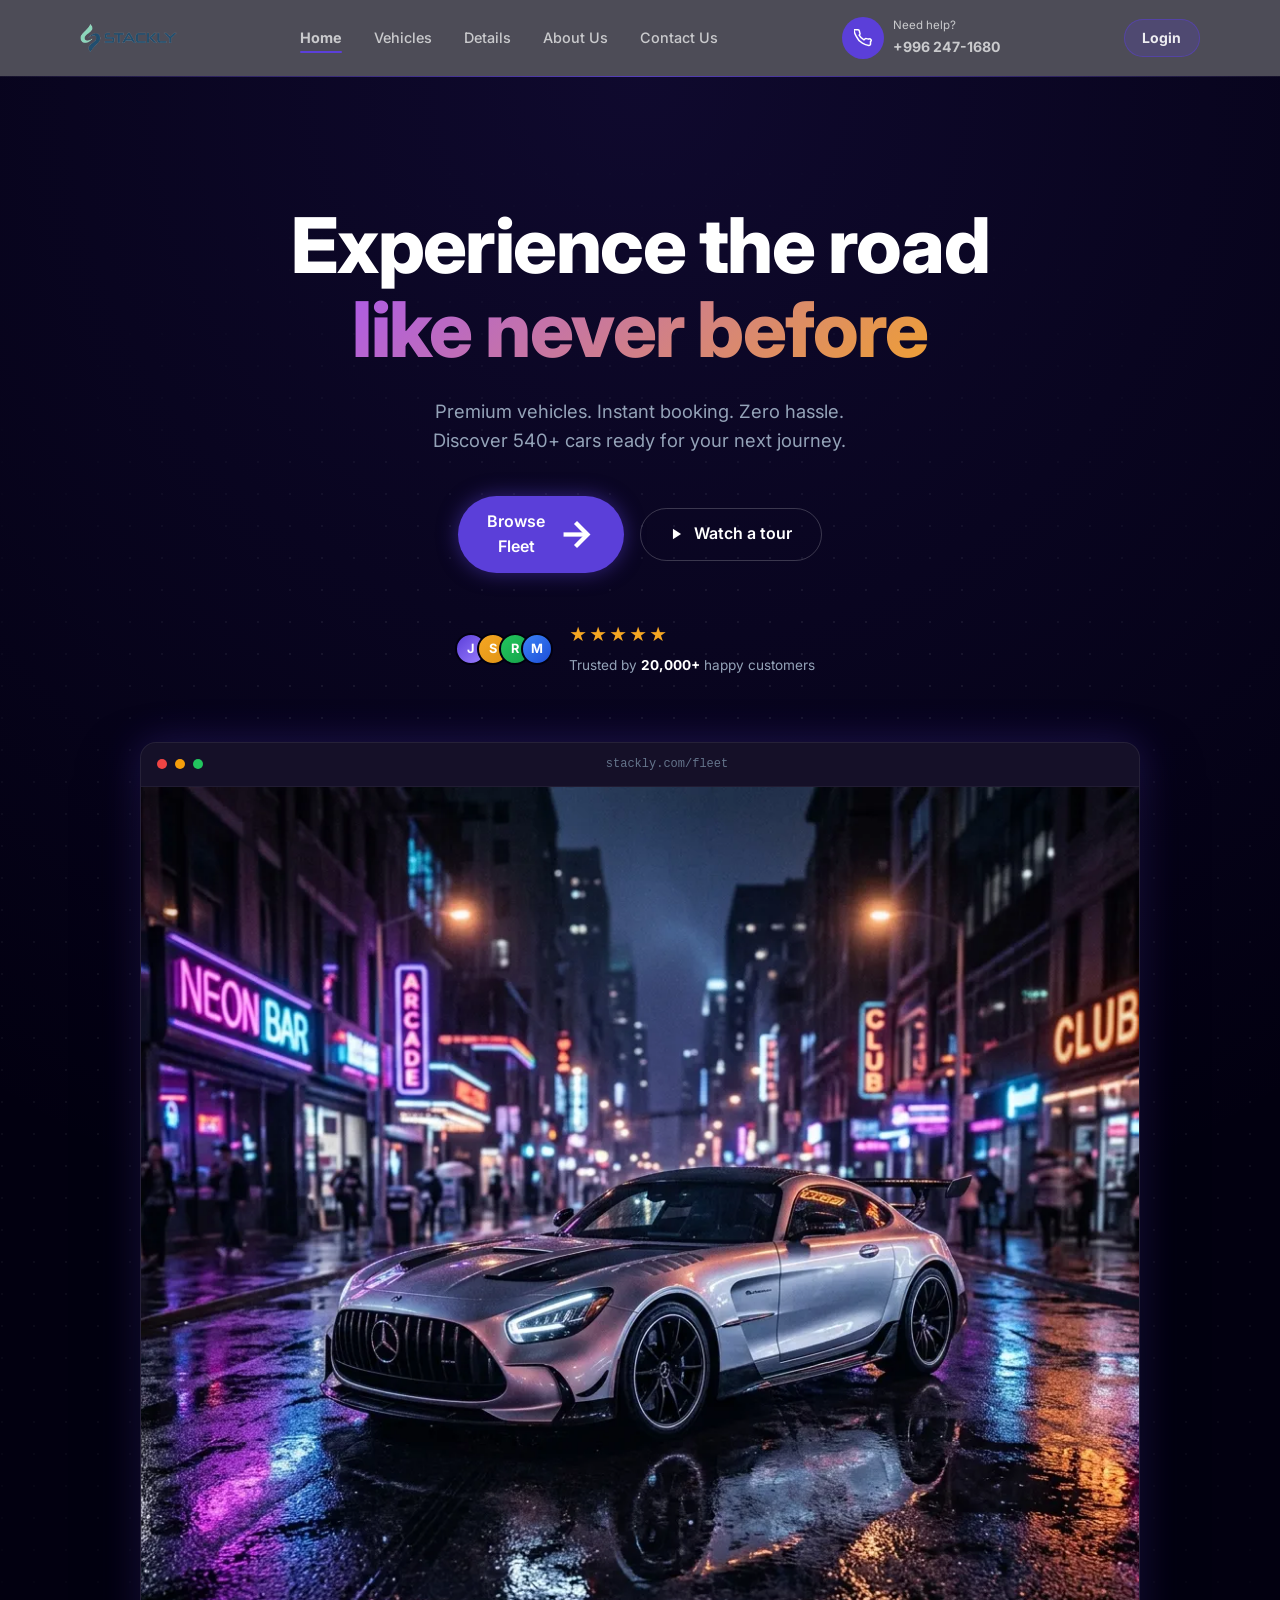
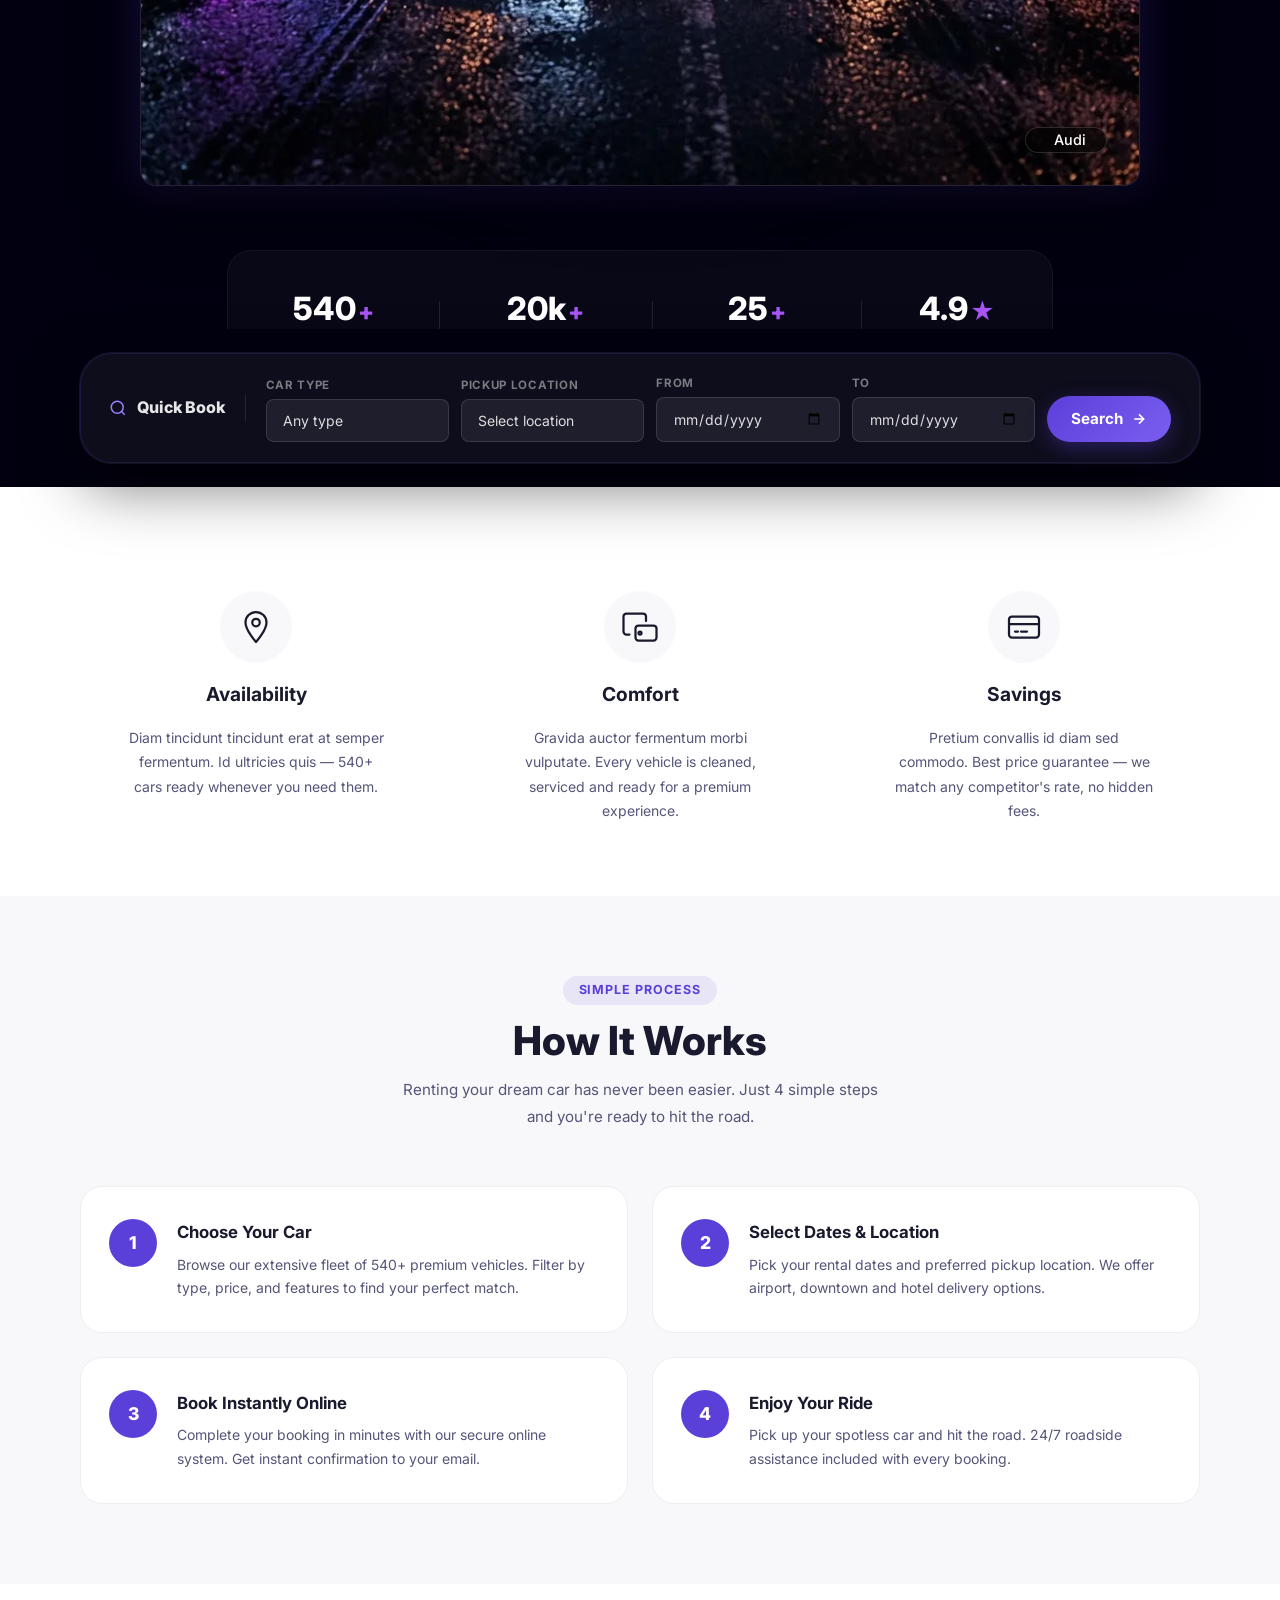
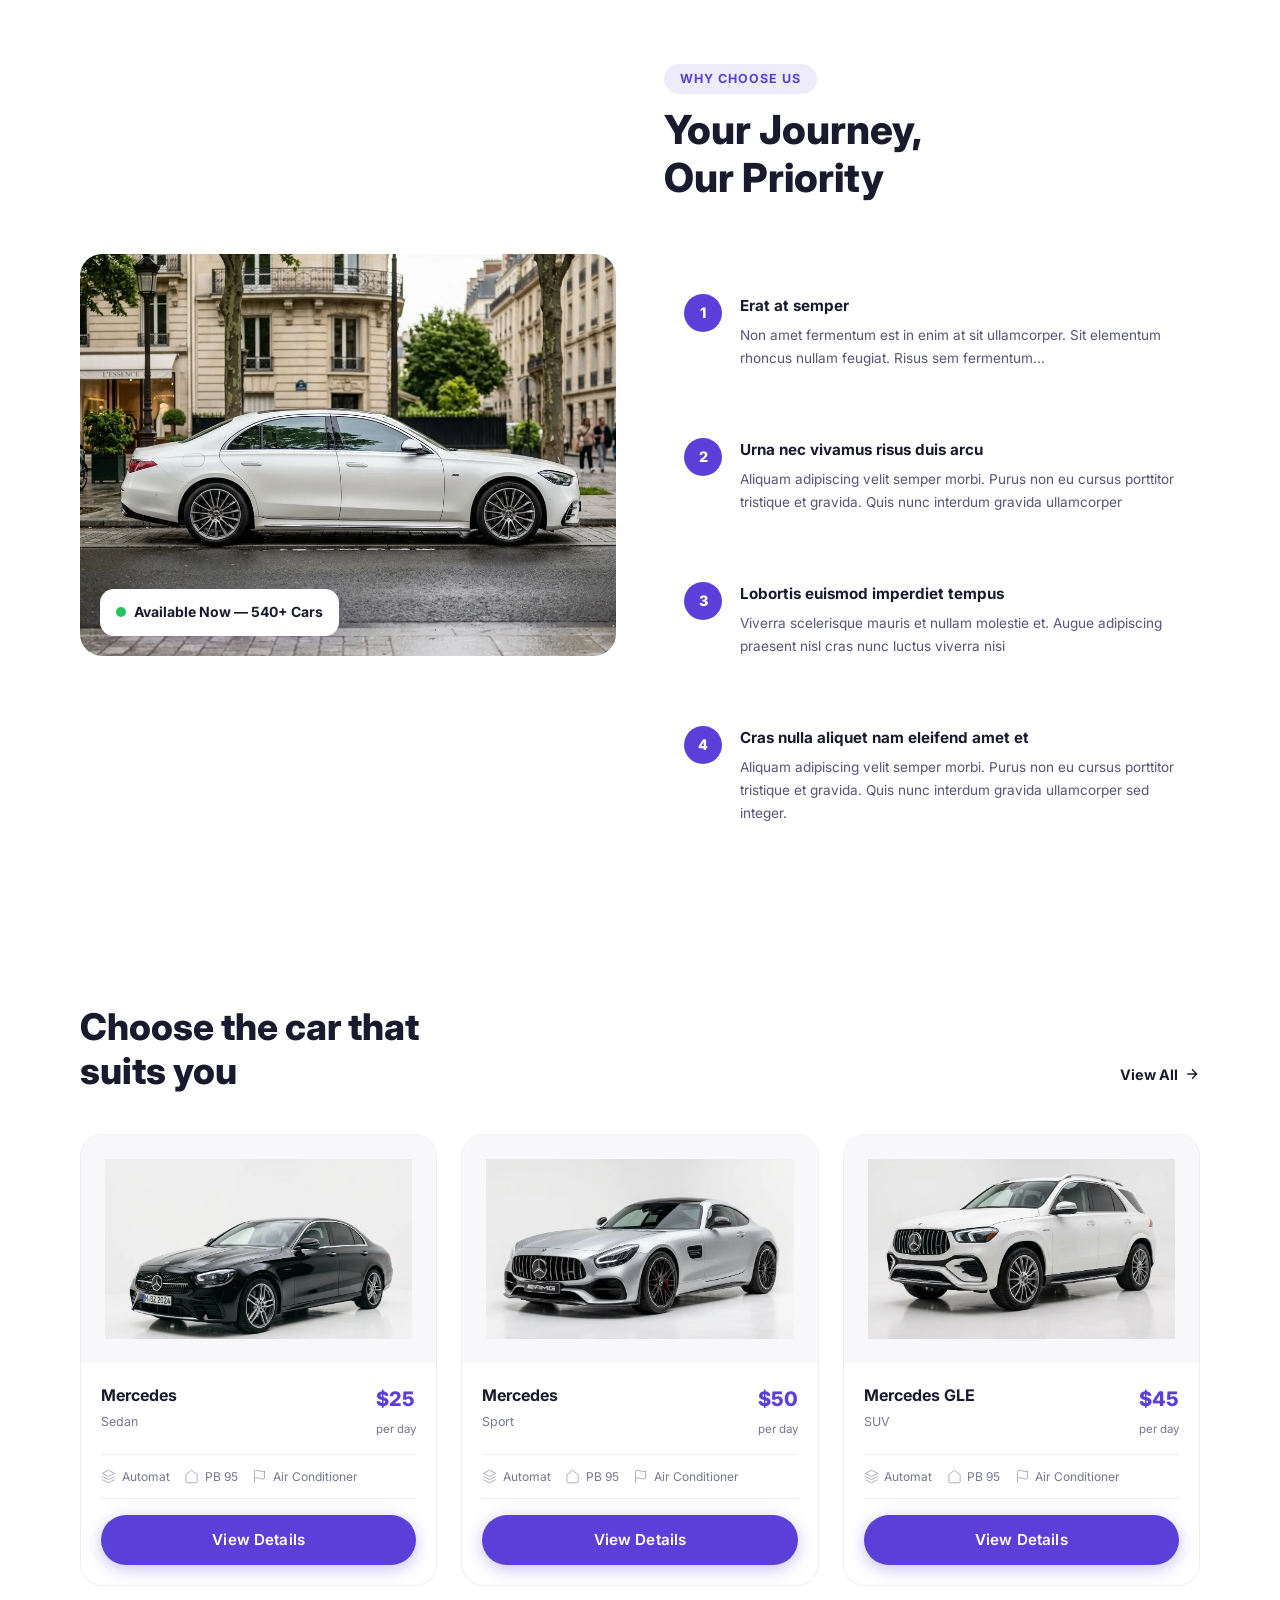
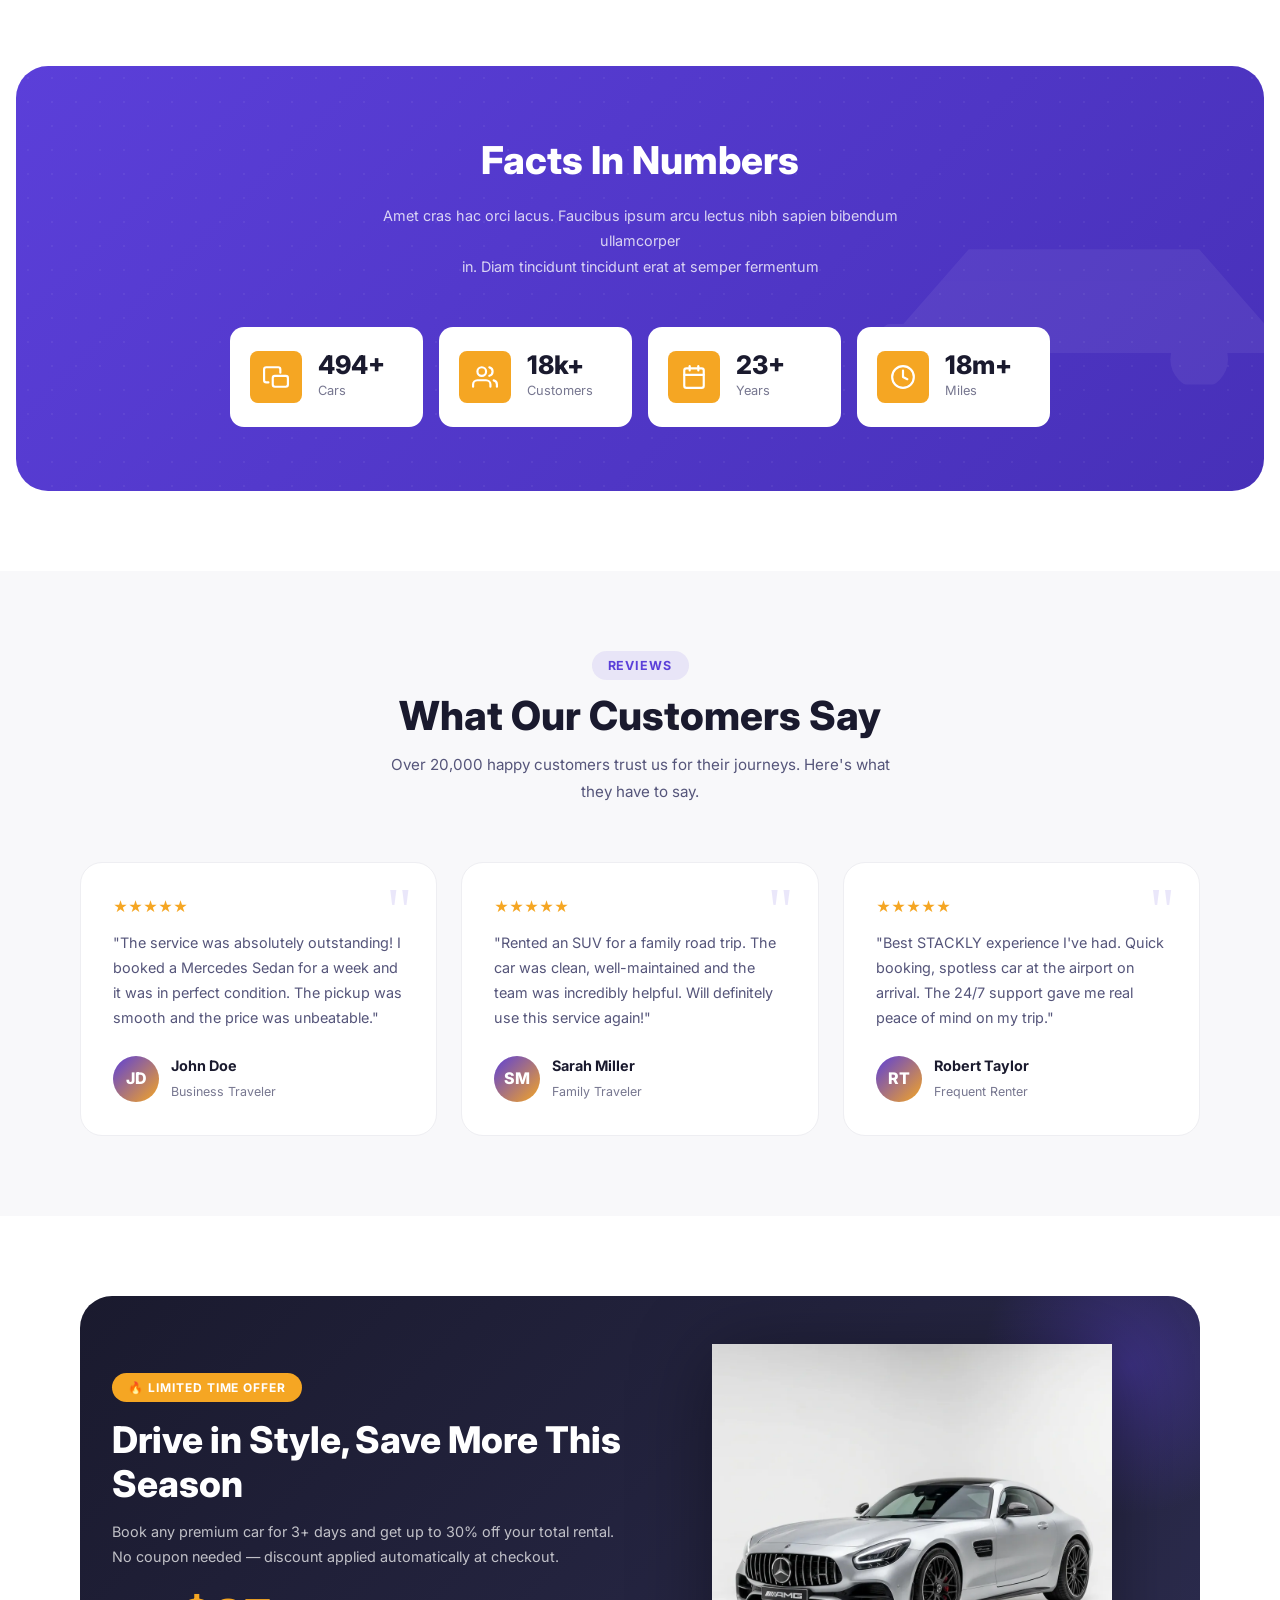
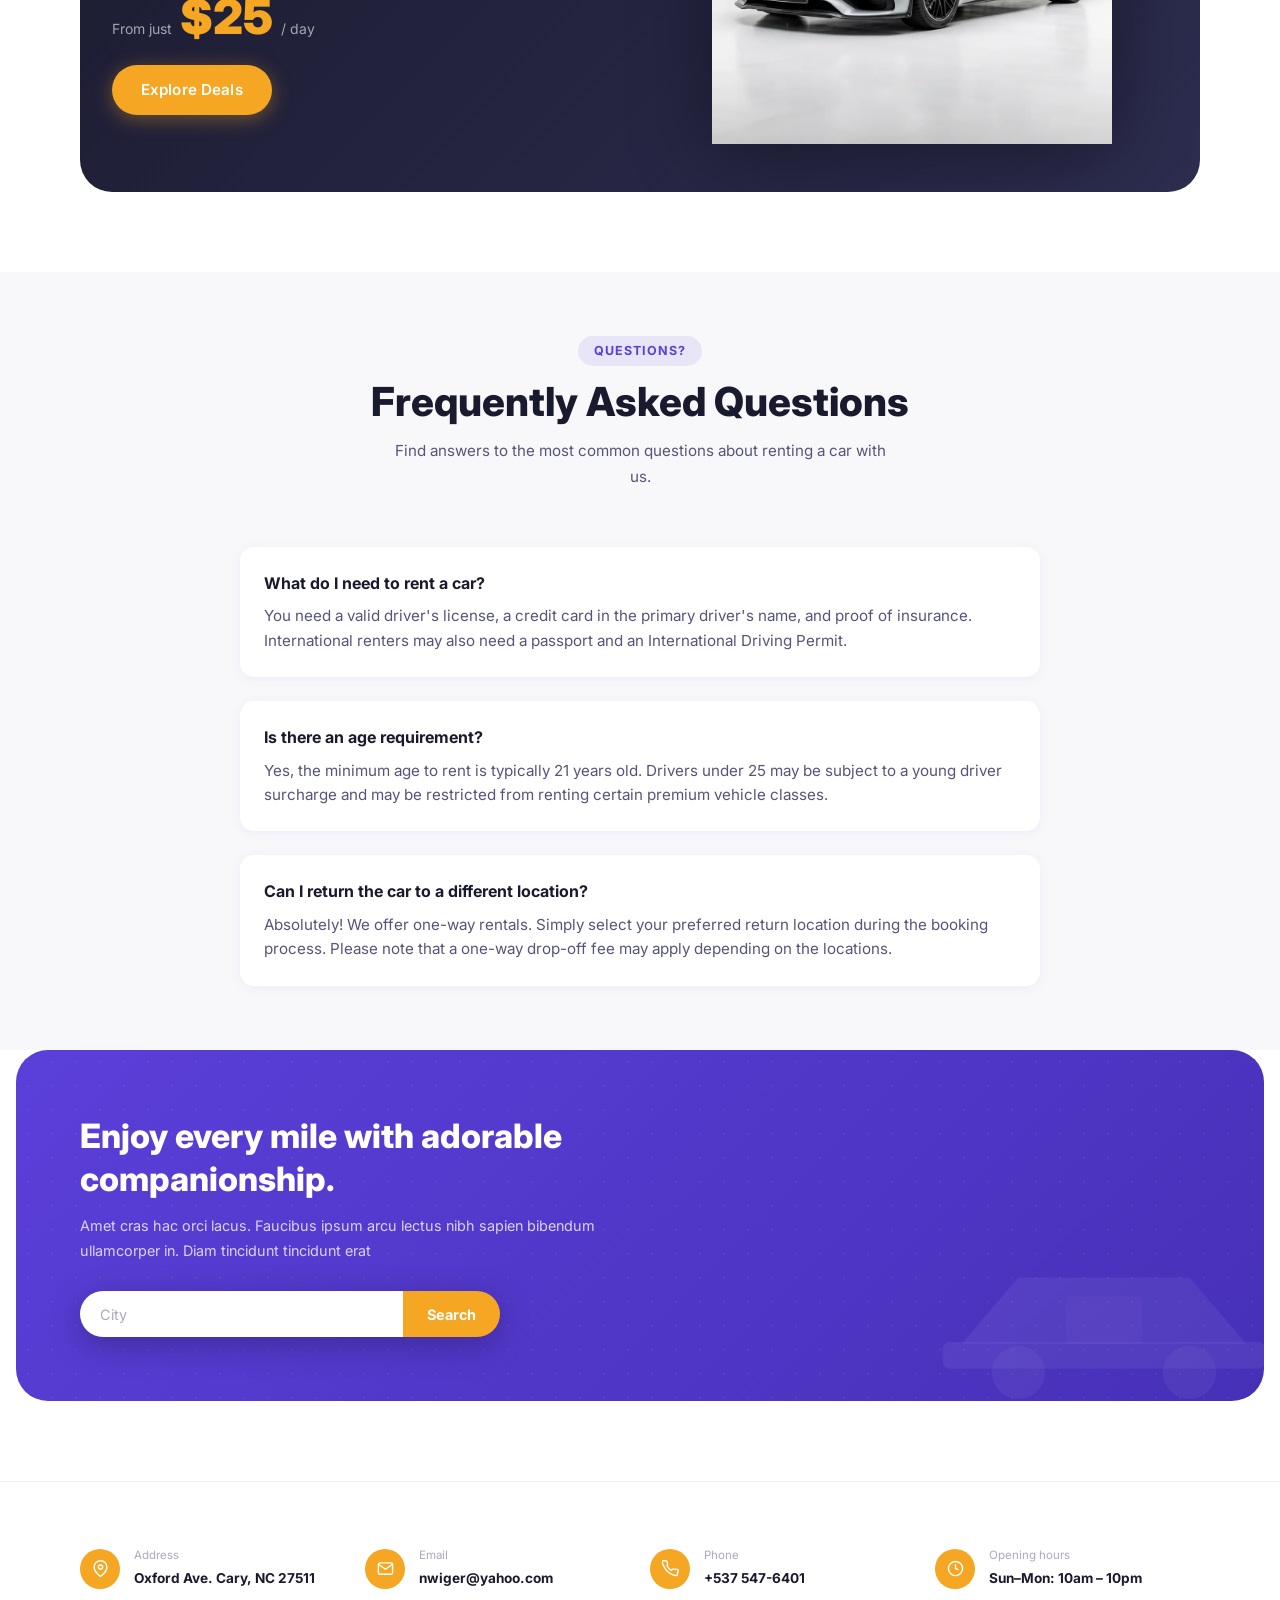
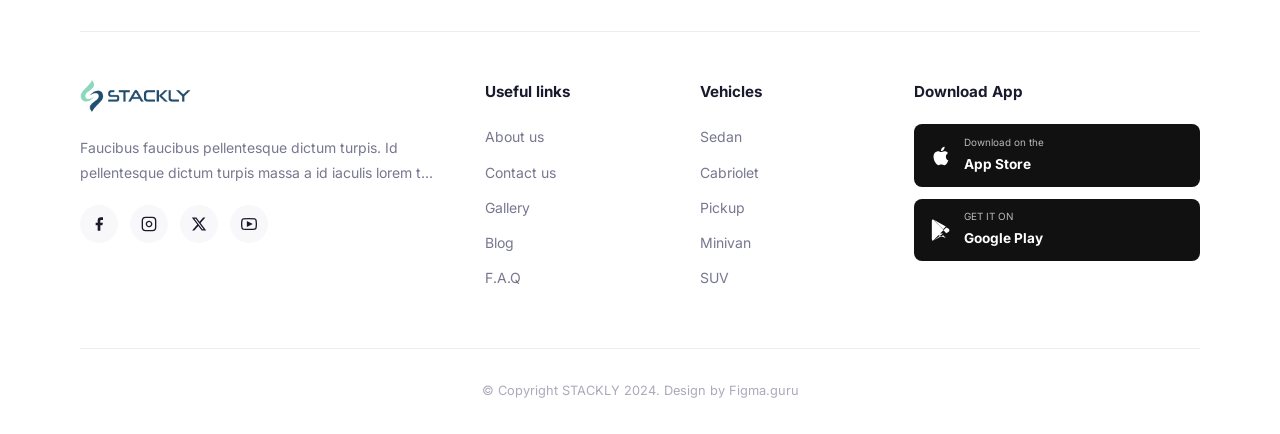
==== commit 0b56031b: "refactor: rebrand application to STACKLY, add dashboard structure, and implement new styles and asse" ====
--- a/index.html
+++ b/index.html
@@ -5,9 +5,9 @@
   <meta charset="UTF-8" />
   <meta name="viewport" content="width=device-width, initial-scale=1.0" />
   <meta name="description"
-    content="Car Rental - Experience the road like never before. Book premium cars online with easy pickup and return. Best rates guaranteed." />
-  <meta name="keywords" content="car rental, rent a car, luxury cars, sedan, SUV, affordable car hire" />
-  <title>Car Rental - Experience The Road Like Never Before</title>
+    content="STACKLY - Experience the road like never before. Book premium cars online with easy pickup and return. Best rates guaranteed." />
+  <meta name="keywords" content="STACKLY, rent a car, luxury cars, sedan, SUV, affordable car hire" />
+  <title>STACKLY - Experience The Road Like Never Before</title>
   <link rel="stylesheet" href="css/style.css" />
   <link rel="icon"
     href="data:image/svg+xml,<svg xmlns='http://www.w3.org/2000/svg' viewBox='0 0 32 32'><rect width='32' height='32' rx='8' fill='%235B3FD9'/><text y='22' x='4' font-size='20'>🚗</text></svg>" />
@@ -18,13 +18,7 @@
   <!-- PAGE LOADER -->
   <div id="page-loader">
     <div class="loader-logo">
-      <svg viewBox="0 0 40 24" fill="none" width="40" height="24">
-        <rect x="2" y="10" width="36" height="10" rx="3" fill="white" />
-        <path d="M8 10 L12 4 H28 L32 10" fill="white" />
-        <circle cx="10" cy="20" r="4" fill="rgba(255,255,255,0.5)" />
-        <circle cx="30" cy="20" r="4" fill="rgba(255,255,255,0.5)" />
-      </svg>
-      Car Rental
+      <img src="images/logo-stackly.webp" alt="STACKLY Logo" style="height: 36px; width: auto;" />
     </div>
     <div class="loader-bar"></div>
   </div>
@@ -32,16 +26,8 @@
   <!-- ======================= NAVBAR ======================= -->
   <nav class="navbar" role="navigation" aria-label="Main navigation">
     <div class="nav-inner container">
-      <a href="index.html" class="nav-logo" aria-label="Car Rental Home">
-        <svg viewBox="0 0 40 24" fill="none" aria-hidden="true">
-          <rect x="2" y="10" width="36" height="10" rx="3" fill="#5B3FD9" />
-          <path d="M8 10 L12 4 H28 L32 10" fill="#5B3FD9" />
-          <circle cx="10" cy="20" r="4" fill="#333" />
-          <circle cx="30" cy="20" r="4" fill="#333" />
-          <circle cx="10" cy="20" r="2" fill="#777" />
-          <circle cx="30" cy="20" r="2" fill="#777" />
-        </svg>
-        Car Rental
+      <a href="index.html" class="nav-logo" aria-label="STACKLY Home">
+        <img src="images/logo-stackly.webp" alt="STACKLY Logo" style="height: 28px; width: auto;" />
       </a>
       <ul class="nav-menu" role="list">
         <li><a href="index.html" class="active">Home</a></li>
@@ -76,13 +62,7 @@
     <div class="mobile-menu-inner">
       <div class="mobile-menu-header">
         <a href="index.html" class="nav-logo">
-          <svg viewBox="0 0 40 24" fill="none" width="32" aria-hidden="true">
-            <rect x="2" y="10" width="36" height="10" rx="3" fill="#5B3FD9" />
-            <path d="M8 10 L12 4 H28 L32 10" fill="#5B3FD9" />
-            <circle cx="10" cy="20" r="4" fill="#333" />
-            <circle cx="30" cy="20" r="4" fill="#333" />
-          </svg>
-          Car Rental
+          <img src="images/logo-stackly.webp" alt="STACKLY Logo" style="height: 28px; width: auto;" />
         </a>
         <button class="mobile-menu-close" aria-label="Close menu">&times;</button>
       </div>
@@ -111,42 +91,119 @@
   </div>
 
   <main>
-    <!-- ======================= HERO (Cinematic Full-Width) ======================= -->
-    <section class="hero hero-cinematic" aria-label="Hero section">
-      <!-- Floating car image — centered with glow -->
-      <div class="hero-car-float hero-car-center" aria-hidden="true">
-        <img src="images/hero_car_1779693837452.png" alt="" loading="eager" />
-      </div>
-
-      <!-- Animated particles -->
-      <div class="hero-particles" aria-hidden="true">
-        <span></span><span></span><span></span><span></span>
-        <span></span><span></span><span></span><span></span>
-      </div>
-
-      <div class="hero-inner container">
-        <div class="hero-content hero-content-wide">
-          <p class="hero-eyebrow">Premium Car Rental</p>
-          <h1>Experience the road<br>like never before</h1>
-          <p>Aliquam adipiscing velit semper morbi. Purus non eu cursus porttitor tristique et gravida. Quis nunc interdum gravida ullamcorper</p>
-          <div class="hero-actions">
-            <a href="vehicles.html" class="btn btn-primary" id="hero-view-all-btn">View all cars</a>
-            <a href="about.html" class="hero-learn-link" id="hero-learn-btn">
-              <span class="play-circle">
-                <svg viewBox="0 0 24 24" fill="white" width="14" height="14" aria-hidden="true"><polygon points="5 3 19 12 5 21 5 3"/></svg>
-              </span>
-              Learn more
-            </a>
-          </div>
-          <div class="hero-trust-row">
-            <div class="hero-trust-item"><strong>540+</strong><span>Vehicles</span></div>
-            <div class="hero-trust-divider" aria-hidden="true"></div>
-            <div class="hero-trust-item"><strong>20k+</strong><span>Customers</span></div>
-            <div class="hero-trust-divider" aria-hidden="true"></div>
-            <div class="hero-trust-item"><strong>25+</strong><span>Years</span></div>
-          </div>
-        </div>
-      </div>
+    <!-- ======================= HERO — Aceternity Style ======================= -->
+    <section class="ace-hero" aria-label="Hero section" id="hero">
+
+      <!-- Animated dot-grid background -->
+      <div class="ace-hero-grid" aria-hidden="true"></div>
+
+      <!-- Radial glow center -->
+      <div class="ace-hero-radial" aria-hidden="true"></div>
+
+      <!-- Top beam line -->
+      <div class="ace-hero-beam" aria-hidden="true">
+        <div class="ace-hero-beam-inner"></div>
+      </div>
+
+      <!-- Floating badge row -->
+      <!-- <div class="ace-hero-badge-row" data-anim="fade-down">
+        <span class="ace-badge">
+          <svg viewBox="0 0 24 24" fill="none" stroke="currentColor" stroke-width="2" aria-hidden="true"><polygon points="12 2 15.09 8.26 22 9.27 17 14.14 18.18 21.02 12 17.77 5.82 21.02 7 14.14 2 9.27 8.91 8.26 12 2"/></svg>
+          Rated #1 STACKLY 2025
+        </span>
+      </div> -->
+
+      <!-- Main content -->
+      <div class="ace-hero-content" data-anim="fade-up">
+        <h1 class="ace-hero-h1">
+          <span class="ace-hero-h1-line">Experience the road</span>
+          <span class="ace-hero-h1-gradient">like never before</span>
+        </h1>
+        <p class="ace-hero-sub">
+          Premium vehicles. Instant booking. Zero hassle.<br>
+          Discover 540+ cars ready for your next journey.
+        </p>
+        <div class="ace-hero-ctas">
+          <a href="vehicles.html" class="ace-hero-btn-primary" id="hero-view-all-btn">
+            Browse Fleet
+            <svg viewBox="0 0 24 24" fill="none" stroke="currentColor" stroke-width="2.5" aria-hidden="true">
+              <line x1="5" y1="12" x2="19" y2="12" />
+              <polyline points="12 5 19 12 12 19" />
+            </svg>
+          </a>
+          <a href="about.html" class="ace-hero-btn-ghost" id="hero-learn-btn">
+            <svg viewBox="0 0 24 24" fill="currentColor" aria-hidden="true" style="width:14px;height:14px">
+              <polygon points="5 3 19 12 5 21 5 3" />
+            </svg>
+            Watch a tour
+          </a>
+        </div>
+        <!-- Trust row -->
+        <div class="ace-hero-trust">
+          <div class="ace-trust-avatars" aria-hidden="true">
+            <span class="ace-av" style="background:linear-gradient(135deg,#5B3FD9,#9B7EFF)">J</span>
+            <span class="ace-av" style="background:linear-gradient(135deg,#F5A623,#e09415)">S</span>
+            <span class="ace-av" style="background:linear-gradient(135deg,#22c55e,#16a34a)">R</span>
+            <span class="ace-av" style="background:linear-gradient(135deg,#3b82f6,#1d4ed8)">M</span>
+          </div>
+          <div class="ace-trust-text">
+            <div class="ace-trust-stars" aria-label="5 stars">★★★★★</div>
+            <span>Trusted by <strong>20,000+</strong> happy customers</span>
+          </div>
+        </div>
+      </div>
+
+      <!-- Hero image panel — car with glass frame -->
+      <div class="ace-hero-img-wrap" data-anim="fade-up" data-delay="200">
+        <div class="ace-hero-img-frame">
+          <!-- Fake browser chrome -->
+          <div class="ace-hero-frame-top">
+            <span class="ace-dot red"></span>
+            <span class="ace-dot yellow"></span>
+            <span class="ace-dot green"></span>
+            <span class="ace-frame-url">stackly.com/fleet</span>
+          </div>
+          <div class="ace-hero-frame-body">
+            <img src="images/hero_car_premium.webp"
+              alt="Premium Mercedes AMG GT sports car with dramatic night lighting" loading="eager" width="900"
+              height="506" />
+            <!-- Glass overlay label -->
+            <div class="ace-hero-img-label">
+              <svg viewBox="0 0 24 24" fill="none" stroke="currentColor" stroke-width="2" aria-hidden="true">
+                <path d="M5 17H3a2 2 0 01-2-2V5a2 2 0 012-2h11a2 2 0 012 2v3" />
+                <rect x="9" y="11" width="14" height="10" rx="2" />
+              </svg>
+              Audi
+            </div>
+          </div>
+        </div>
+        <!-- Glow under image -->
+        <div class="ace-hero-img-glow" aria-hidden="true"></div>
+      </div>
+
+      <!-- Stats strip inside hero -->
+      <div class="ace-hero-stats" data-anim="fade-up" data-delay="300">
+        <div class="ace-hero-stat">
+          <strong>540<span>+</span></strong>
+          <span>Premium Vehicles</span>
+        </div>
+        <div class="ace-hero-stat-divider" aria-hidden="true"></div>
+        <div class="ace-hero-stat">
+          <strong>20k<span>+</span></strong>
+          <span>Happy Customers</span>
+        </div>
+        <div class="ace-hero-stat-divider" aria-hidden="true"></div>
+        <div class="ace-hero-stat">
+          <strong>25<span>+</span></strong>
+          <span>Years Experience</span>
+        </div>
+        <div class="ace-hero-stat-divider" aria-hidden="true"></div>
+        <div class="ace-hero-stat">
+          <strong>4.9<span>★</span></strong>
+          <span>Average Rating</span>
+        </div>
+      </div>
+
     </section>
 
     <!-- ======================= QUICK BOOK BAR ======================= -->
@@ -154,7 +211,10 @@
       <div class="container">
         <div class="qb-inner">
           <div class="qb-title">
-            <svg viewBox="0 0 24 24" fill="none" stroke="currentColor" stroke-width="2" aria-hidden="true"><circle cx="11" cy="11" r="8"/><line x1="21" y1="21" x2="16.65" y2="16.65"/></svg>
+            <svg viewBox="0 0 24 24" fill="none" stroke="currentColor" stroke-width="2" aria-hidden="true">
+              <circle cx="11" cy="11" r="8" />
+              <line x1="21" y1="21" x2="16.65" y2="16.65" />
+            </svg>
             Quick Book
           </div>
           <form class="qb-form" id="qb-form" novalidate>
@@ -162,16 +222,22 @@
               <label for="qb-car-type">Car Type</label>
               <select id="qb-car-type" aria-label="Select car type">
                 <option value="" disabled selected>Any type</option>
-                <option>Sedan</option><option>SUV</option><option>Sport</option>
-                <option>Cabriolet</option><option>Pickup</option><option>Minivan</option>
+                <option>Sedan</option>
+                <option>SUV</option>
+                <option>Sport</option>
+                <option>Cabriolet</option>
+                <option>Pickup</option>
+                <option>Minivan</option>
               </select>
             </div>
             <div class="qb-field">
               <label for="qb-pickup">Pickup Location</label>
               <select id="qb-pickup" aria-label="Select pickup">
                 <option value="" disabled selected>Select location</option>
-                <option>Airport</option><option>Downtown</option>
-                <option>Hotel Delivery</option><option>Oxford Ave, Cary</option>
+                <option>Airport</option>
+                <option>Downtown</option>
+                <option>Hotel Delivery</option>
+                <option>Oxford Ave, Cary</option>
               </select>
             </div>
             <div class="qb-field">
@@ -184,7 +250,10 @@
             </div>
             <button type="submit" class="qb-submit" id="qb-submit-btn">
               Search
-              <svg viewBox="0 0 24 24" fill="none" stroke="currentColor" stroke-width="2.5" aria-hidden="true"><line x1="5" y1="12" x2="19" y2="12"/><polyline points="12 5 19 12 12 19"/></svg>
+              <svg viewBox="0 0 24 24" fill="none" stroke="currentColor" stroke-width="2.5" aria-hidden="true">
+                <line x1="5" y1="12" x2="19" y2="12" />
+                <polyline points="12 5 19 12 12 19" />
+              </svg>
             </button>
           </form>
         </div>
@@ -284,7 +353,7 @@
         <div class="why-us-inner">
           <div class="why-us-img" data-anim="fade-right">
             <picture>
-              <img src="images/feature_car_1779693854802.png" alt="Luxury rental car on road" loading="lazy" />
+              <img src="images/feature_car_1779693854802.webp" alt="Luxury rental car on road" loading="lazy" />
             </picture>
             <div class="why-us-label">
               <div class="dot"></div>
@@ -348,7 +417,7 @@
         <div class="cars-grid">
           <article class="car-card" data-anim="fade-up" data-delay="100" data-type="sedan">
             <div class="car-card-img">
-              <img src="images/car_mercedes_1779693961278.png" alt="Mercedes Sedan" loading="lazy" />
+              <img src="images/car_mercedes_1779693961278.webp" alt="Mercedes Sedan" loading="lazy" />
             </div>
             <div class="car-card-body">
               <div class="car-card-header">
@@ -374,7 +443,7 @@
 
           <article class="car-card" data-anim="fade-up" data-delay="250" data-type="sport">
             <div class="car-card-img">
-              <img src="images/car_sport_1779693979415.png" alt="Mercedes Sport" loading="lazy" />
+              <img src="images/car_sport_1779693979415.webp" alt="Mercedes Sport" loading="lazy" />
             </div>
             <div class="car-card-body">
               <div class="car-card-header">
@@ -400,7 +469,7 @@
 
           <article class="car-card" data-anim="fade-up" data-delay="400" data-type="suv">
             <div class="car-card-img">
-              <img src="images/car_suv_1779693998248.png" alt="Mercedes GLE SUV" loading="lazy" />
+              <img src="images/car_suv_1779693998248.webp" alt="Mercedes GLE SUV" loading="lazy" />
             </div>
             <div class="car-card-body">
               <div class="car-card-header">
@@ -528,7 +597,7 @@
           </div>
           <div class="testimonial-card" data-anim="fade-up" data-delay="400">
             <div class="review-stars" aria-label="5 stars">★★★★★</div>
-            <p class="testimonial-text">"Best car rental experience I've had. Quick booking, spotless car at the airport
+            <p class="testimonial-text">"Best STACKLY experience I've had. Quick booking, spotless car at the airport
               on arrival. The 24/7 support gave me real peace of mind on my trip."</p>
             <div class="testimonial-author">
               <div class="author-avatar" aria-hidden="true">RT</div>
@@ -559,7 +628,7 @@
             <a href="vehicles.html" class="btn btn-primary" id="offer-cta-btn">Explore Deals</a>
           </div>
           <div class="offer-img-wrap" aria-hidden="true">
-            <img src="images/car_sport_1779693979415.png" alt="" />
+            <img src="images/car_sport_1779693979415.webp" alt="" />
           </div>
         </div>
       </div>
@@ -671,13 +740,8 @@
         <!-- Brand -->
         <div class="footer-col footer-col-brand" data-anim="fade-up">
           <a href="index.html" class="footer-logo">
-            <svg viewBox="0 0 40 24" width="32" fill="none" aria-hidden="true">
-              <rect x="2" y="10" width="36" height="10" rx="3" fill="#5B3FD9" />
-              <path d="M8 10 L12 4 H28 L32 10" fill="#5B3FD9" />
-              <circle cx="10" cy="20" r="4" fill="#333" />
-              <circle cx="30" cy="20" r="4" fill="#333" />
-            </svg>
-            Car Rental
+            <img src="images/logo-stackly.webp" alt="STACKLY Logo"
+              style="height: 32px; width: auto; margin-bottom: 0.5rem;" />
           </a>
           <p class="footer-tagline">Faucibus faucibus pellentesque dictum turpis. Id pellentesque dictum turpis massa a
             id iaculis lorem t...</p>
@@ -757,7 +821,7 @@
       </div>
 
       <div class="footer-bottom">
-        <p>&copy; Copyright Car Rental 2024. Design by Figma.guru</p>
+        <p>&copy; Copyright STACKLY 2024. Design by Figma.guru</p>
       </div>
     </div>
   </footer>
--- a/css/style.css
+++ b/css/style.css
@@ -575,10 +575,24 @@
    ============================================= */
 .contact-section { padding: 4rem 0; }
 .contact-grid { display:grid; grid-template-columns:1fr; gap:2rem; margin-bottom:3rem; }
-.contact-book-card { background:var(--primary); border-radius:var(--border-radius-lg); padding:2rem; }
-.contact-book-card h2 { color:var(--white); font-size:1.3rem; font-weight:700; margin-bottom:1.5rem; text-align:center; }
-.contact-book-card .form-select, .contact-book-card .form-date { background:rgba(255,255,255,0.15); border-color:rgba(255,255,255,0.25); color:var(--white); }
-.contact-book-card .form-select option { background:var(--primary); color:var(--white); }
+.contact-book-card {
+  background: #020010;
+  border: 1px solid rgba(91,63,217,0.3);
+  border-radius: var(--border-radius-lg);
+  padding: 2.5rem 2rem;
+  box-shadow: 0 20px 60px rgba(0,0,0,0.15), 0 0 30px rgba(91,63,217,0.1);
+}
+.contact-book-card h2 { color: var(--white); font-size: 1.5rem; font-weight: 800; margin-bottom: 1.5rem; text-align: center; }
+.contact-book-card .form-select, .contact-book-card .form-date, .contact-book-card .form-control {
+  background: rgba(255,255,255,0.05);
+  border-color: rgba(255,255,255,0.12);
+  color: var(--white);
+}
+.contact-book-card .form-select:focus, .contact-book-card .form-date:focus, .contact-book-card .form-control:focus {
+  border-color: rgba(91,63,217,0.8);
+  background: rgba(91,63,217,0.1);
+}
+.contact-book-card .form-select option { background: #0D0821; color: var(--white); }
 .contact-map { border-radius:var(--border-radius-lg); overflow:hidden; min-height:320px; background:var(--gray-200); }
 .contact-map img { width:100%; height:100%; object-fit:cover; }
 .contact-info-row { display:grid; grid-template-columns:1fr 1fr; gap:1.25rem; margin-bottom:4rem; }
@@ -1123,3 +1137,201 @@
   box-shadow: 0 5px 10px rgba(91, 63, 217, 0.2);
 }
 
+/* =============================================
+   ACETERNITY HERO SECTION
+   ============================================= */
+.ace-hero {
+  position: relative;
+  background-color: #020010;
+  color: white;
+  min-height: 100vh;
+  display: flex;
+  flex-direction: column;
+  align-items: center;
+  justify-content: flex-start;
+  padding-top: 8rem;
+  overflow: hidden;
+  text-align: center;
+}
+.ace-hero-grid {
+  position: absolute; inset: 0; pointer-events: none;
+  background-image: radial-gradient(circle at 2px 2px, rgba(255,255,255,0.07) 1px, transparent 0);
+  background-size: 32px 32px;
+  mask-image: radial-gradient(circle at center, black 40%, transparent 80%);
+  -webkit-mask-image: radial-gradient(circle at center, black 40%, transparent 80%);
+}
+.ace-hero-radial {
+  position: absolute; inset: 0; pointer-events: none;
+  background: radial-gradient(circle at 50% 0%, rgba(91,63,217,0.15) 0%, transparent 60%);
+}
+.ace-hero-beam {
+  position: absolute; top: 0; left: 0; right: 0; height: 1px;
+  background: linear-gradient(90deg, transparent, rgba(91,63,217,0.8), transparent);
+  animation: aceBeamSweep 8s linear infinite;
+}
+@keyframes aceBeamSweep { 0% { transform: translateX(-100%); } 100% { transform: translateX(100%); } }
+.ace-hero-badge-row { margin-bottom: 2rem; position: relative; z-index: 2; }
+.ace-badge {
+  display: inline-flex; align-items: center; gap: 0.5rem;
+  padding: 0.4rem 1rem; border-radius: 50px;
+  background: rgba(255,255,255,0.05); border: 1px solid rgba(255,255,255,0.1);
+  font-size: 0.85rem; font-weight: 600; color: #E2E8F0;
+  backdrop-filter: blur(10px);
+}
+.ace-hero-content { position: relative; z-index: 2; max-width: 800px; padding: 0 1.5rem; margin-bottom: 4rem; }
+.ace-hero-h1 { font-size: clamp(3rem, 6vw, 5rem); font-weight: 800; line-height: 1.1; letter-spacing: -0.02em; margin-bottom: 1.5rem; }
+.ace-hero-h1-line { display: block; color: white; }
+.ace-hero-h1-gradient { display: block; background: linear-gradient(135deg, #A855F7, #F5A623); -webkit-background-clip: text; -webkit-text-fill-color: transparent; }
+.ace-hero-sub { font-size: 1.15rem; color: #94A3B8; max-width: 600px; margin: 0 auto 2.5rem; line-height: 1.6; }
+.ace-hero-ctas { display: flex; align-items: center; justify-content: center; gap: 1rem; flex-wrap: wrap; margin-bottom: 3rem; }
+.ace-hero-btn-primary {
+  display: inline-flex; align-items: center; gap: 0.6rem;
+  padding: 0.8rem 1.8rem; border-radius: 50px;
+  background: #5B3FD9; color: white; font-weight: 600; font-size: 1rem;
+  box-shadow: 0 0 20px rgba(91,63,217,0.5); transition: all 0.3s;
+}
+.ace-hero-btn-primary:hover { background: #4730b8; transform: translateY(-2px); box-shadow: 0 0 30px rgba(91,63,217,0.7); }
+.ace-hero-btn-ghost {
+  display: inline-flex; align-items: center; gap: 0.6rem;
+  padding: 0.8rem 1.8rem; border-radius: 50px;
+  background: transparent; color: white; font-weight: 600; font-size: 1rem;
+  border: 1px solid rgba(255,255,255,0.2); transition: all 0.3s;
+}
+.ace-hero-btn-ghost:hover { background: rgba(255,255,255,0.1); border-color: rgba(255,255,255,0.4); }
+.ace-hero-trust { display: flex; align-items: center; justify-content: center; gap: 1.5rem; }
+.ace-trust-avatars { display: flex; margin-right: -0.5rem; }
+.ace-av { width: 32px; height: 32px; border-radius: 50%; display: flex; align-items: center; justify-content: center; color: white; font-size: 0.8rem; font-weight: bold; border: 2px solid #020010; margin-left: -10px; z-index: 1; }
+.ace-trust-text { text-align: left; }
+.ace-trust-stars { color: #F5A623; letter-spacing: 2px; font-size: 1.1rem; margin-bottom: 0.2rem; }
+.ace-trust-text span { font-size: 0.85rem; color: #94A3B8; }
+.ace-trust-text strong { color: white; }
+.ace-hero-img-wrap { position: relative; z-index: 2; width: 90%; max-width: 1000px; margin: 0 auto; perspective: 1000px; }
+.ace-hero-img-frame {
+  background: #0D0821; border-radius: 16px; border: 1px solid rgba(255,255,255,0.1);
+  overflow: hidden; box-shadow: 0 30px 60px rgba(0,0,0,0.5), 0 0 40px rgba(91,63,217,0.3);
+  transform: rotateX(5deg) translateY(20px); transition: transform 0.6s cubic-bezier(0.16, 1, 0.3, 1);
+}
+.ace-hero-img-wrap.in-view .ace-hero-img-frame { transform: rotateX(0deg) translateY(0); }
+.ace-hero-frame-top { background: rgba(255,255,255,0.03); border-bottom: 1px solid rgba(255,255,255,0.05); padding: 0.75rem 1rem; display: flex; align-items: center; gap: 0.5rem; }
+.ace-dot { width: 10px; height: 10px; border-radius: 50%; }
+.ace-dot.red { background: #ef4444; } .ace-dot.yellow { background: #f59e0b; } .ace-dot.green { background: #22c55e; }
+.ace-frame-url { flex: 1; text-align: center; font-size: 0.75rem; color: #64748B; font-family: monospace; }
+.ace-hero-frame-body { position: relative; line-height: 0; }
+.ace-hero-frame-body img { width: 100%; height: auto; display: block; }
+.ace-hero-img-label {
+  position: absolute; bottom: 2rem; right: 2rem;
+  background: rgba(0,0,0,0.6); backdrop-filter: blur(12px); border: 1px solid rgba(255,255,255,0.15);
+  padding: 0.75rem 1.25rem; border-radius: 50px;
+  color: white; font-size: 0.9rem; font-weight: 500; display: flex; align-items: center; gap: 0.5rem;
+  box-shadow: 0 10px 30px rgba(0,0,0,0.3);
+}
+.ace-hero-img-glow { position: absolute; inset: 10% -10% -10%; background: radial-gradient(circle, rgba(91,63,217,0.2) 0%, transparent 60%); z-index: -1; filter: blur(40px); }
+.ace-hero-stats {
+  display: flex; align-items: center; justify-content: center; flex-wrap: wrap; gap: 2rem;
+  padding: 2rem; max-width: 900px; margin: 4rem auto 0;
+  background: rgba(255,255,255,0.03); border: 1px solid rgba(255,255,255,0.05);
+  border-radius: 24px; backdrop-filter: blur(10px); position: relative; z-index: 2;
+}
+.ace-hero-stat { display: flex; flex-direction: column; align-items: center; gap: 0.25rem; }
+.ace-hero-stat strong { font-size: 2rem; font-weight: 800; color: white; display: flex; align-items: baseline; }
+.ace-hero-stat strong span { color: #A855F7; font-size: 1.5rem; margin-left: 2px; }
+.ace-hero-stat > span { font-size: 0.85rem; color: #94A3B8; text-transform: uppercase; letter-spacing: 0.05em; font-weight: 600; }
+.ace-hero-stat-divider { width: 1px; height: 40px; background: rgba(255,255,255,0.1); }
+@media (max-width: 768px) {
+  .ace-hero-h1 { font-size: 2.5rem; }
+  .ace-hero-stats { gap: 1.5rem; padding: 1.5rem; }
+  .ace-hero-stat-divider { display: none; }
+  .ace-hero-img-label { bottom: 1rem; right: 1rem; font-size: 0.75rem; padding: 0.5rem 1rem; }
+}
+
+/* NAVBAR DARK TO LIGHT MODE */
+.navbar {
+  position: sticky; top: 0; z-index: 1000;
+  background: rgba(2,0,16,0.7);
+  backdrop-filter: blur(16px);
+  -webkit-backdrop-filter: blur(16px);
+  box-shadow: 0 1px 0 rgba(255,255,255,0.06);
+  transition: background 0.4s ease, box-shadow 0.4s ease;
+}
+.navbar.scrolled {
+  background: rgba(255,255,255,0.97);
+  box-shadow: 0 4px 24px rgba(0,0,0,0.1);
+}
+.navbar .nav-logo { color: rgba(255,255,255,0.9); }
+.navbar.scrolled .nav-logo { color: var(--text-primary); }
+.navbar .nav-menu a { color: rgba(255,255,255,0.7); }
+.navbar.scrolled .nav-menu a { color: var(--gray-700); }
+.navbar .nav-phone-text span,
+.navbar .nav-phone-text strong { color: rgba(255,255,255,0.7); }
+.navbar.scrolled .nav-phone-text span,
+.navbar.scrolled .nav-phone-text strong { color: var(--gray-700); }
+.nav-toggle span { background: rgba(255,255,255,0.85); }
+.navbar.scrolled .nav-toggle span { background: var(--text-primary); }
+.nav-login-btn {
+  display: inline-flex; align-items: center;
+  padding: 0.45rem 1.1rem;
+  background: rgba(91,63,217,0.2);
+  color: rgba(255,255,255,0.9);
+  border: 1px solid rgba(91,63,217,0.5);
+  border-radius: 50px;
+  font-size: 0.875rem; font-weight: 700;
+  transition: var(--transition);
+  box-shadow: none;
+}
+.nav-login-btn:hover { background: #5B3FD9; border-color: #5B3FD9; transform: translateY(-1px); box-shadow: 0 6px 20px rgba(91,63,217,0.4); }
+.navbar.scrolled .nav-login-btn {
+  background: var(--primary);
+  color: white;
+  border-color: var(--primary);
+  box-shadow: 0 4px 14px rgba(91,63,217,0.3);
+}
+.navbar.scrolled .nav-login-btn:hover { background: var(--primary-dark); box-shadow: 0 6px 20px rgba(91,63,217,0.4); }
+
+/* QUICK BOOK BAR ON DARK HERO */
+.quick-book-bar {
+  position: relative; z-index: 10;
+  padding: 1.5rem 1.25rem;
+  margin-top: -1.5rem; margin-bottom: 2rem;
+  background: #020010; 
+}
+.qb-inner {
+  background: rgba(255,255,255,0.05);
+  border-radius: var(--border-radius-xl);
+  box-shadow: 0 0 0 1px rgba(255,255,255,0.08), 0 24px 60px rgba(0,0,0,0.5);
+  padding: 1.5rem;
+  display: flex; flex-direction: column; gap: 1rem;
+  border: 1px solid rgba(91,63,217,0.2);
+  backdrop-filter: blur(20px);
+  -webkit-backdrop-filter: blur(20px);
+}
+.qb-title {
+  display: flex; align-items: center; gap: 0.6rem;
+  font-weight: 800; font-size: 1rem; color: rgba(255,255,255,0.9);
+  padding-bottom: 0.75rem;
+  border-bottom: 1px solid rgba(255,255,255,0.1);
+}
+.qb-title svg { stroke: #9B7EFF; }
+.qb-field label { font-size: 0.72rem; font-weight: 700; color: rgba(255,255,255,0.45); text-transform: uppercase; letter-spacing: 0.06em; }
+.qb-field select, .qb-field input {
+  width: 100%; padding: 0.75rem 1rem;
+  border: 1.5px solid rgba(255,255,255,0.12);
+  border-radius: var(--border-radius-sm);
+  font-size: 0.875rem; color: rgba(255,255,255,0.85);
+  background: rgba(255,255,255,0.07);
+  transition: var(--transition); -webkit-appearance: none; cursor: pointer;
+}
+.qb-field select option { background: #0D0821; color: white; }
+.qb-field select:focus, .qb-field input:focus {
+  border-color: rgba(91,63,217,0.7);
+  background: rgba(91,63,217,0.12);
+  box-shadow: 0 0 0 3px rgba(91,63,217,0.15);
+  outline: none; color: white;
+}
+@media (min-width: 768px) {
+  .quick-book-bar { padding: 1.5rem 2rem; margin-top: -4rem; }
+  .qb-inner { flex-direction: row; align-items: flex-end; padding: 1.25rem 1.75rem; gap: 1rem; }
+  .qb-title { padding-bottom: 0; border-bottom: none; border-right: 1px solid rgba(255,255,255,0.1); padding-right: 1.25rem; margin-right: 0.25rem; white-space: nowrap; align-self: center; }
+  .qb-form { flex-direction: row; flex: 1; align-items: flex-end; gap: 0.75rem; }
+  .qb-field { flex: 1; min-width: 0; }
+  .qb-submit { align-self: flex-end; }
+}
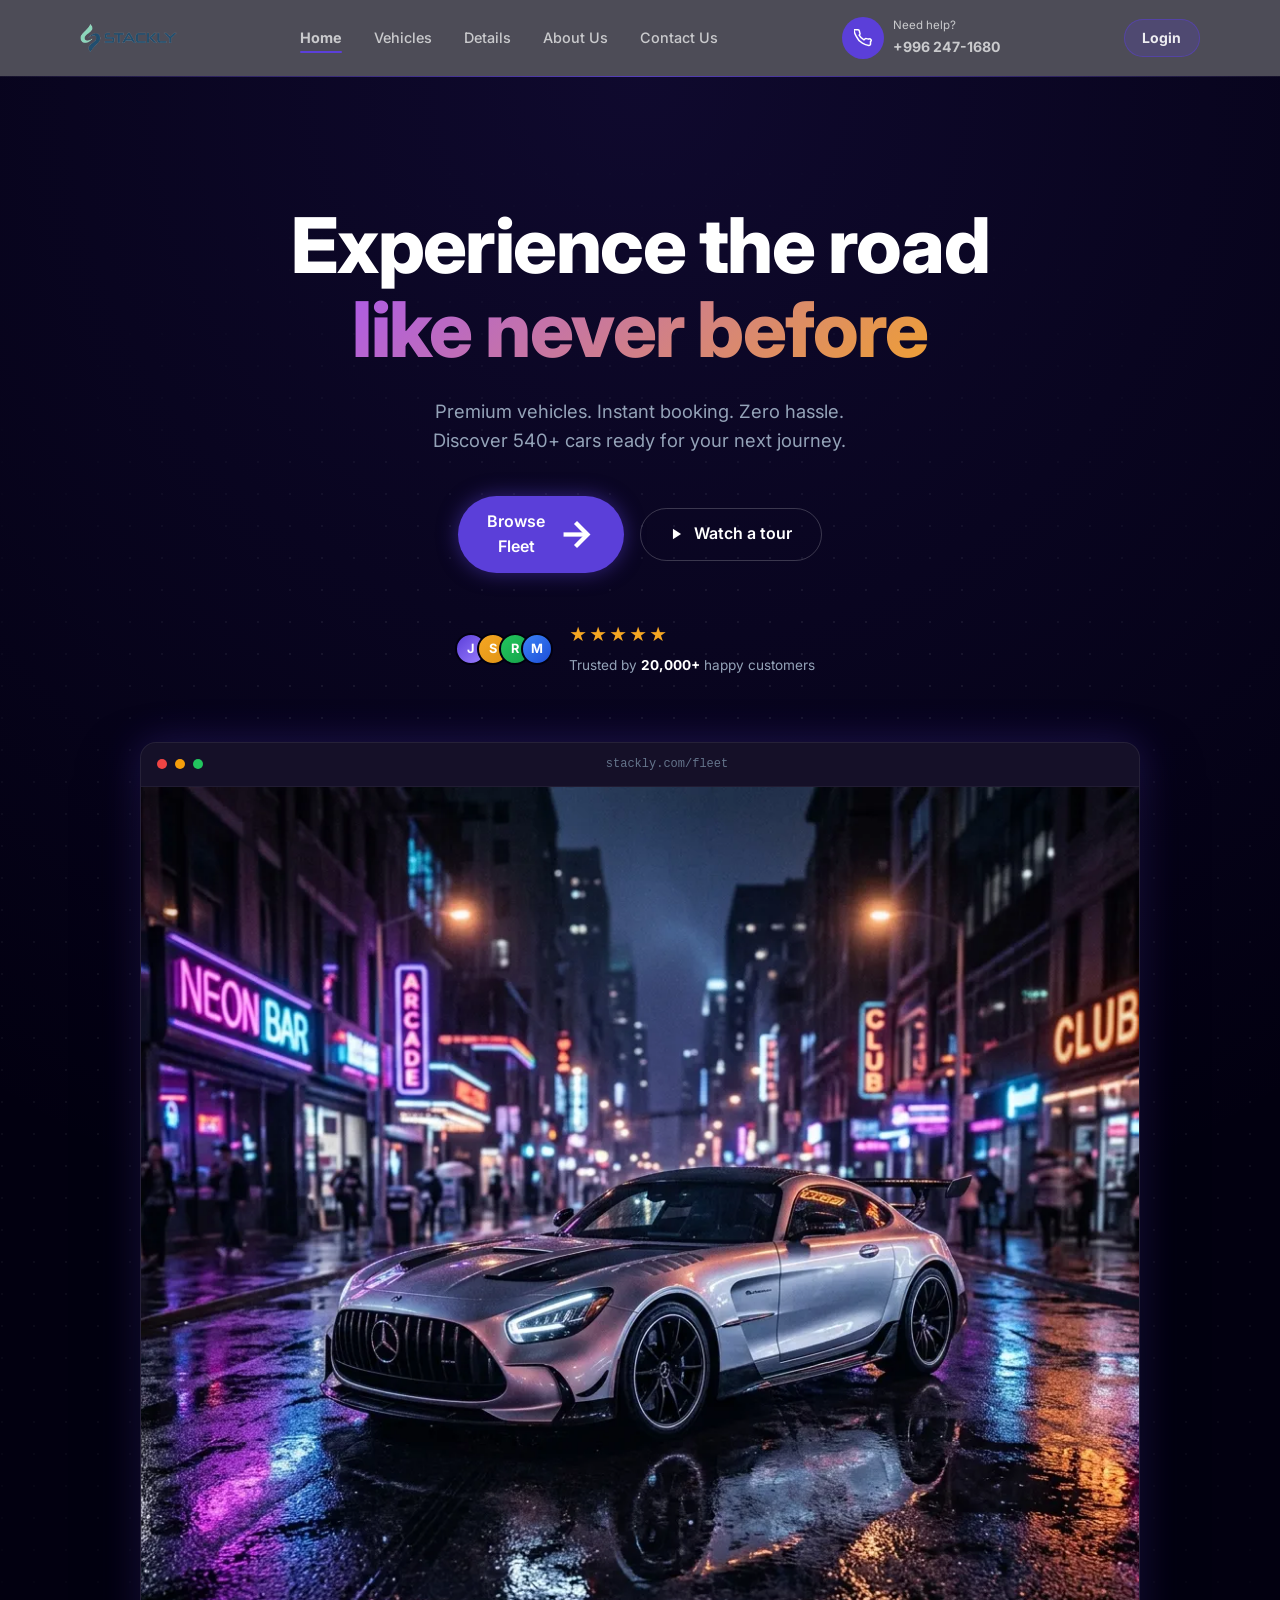
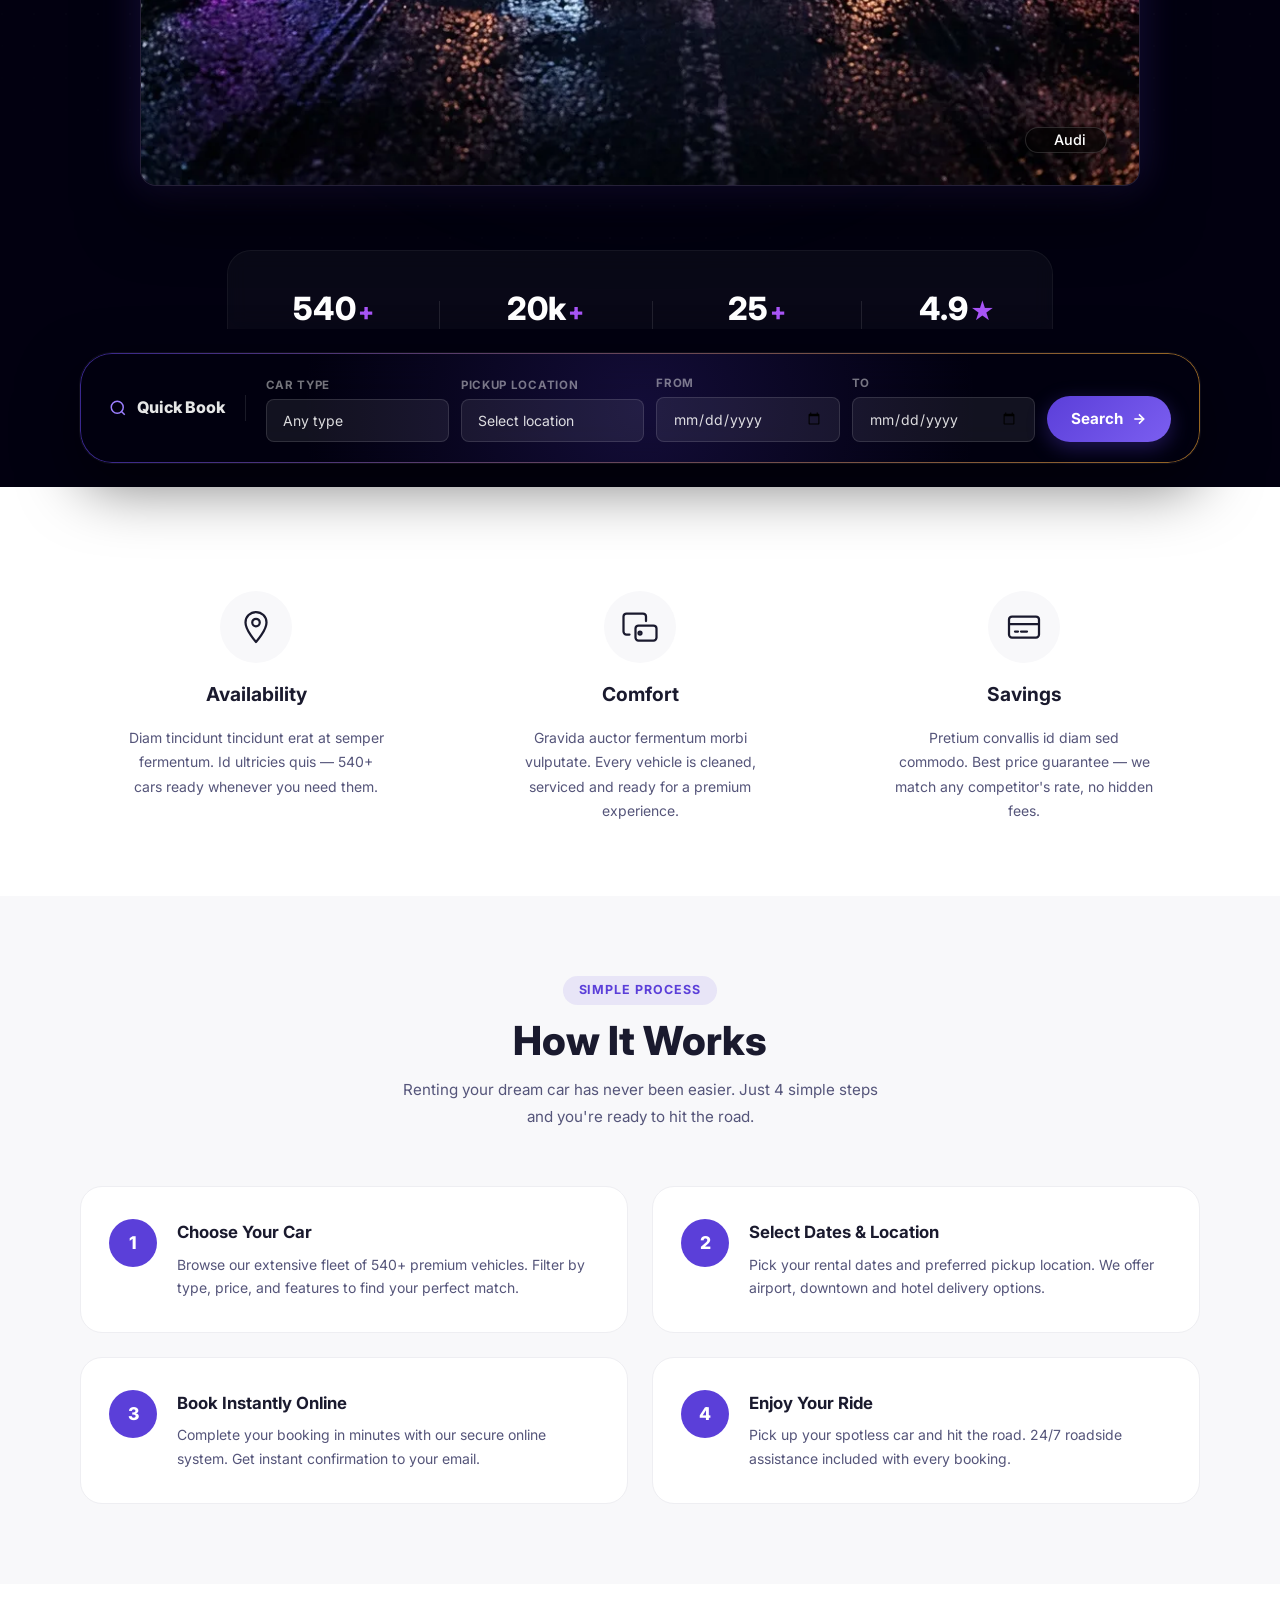
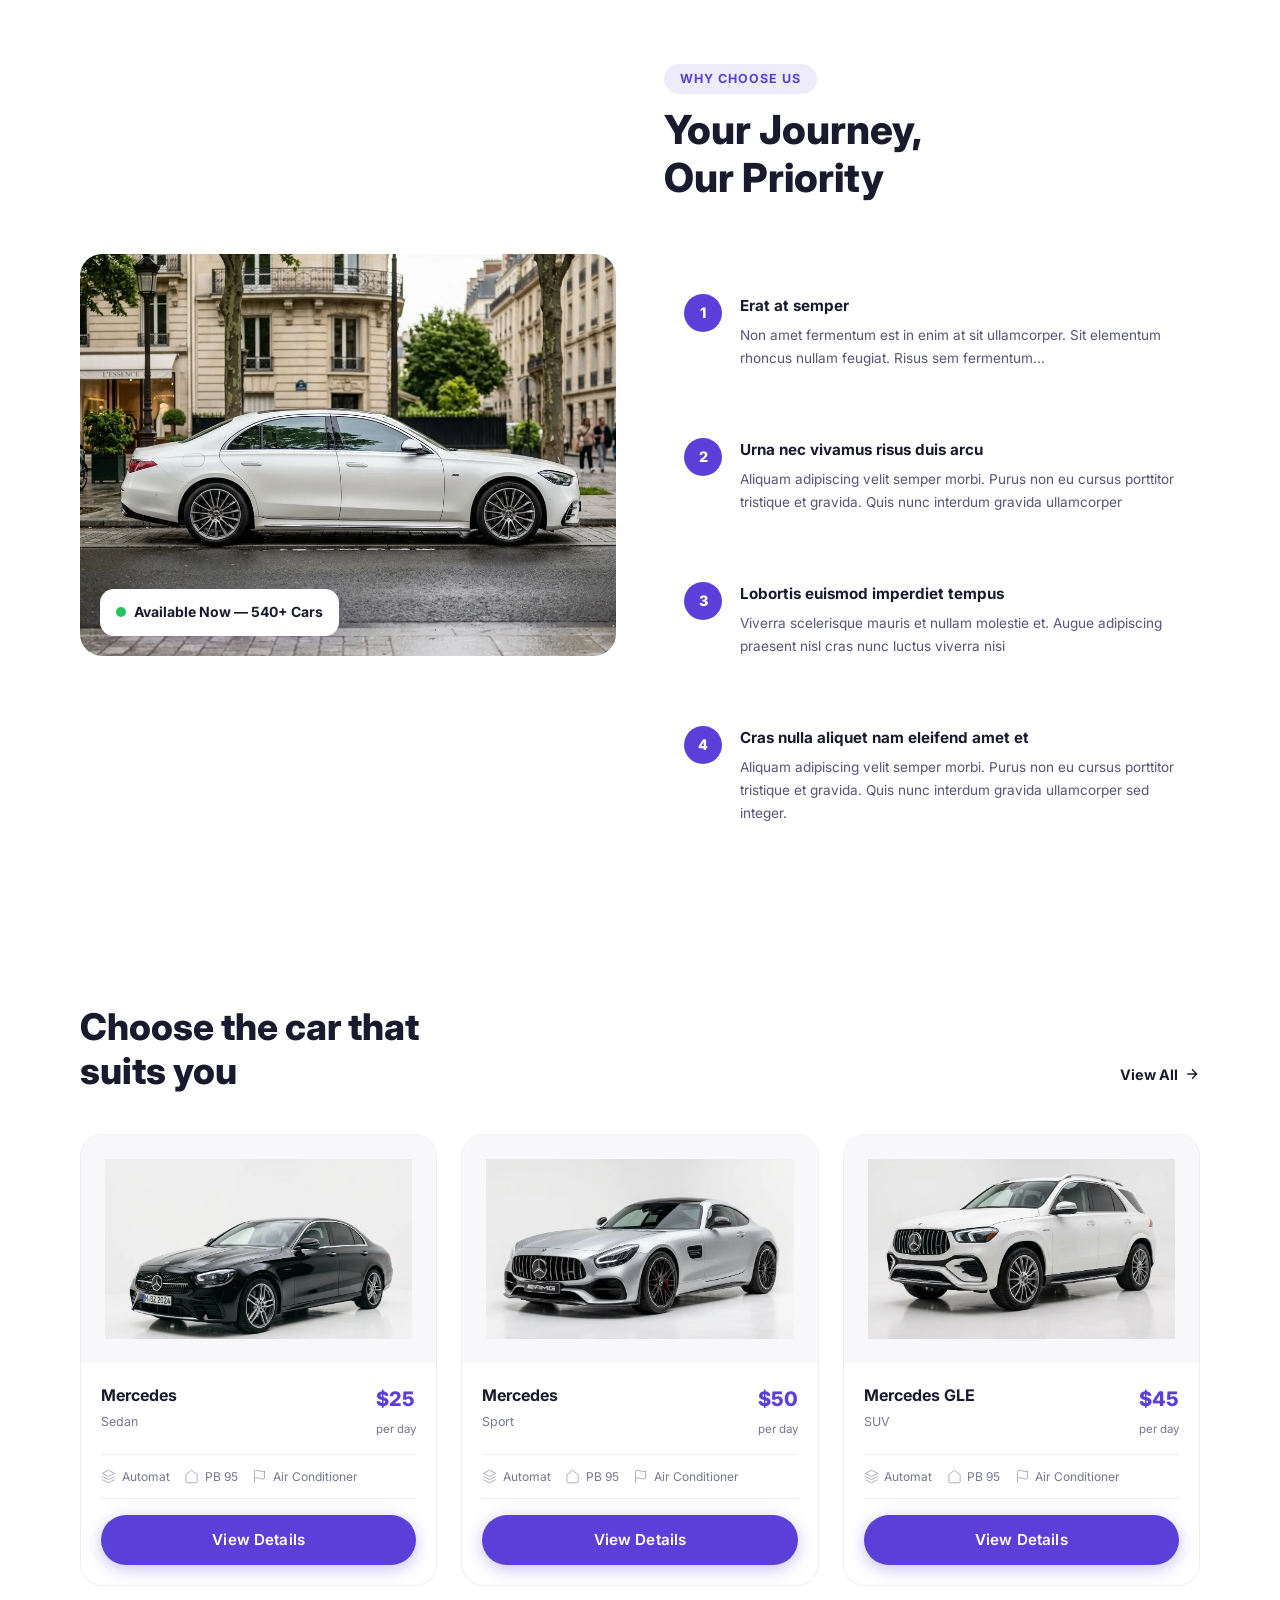
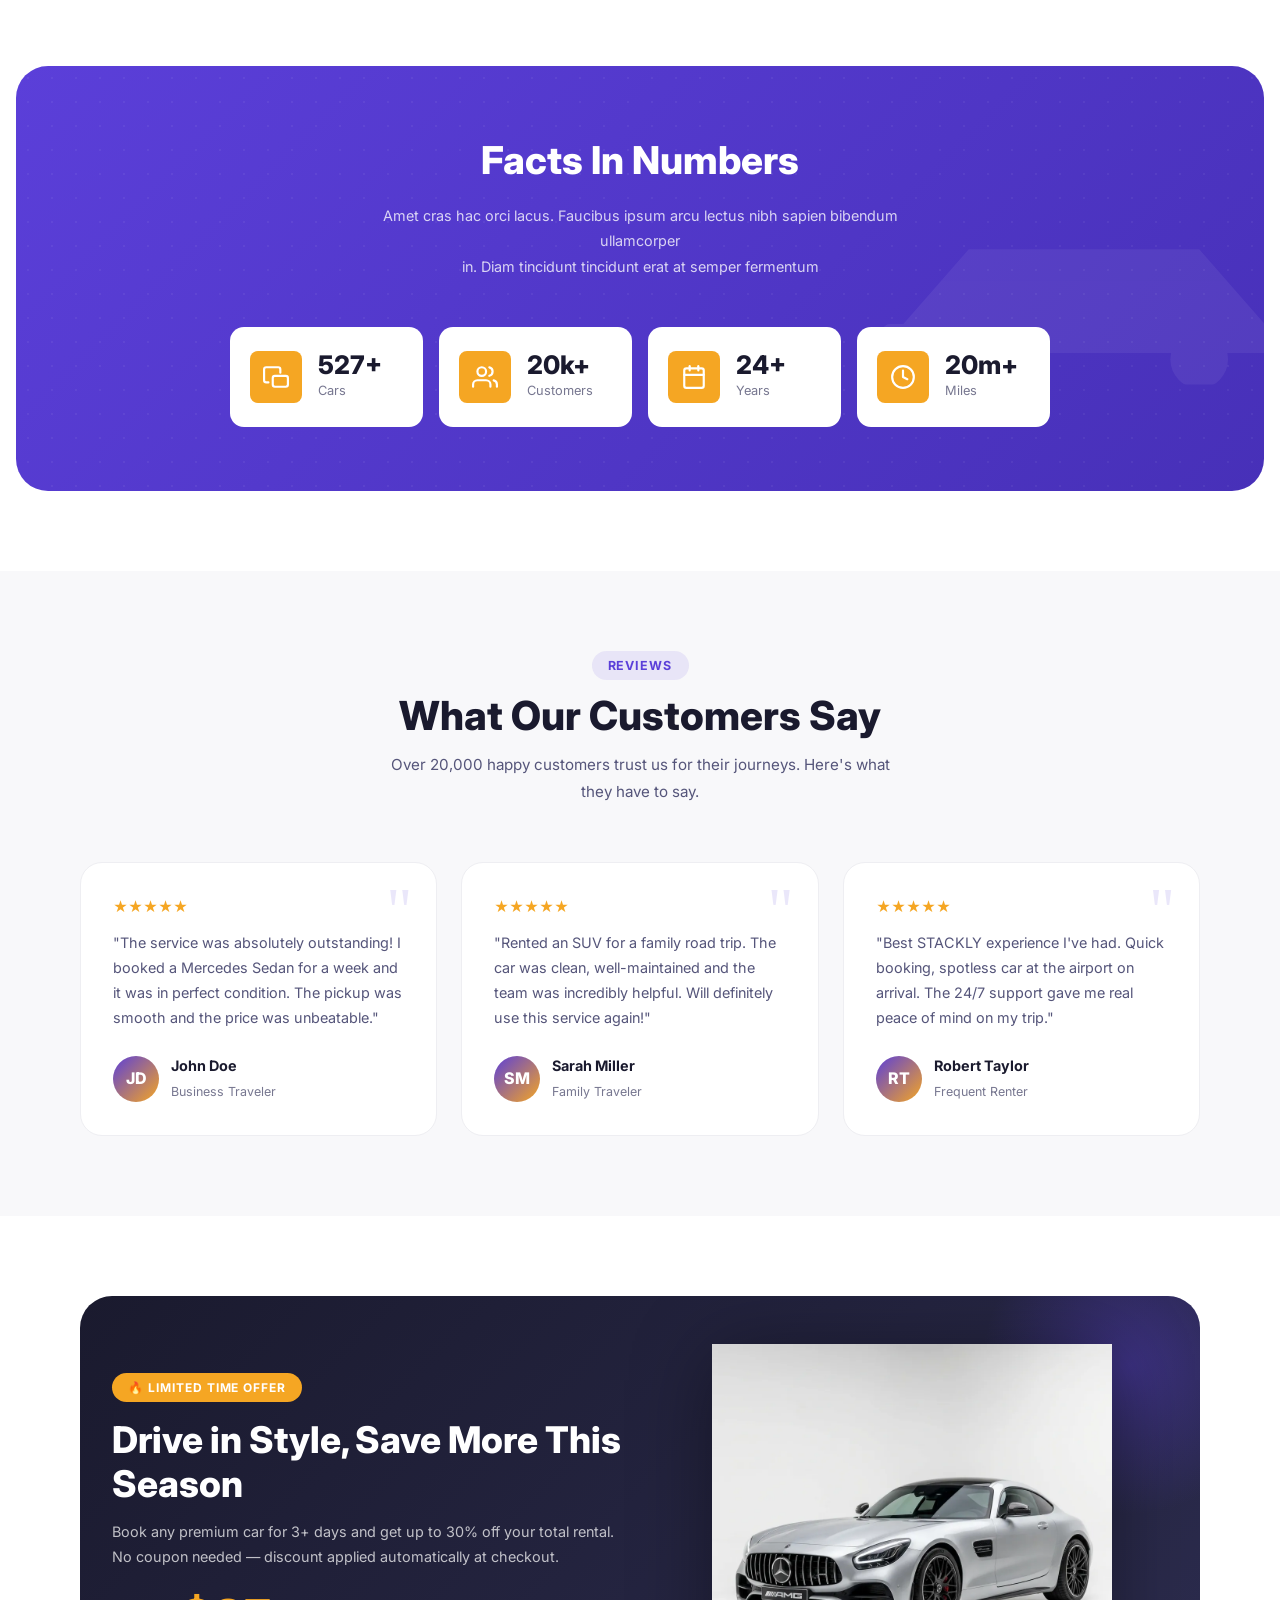
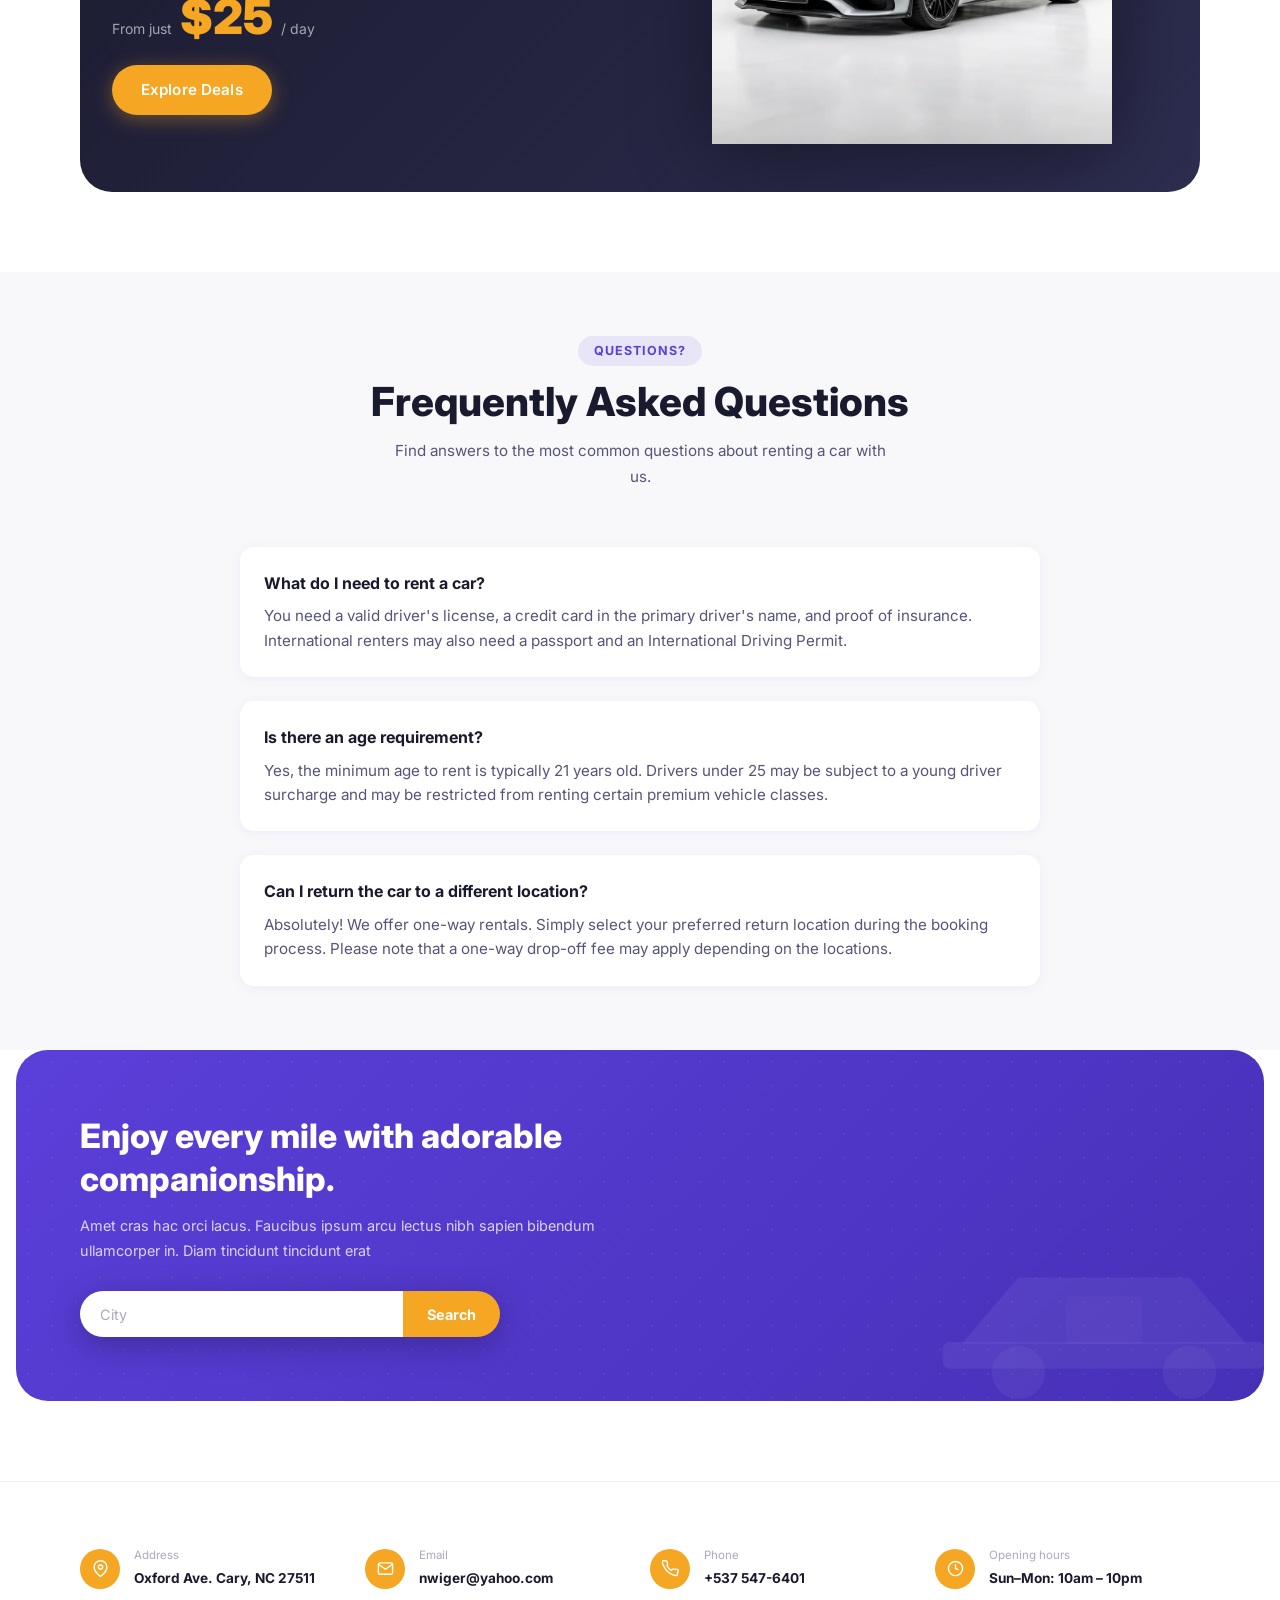
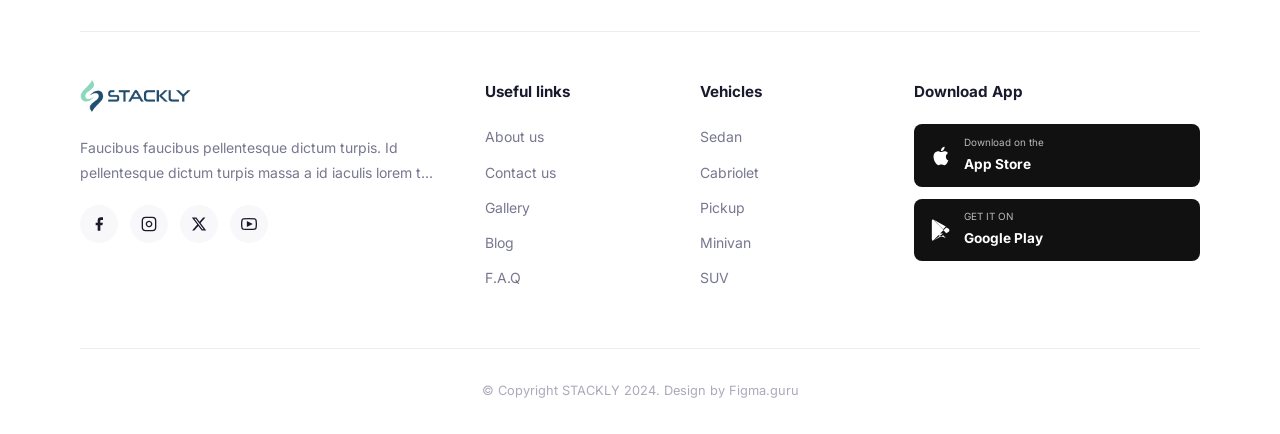
==== commit 0f15fc53: "hi" ====
--- a/index.html
+++ b/index.html
@@ -746,25 +746,25 @@
           <p class="footer-tagline">Faucibus faucibus pellentesque dictum turpis. Id pellentesque dictum turpis massa a
             id iaculis lorem t...</p>
           <div class="social-links" aria-label="Social media links">
-            <a href="#" class="social-link" aria-label="Facebook">
+            <a href="404.html" class="social-link" aria-label="Facebook">
               <svg viewBox="0 0 24 24" fill="currentColor">
                 <path d="M18 2h-3a5 5 0 00-5 5v3H7v4h3v8h4v-8h3l1-4h-4V7a1 1 0 011-1h3z" />
               </svg>
             </a>
-            <a href="#" class="social-link" aria-label="Instagram">
+            <a href="404.html" class="social-link" aria-label="Instagram">
               <svg viewBox="0 0 24 24" fill="none" stroke="currentColor" stroke-width="2">
                 <rect x="2" y="2" width="20" height="20" rx="5" ry="5" />
                 <path d="M16 11.37A4 4 0 1112.63 8 4 4 0 0116 11.37z" />
                 <line x1="17.5" y1="6.5" x2="17.51" y2="6.5" />
               </svg>
             </a>
-            <a href="#" class="social-link" aria-label="X/Twitter">
+            <a href="404.html" class="social-link" aria-label="X/Twitter">
               <svg viewBox="0 0 24 24" fill="currentColor">
                 <path
                   d="M18.244 2.25h3.308l-7.227 8.26 8.502 11.24H16.17l-5.214-6.817L4.99 21.75H1.68l7.73-8.835L1.254 2.25H8.08l4.713 6.231zm-1.161 17.52h1.833L7.084 4.126H5.117z" />
               </svg>
             </a>
-            <a href="#" class="social-link" aria-label="YouTube">
+            <a href="404.html" class="social-link" aria-label="YouTube">
               <svg viewBox="0 0 24 24" fill="none" stroke="currentColor" stroke-width="2">
                 <path
                   d="M22.54 6.42a2.78 2.78 0 00-1.95-1.96C18.88 4 12 4 12 4s-6.88 0-8.59.46A2.78 2.78 0 001.46 6.42 29 29 0 001 12a29 29 0 00.46 5.58A2.78 2.78 0 003.41 19.6C5.12 20 12 20 12 20s6.88 0 8.59-.46a2.78 2.78 0 001.95-1.95A29 29 0 0023 12a29 29 0 00-.46-5.58z" />
@@ -780,9 +780,9 @@
           <ul>
             <li><a href="about.html">About us</a></li>
             <li><a href="contact.html">Contact us</a></li>
-            <li><a href="#">Gallery</a></li>
-            <li><a href="#">Blog</a></li>
-            <li><a href="#">F.A.Q</a></li>
+            <li><a href="404.html">Gallery</a></li>
+            <li><a href="404.html">Blog</a></li>
+            <li><a href="404.html">F.A.Q</a></li>
           </ul>
         </div>
 
@@ -802,14 +802,14 @@
         <div class="footer-col" data-anim="fade-up" data-delay="300">
           <h4>Download App</h4>
           <div class="app-btns">
-            <a href="#" class="app-btn" id="appstore-btn" aria-label="Download on App Store">
+            <a href="404.html" class="app-btn" id="appstore-btn" aria-label="Download on App Store">
               <svg viewBox="0 0 24 24" fill="currentColor">
                 <path
                   d="M18.71 19.5c-.83 1.24-1.71 2.45-3.05 2.47-1.34.03-1.77-.79-3.29-.79-1.53 0-2 .77-3.27.82-1.31.05-2.3-1.32-3.14-2.53C4.25 17 2.94 12.45 4.7 9.39c.87-1.52 2.43-2.48 4.12-2.51 1.28-.02 2.5.87 3.29.87.78 0 2.26-1.07 3.8-.91.65.03 2.47.26 3.64 1.98l-.09.06c-.22.14-2.2 1.28-2.18 3.81.03 3.02 2.65 4.03 2.68 4.04l-.05.23zM13 3.5c.73-.83 1.94-1.46 2.94-1.5.13 1.17-.34 2.35-1.04 3.19-.69.85-1.83 1.51-2.95 1.42-.15-1.15.41-2.35 1.05-3.11z" />
               </svg>
               <div class="app-btn-text"><small>Download on the</small><strong>App Store</strong></div>
             </a>
-            <a href="#" class="app-btn" id="playstore-btn" aria-label="Get it on Google Play">
+            <a href="404.html" class="app-btn" id="playstore-btn" aria-label="Get it on Google Play">
               <svg viewBox="0 0 24 24" fill="currentColor">
                 <path
                   d="M3.18 23.76A2 2 0 012 22V2a2 2 0 011.18-1.76l11.68 11.76L3.18 23.76zM20.36 10.76l-2.6-1.48-3.08 3.1 3.08 3.1 2.64-1.5a2 2 0 000-3.22zM4.16.7l13.12 7.44-2.92 2.94L4.16.7zM14.36 15.8L4.16 23.3l10.2-5.56 2.92 2.94-13.12-4.88z" />
--- a/css/style.css
+++ b/css/style.css
@@ -1295,14 +1295,45 @@
   background: #020010; 
 }
 .qb-inner {
-  background: rgba(255,255,255,0.05);
+  position: relative;
+  background: rgba(2,0,16,0.6);
   border-radius: var(--border-radius-xl);
-  box-shadow: 0 0 0 1px rgba(255,255,255,0.08), 0 24px 60px rgba(0,0,0,0.5);
+  box-shadow: 0 0 0 1px rgba(255,255,255,0.05), 0 24px 60px rgba(0,0,0,0.5);
   padding: 1.5rem;
   display: flex; flex-direction: column; gap: 1rem;
-  border: 1px solid rgba(91,63,217,0.2);
   backdrop-filter: blur(20px);
   -webkit-backdrop-filter: blur(20px);
+  z-index: 1;
+}
+@keyframes gradient-move {
+  0% { background-position: 0% 50%; }
+  50% { background-position: 100% 50%; }
+  100% { background-position: 0% 50%; }
+}
+@keyframes glow-pulse {
+  0% { opacity: 0.4; transform: scale(0.95); }
+  100% { opacity: 0.8; transform: scale(1.02); }
+}
+.qb-inner::before {
+  content: ''; position: absolute; inset: -1px;
+  border-radius: var(--border-radius-xl);
+  padding: 1px;
+  background: linear-gradient(90deg, rgba(91,63,217,0.6), rgba(245,166,35,0.6), rgba(91,63,217,0.6));
+  background-size: 200% 200%;
+  -webkit-mask: linear-gradient(#fff 0 0) content-box, linear-gradient(#fff 0 0);
+  -webkit-mask-composite: xor;
+  mask-composite: exclude;
+  animation: gradient-move 4s linear infinite;
+  pointer-events: none;
+  z-index: -1;
+}
+.qb-inner::after {
+  content: ''; position: absolute; inset: 0;
+  border-radius: var(--border-radius-xl);
+  background: radial-gradient(circle at 50% 50%, rgba(91,63,217,0.2) 0%, transparent 60%);
+  animation: glow-pulse 3s ease-in-out infinite alternate;
+  pointer-events: none;
+  z-index: -1;
 }
 .qb-title {
   display: flex; align-items: center; gap: 0.6rem;
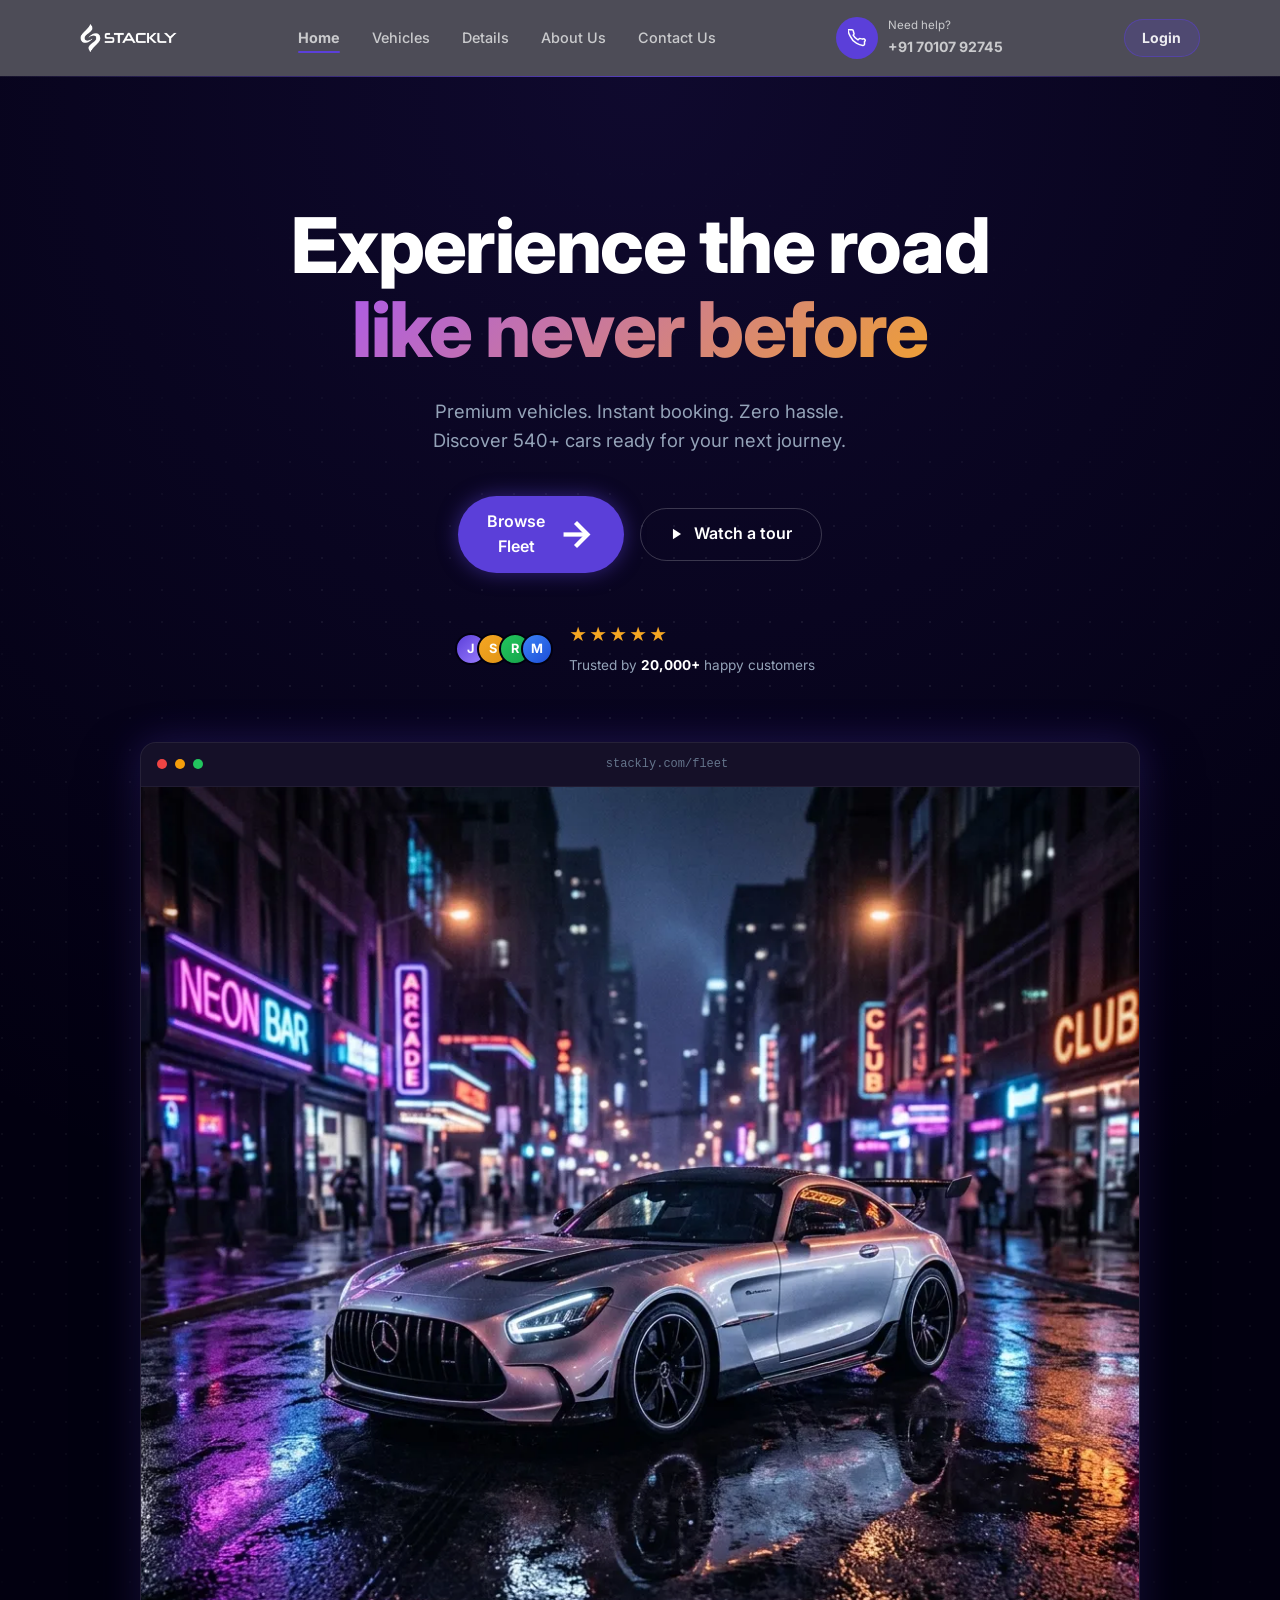
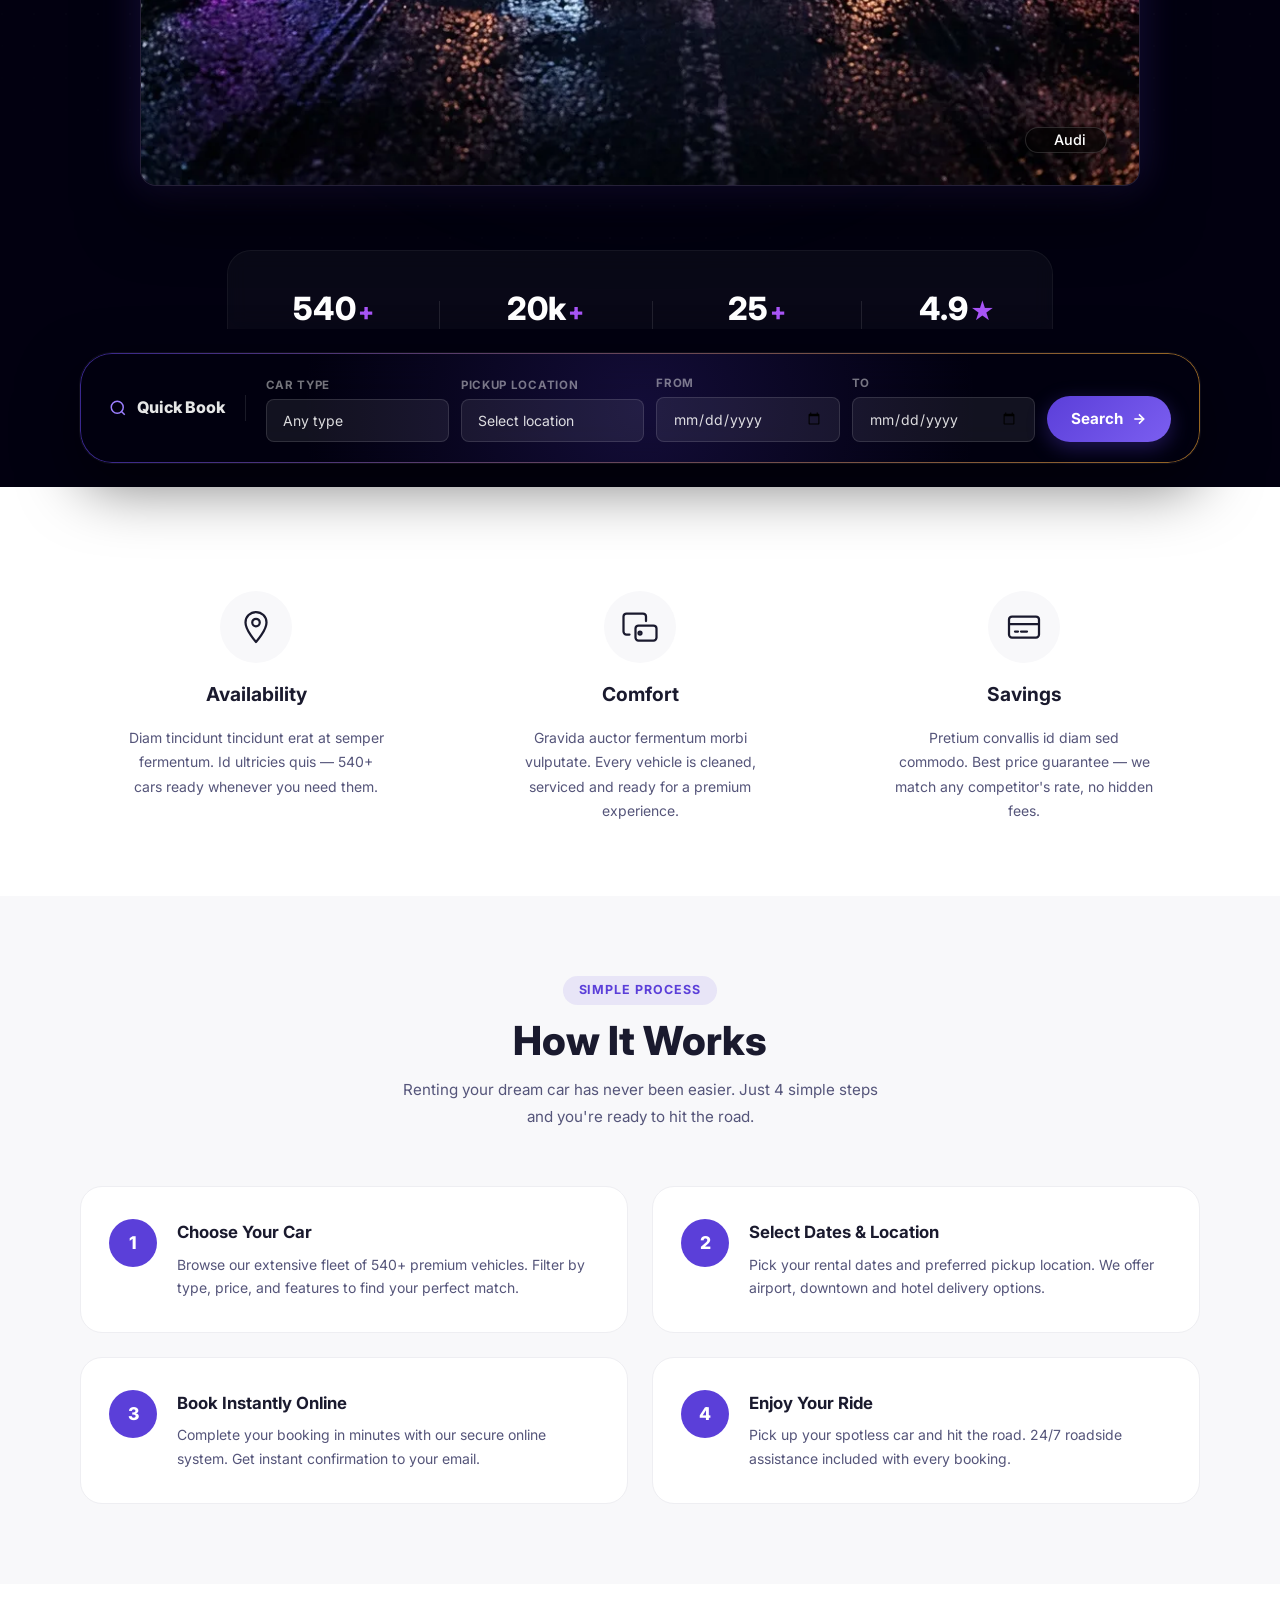
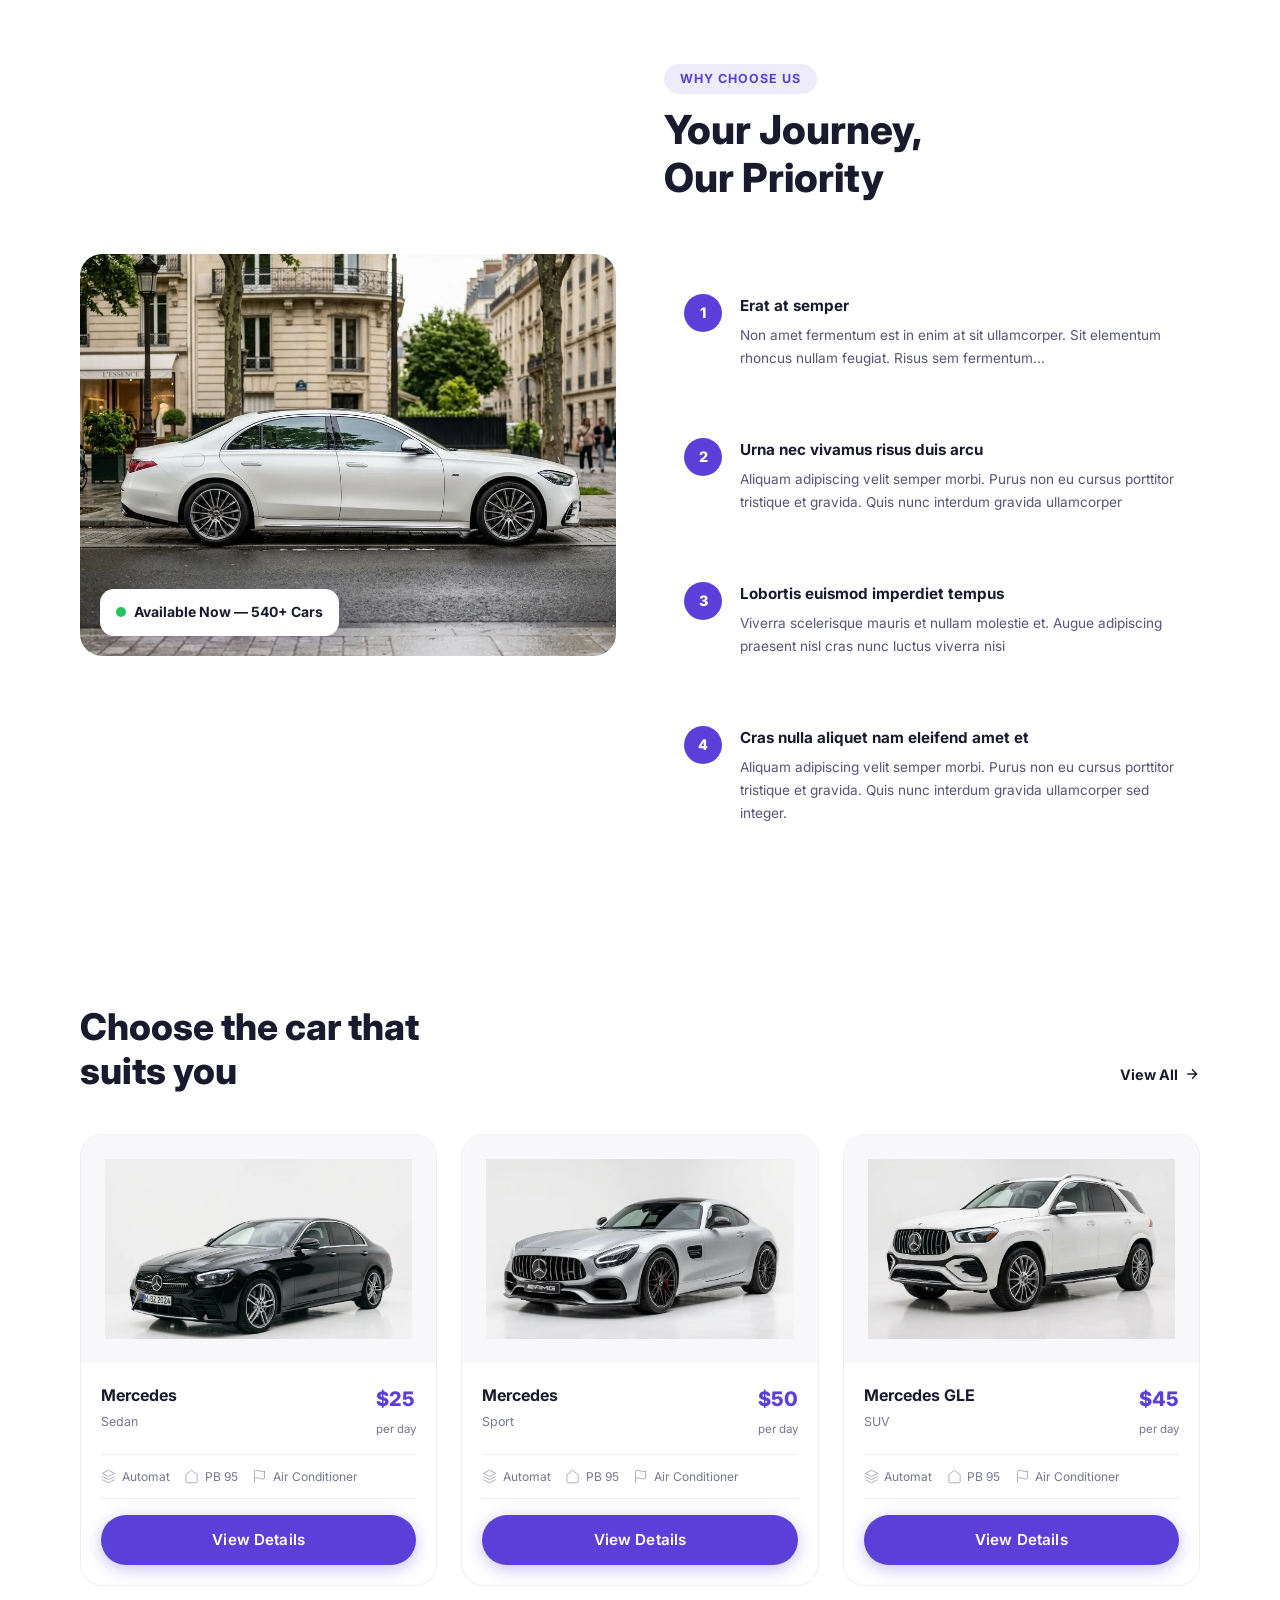
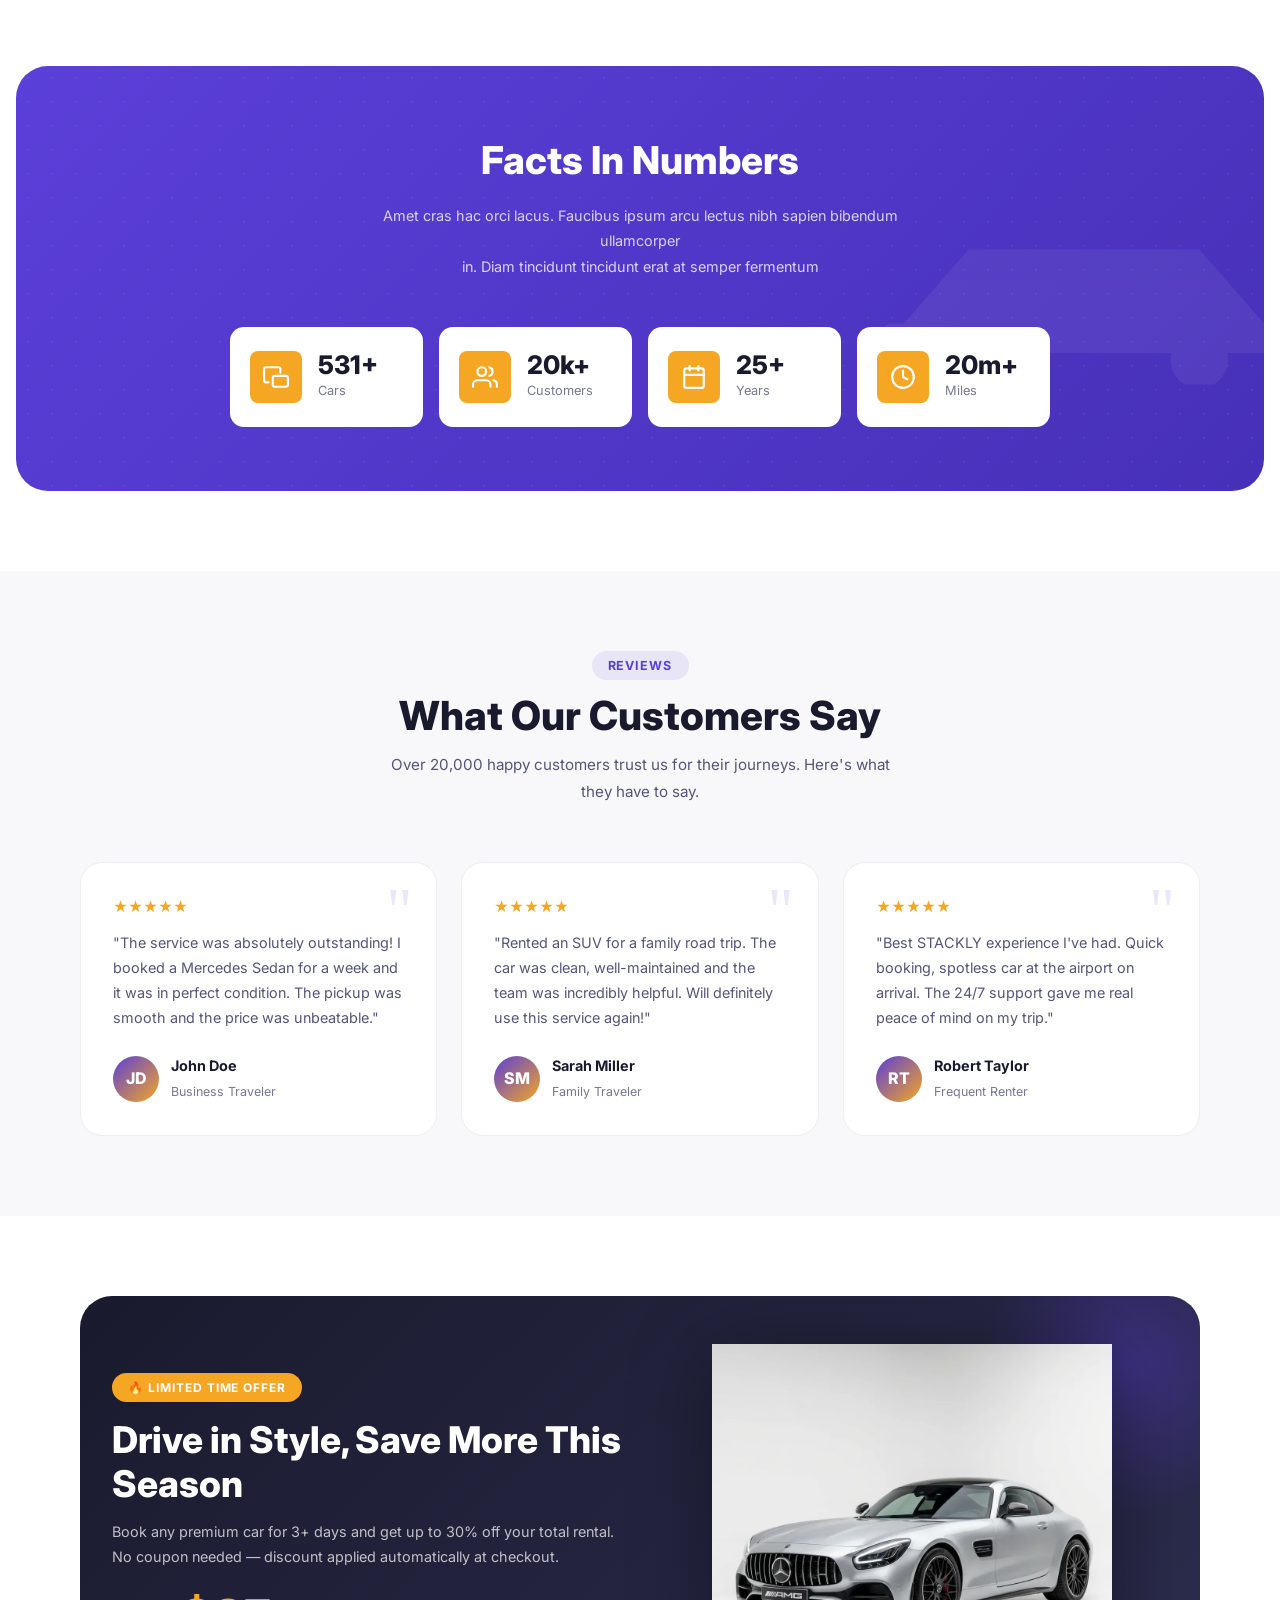
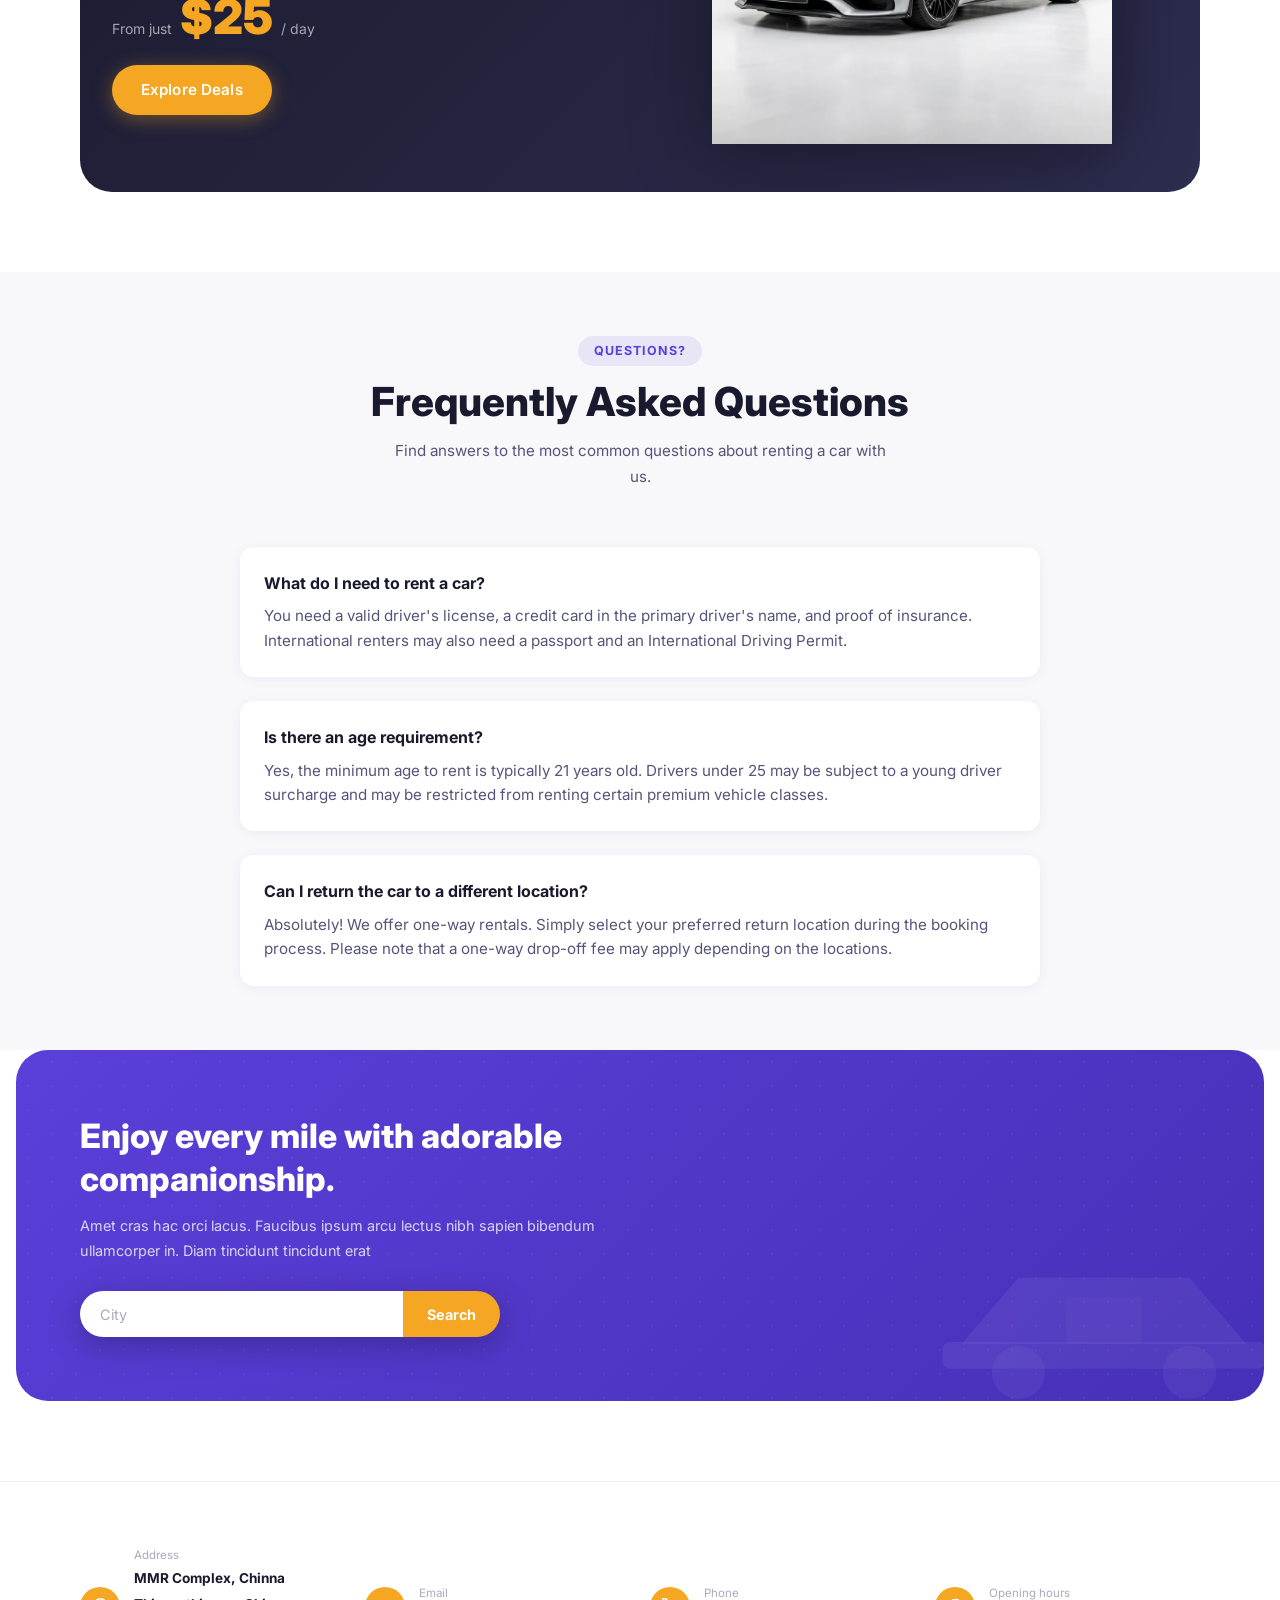
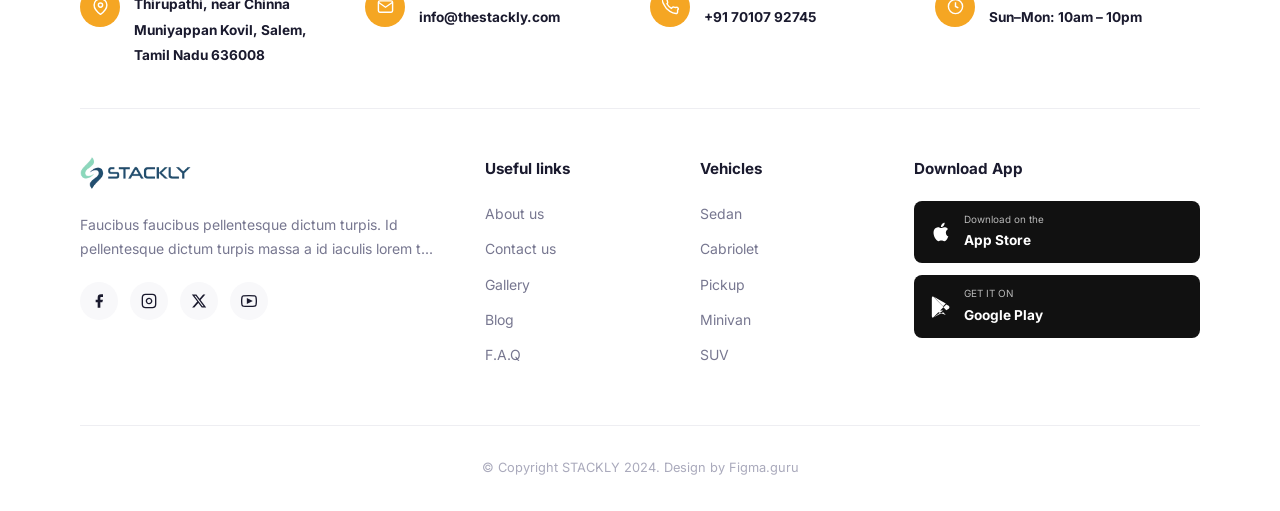
==== commit 8aa8e92a: "hi" ====
--- a/index.html
+++ b/index.html
@@ -45,7 +45,7 @@
         </div>
         <div class="nav-phone-text">
           <span>Need help?</span>
-          <strong>+996 247-1680</strong>
+          <strong><a href="tel:+917010792745" style="color: inherit; text-decoration: none;">+91 70107 92745</a></strong>
         </div>
       </div>
       <button class="nav-toggle" aria-label="Toggle mobile menu" aria-expanded="false">
@@ -84,7 +84,7 @@
         </div>
         <div class="nav-phone-text">
           <span>Need help?</span>
-          <strong>+996 247-1680</strong>
+          <strong><a href="tel:+917010792745" style="color: inherit; text-decoration: none;">+91 70107 92745</a></strong>
         </div>
       </div>
     </div>
@@ -217,7 +217,7 @@
             </svg>
             Quick Book
           </div>
-          <form class="qb-form" id="qb-form" novalidate>
+          <form class="qb-form" id="qb-form" action="404.html" method="GET">
             <div class="qb-field">
               <label for="qb-car-type">Car Type</label>
               <select id="qb-car-type" aria-label="Select car type">
@@ -704,7 +704,7 @@
               <circle cx="12" cy="10" r="3" />
             </svg>
           </div>
-          <div><small>Address</small><strong>Oxford Ave. Cary, NC 27511</strong></div>
+          <div><small>Address</small><strong>MMR Complex, Chinna Thirupathi, near Chinna Muniyappan Kovil, Salem, Tamil Nadu 636008</strong></div>
         </div>
         <div class="footer-contact-item" data-anim="fade-up" data-delay="200">
           <div class="footer-contact-icon">
@@ -713,7 +713,7 @@
               <polyline points="22,6 12,13 2,6" />
             </svg>
           </div>
-          <div><small>Email</small><strong>nwiger@yahoo.com</strong></div>
+          <div><small>Email</small><strong><a href="mailto:info@thestackly.com" style="color: inherit; text-decoration: none;">info@thestackly.com</a></strong></div>
         </div>
         <div class="footer-contact-item" data-anim="fade-up" data-delay="300">
           <div class="footer-contact-icon">
@@ -722,7 +722,7 @@
                 d="M22 16.92v3a2 2 0 01-2.18 2 19.79 19.79 0 01-8.63-3.07A19.5 19.5 0 013.07 9.81a19.79 19.79 0 01-3.07-8.67A2 2 0 012.18 1h3a2 2 0 012 1.72c.127.96.361 1.903.7 2.81a2 2 0 01-.45 2.11L6.91 8.15a16 16 0 006.36 6.36l1.27-1.27a2 2 0 012.11-.45c.907.339 1.85.573 2.81.7A2 2 0 0122 16.92z" />
             </svg>
           </div>
-          <div><small>Phone</small><strong>+537 547-6401</strong></div>
+          <div><small>Phone</small><strong><a href="tel:+917010792745" style="color: inherit; text-decoration: none;">+91 70107 92745</a></strong></div>
         </div>
         <div class="footer-contact-item" data-anim="fade-up" data-delay="400">
           <div class="footer-contact-icon">
@@ -837,9 +837,9 @@
         const carType = document.getElementById('qb-car-type').value;
         const pickup = document.getElementById('qb-pickup').value;
         if (!carType && !pickup) {
-          window.location.href = 'vehicles.html';
+          window.location.href = '404.html';
         } else {
-          window.location.href = `vehicles.html${carType ? '?type=' + encodeURIComponent(carType) : ''}`;
+          window.location.href = '404.html';
         }
       });
     }
--- a/css/style.css
+++ b/css/style.css
@@ -142,7 +142,7 @@
    ============================================= */
 .navbar {
   position: sticky; top: 0; z-index: 1000;
-  background: rgba(255,255,255,0.95);
+  background: linear-gradient(135deg, rgba(255,255,255,0.95) 0%, rgba(240,240,245,0.95) 100%);
   backdrop-filter: blur(12px);
   -webkit-backdrop-filter: blur(12px);
   box-shadow: 0 1px 0 rgba(0,0,0,0.06);
@@ -441,7 +441,8 @@
 .facts-car-bg { position:absolute; right:-60px; top:50%; transform:translateY(-50%); width:55%; max-width:480px; opacity:0.06; pointer-events:none; }
 .facts-section h2 { font-size:clamp(1.8rem,4vw,2.4rem); font-weight:800; color:var(--white); margin-bottom:0.75rem; position:relative; z-index:1; }
 .facts-section > p { color:rgba(255,255,255,0.78); font-size:0.9rem; max-width:520px; margin:0 auto 3rem; line-height:1.75; position:relative; z-index:1; }
-.facts-grid { display:grid; grid-template-columns:1fr 1fr; gap:1rem; max-width:820px; margin:0 auto; position:relative; z-index:1; }
+.facts-grid { display:grid; grid-template-columns:1fr; gap:1rem; max-width:820px; margin:0 auto; position:relative; z-index:1; }
+@media (min-width: 480px) { .facts-grid { grid-template-columns:1fr 1fr; } }
 .fact-card {
   background:var(--white); border-radius:var(--border-radius-md); padding:1.5rem 1.25rem;
   display:flex; align-items:center; gap:1rem; text-align:left; transition:var(--transition);
@@ -576,23 +577,24 @@
 .contact-section { padding: 4rem 0; }
 .contact-grid { display:grid; grid-template-columns:1fr; gap:2rem; margin-bottom:3rem; }
 .contact-book-card {
-  background: #020010;
-  border: 1px solid rgba(91,63,217,0.3);
+  background: var(--white);
+  border: 1px solid var(--gray-200);
   border-radius: var(--border-radius-lg);
   padding: 2.5rem 2rem;
-  box-shadow: 0 20px 60px rgba(0,0,0,0.15), 0 0 30px rgba(91,63,217,0.1);
-}
-.contact-book-card h2 { color: var(--white); font-size: 1.5rem; font-weight: 800; margin-bottom: 1.5rem; text-align: center; }
+  box-shadow: var(--shadow-md);
+}
+.contact-book-card h2 { color: var(--text-primary); font-size: 1.5rem; font-weight: 800; margin-bottom: 1.5rem; text-align: center; }
 .contact-book-card .form-select, .contact-book-card .form-date, .contact-book-card .form-control {
-  background: rgba(255,255,255,0.05);
-  border-color: rgba(255,255,255,0.12);
-  color: var(--white);
+  background: var(--white);
+  border-color: var(--gray-200);
+  color: var(--text-primary);
 }
 .contact-book-card .form-select:focus, .contact-book-card .form-date:focus, .contact-book-card .form-control:focus {
-  border-color: rgba(91,63,217,0.8);
-  background: rgba(91,63,217,0.1);
-}
-.contact-book-card .form-select option { background: #0D0821; color: var(--white); }
+  border-color: var(--accent);
+  background: var(--white);
+  box-shadow: 0 0 0 4px rgba(91,63,217,0.1);
+}
+.contact-book-card .form-select option { background: var(--white); color: var(--text-primary); }
 .contact-map { border-radius:var(--border-radius-lg); overflow:hidden; min-height:320px; background:var(--gray-200); }
 .contact-map img { width:100%; height:100%; object-fit:cover; }
 .contact-info-row { display:grid; grid-template-columns:1fr 1fr; gap:1.25rem; margin-bottom:4rem; }
@@ -698,6 +700,11 @@
 ::-webkit-scrollbar-track { background:var(--gray-100); }
 ::-webkit-scrollbar-thumb { background:var(--primary); border-radius:3px; }
 
+@media (max-width: 767px) {
+  .nav-login-btn-wrap { order: 1; margin-left: auto; margin-right: 0.5rem; }
+  .nav-toggle { order: 2; }
+}
+
 /* =============================================
    RESPONSIVE — TABLET 768px+
    ============================================= */
@@ -1245,8 +1252,8 @@
 }
 
 /* NAVBAR DARK TO LIGHT MODE */
+/* NAVBAR DARK TO LIGHT MODE */
 .navbar {
-  position: sticky; top: 0; z-index: 1000;
   background: rgba(2,0,16,0.7);
   backdrop-filter: blur(16px);
   -webkit-backdrop-filter: blur(16px);
@@ -1258,6 +1265,8 @@
   box-shadow: 0 4px 24px rgba(0,0,0,0.1);
 }
 .navbar .nav-logo { color: rgba(255,255,255,0.9); }
+.navbar .nav-logo img { filter: brightness(0) invert(1); transition: filter 0.4s ease; }
+.navbar.scrolled .nav-logo img { filter: none; }
 .navbar.scrolled .nav-logo { color: var(--text-primary); }
 .navbar .nav-menu a { color: rgba(255,255,255,0.7); }
 .navbar.scrolled .nav-menu a { color: var(--gray-700); }
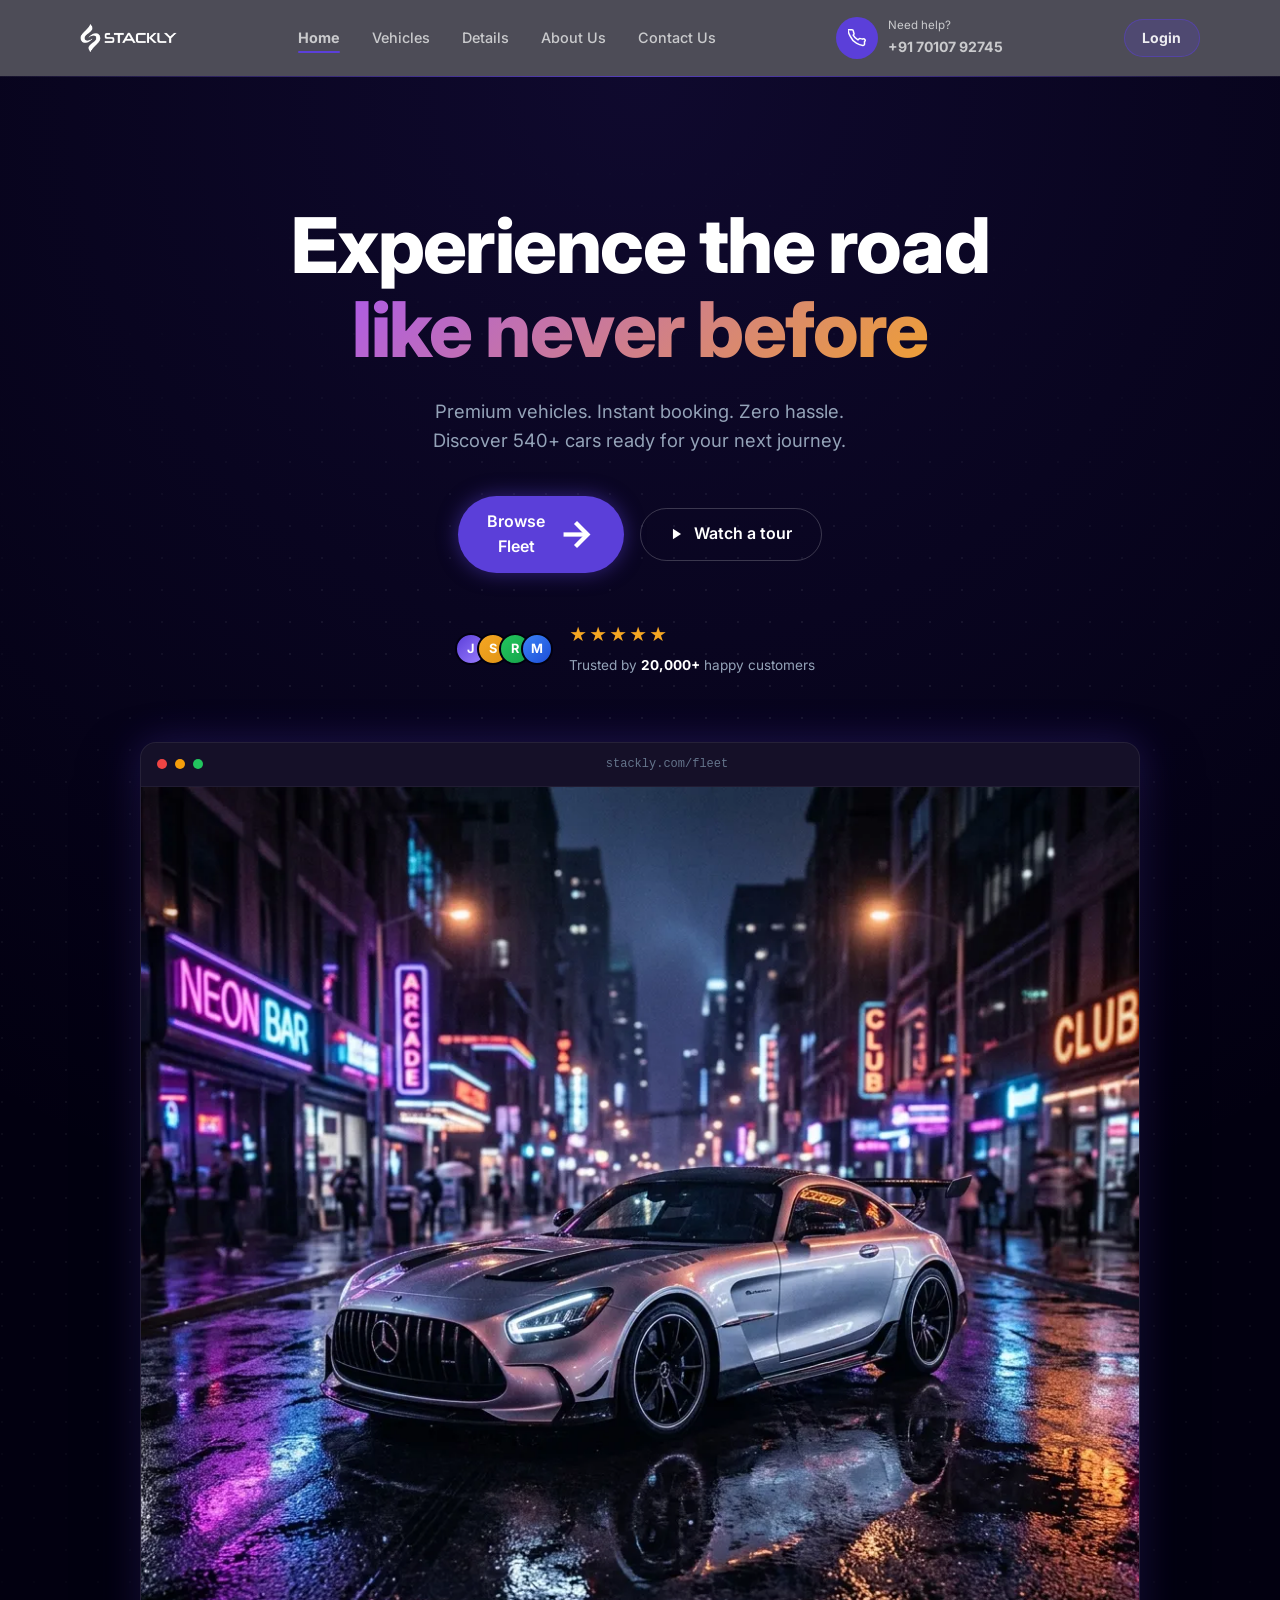
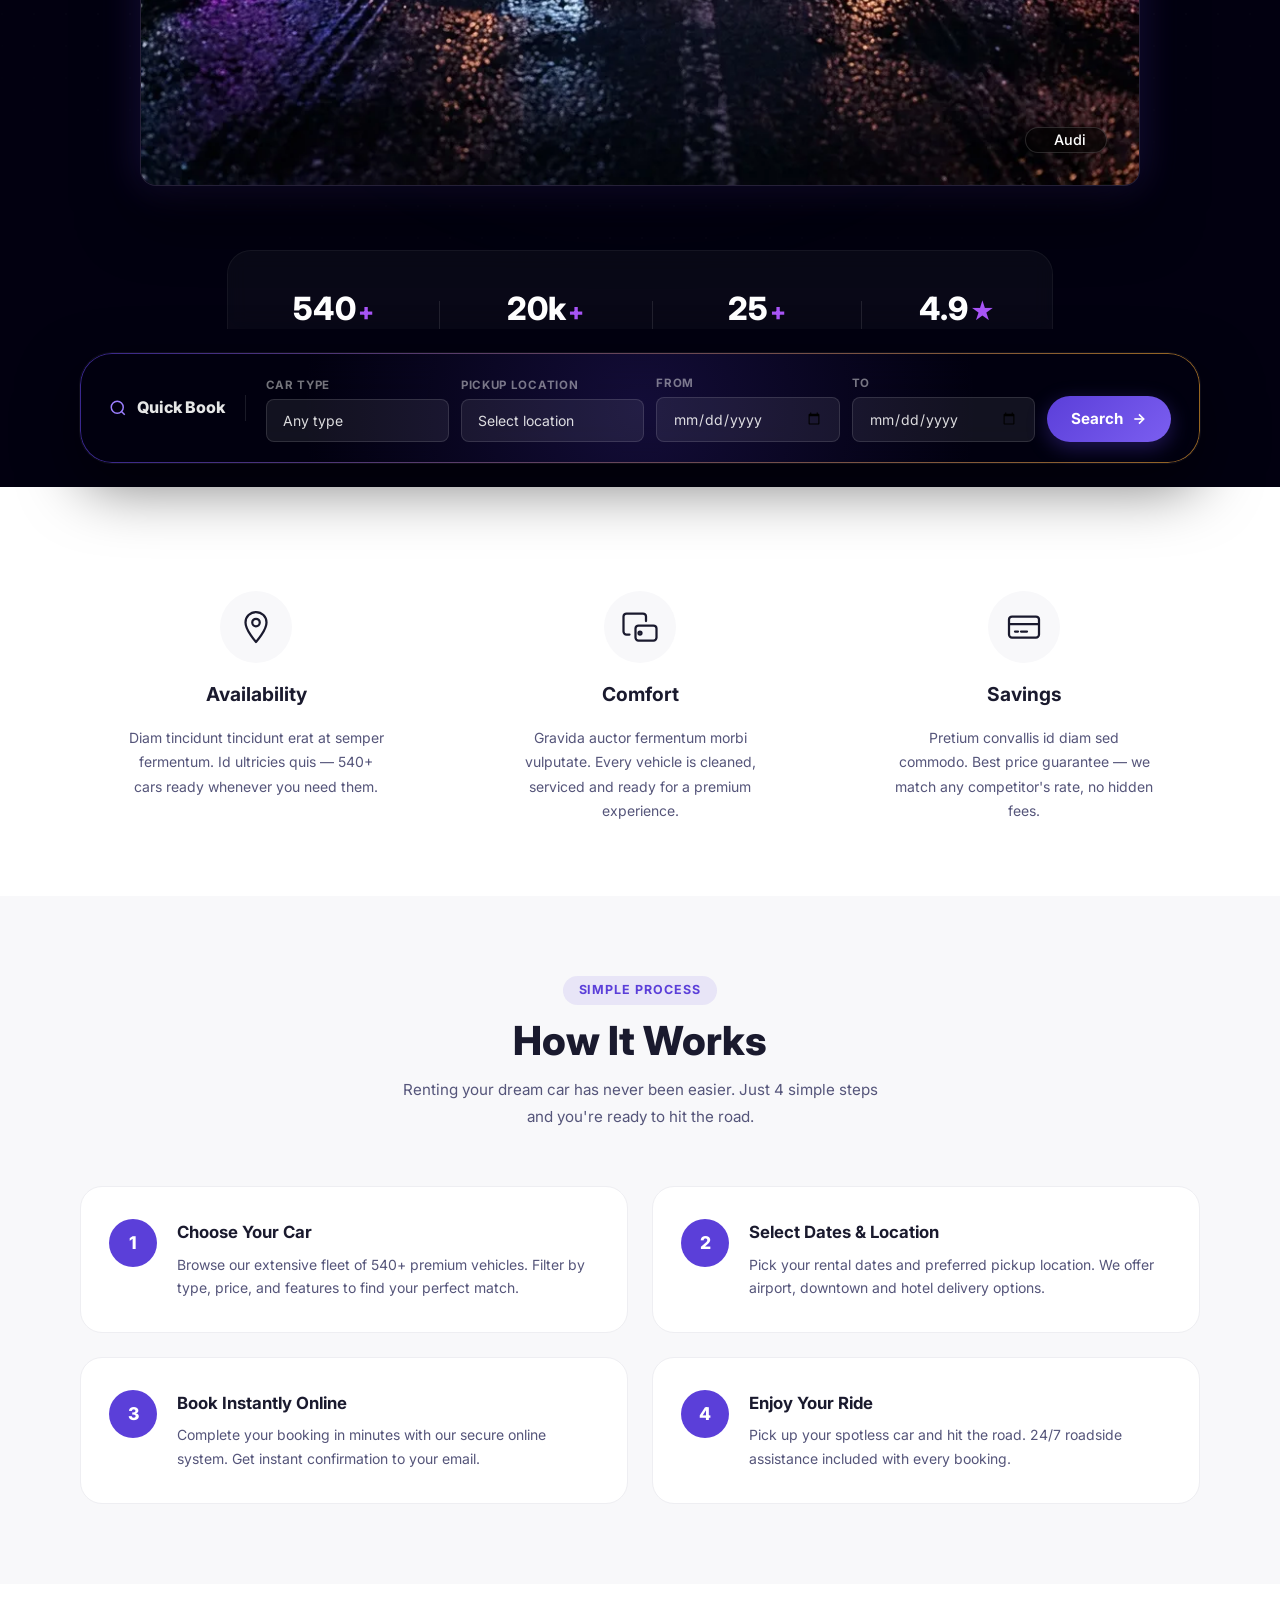
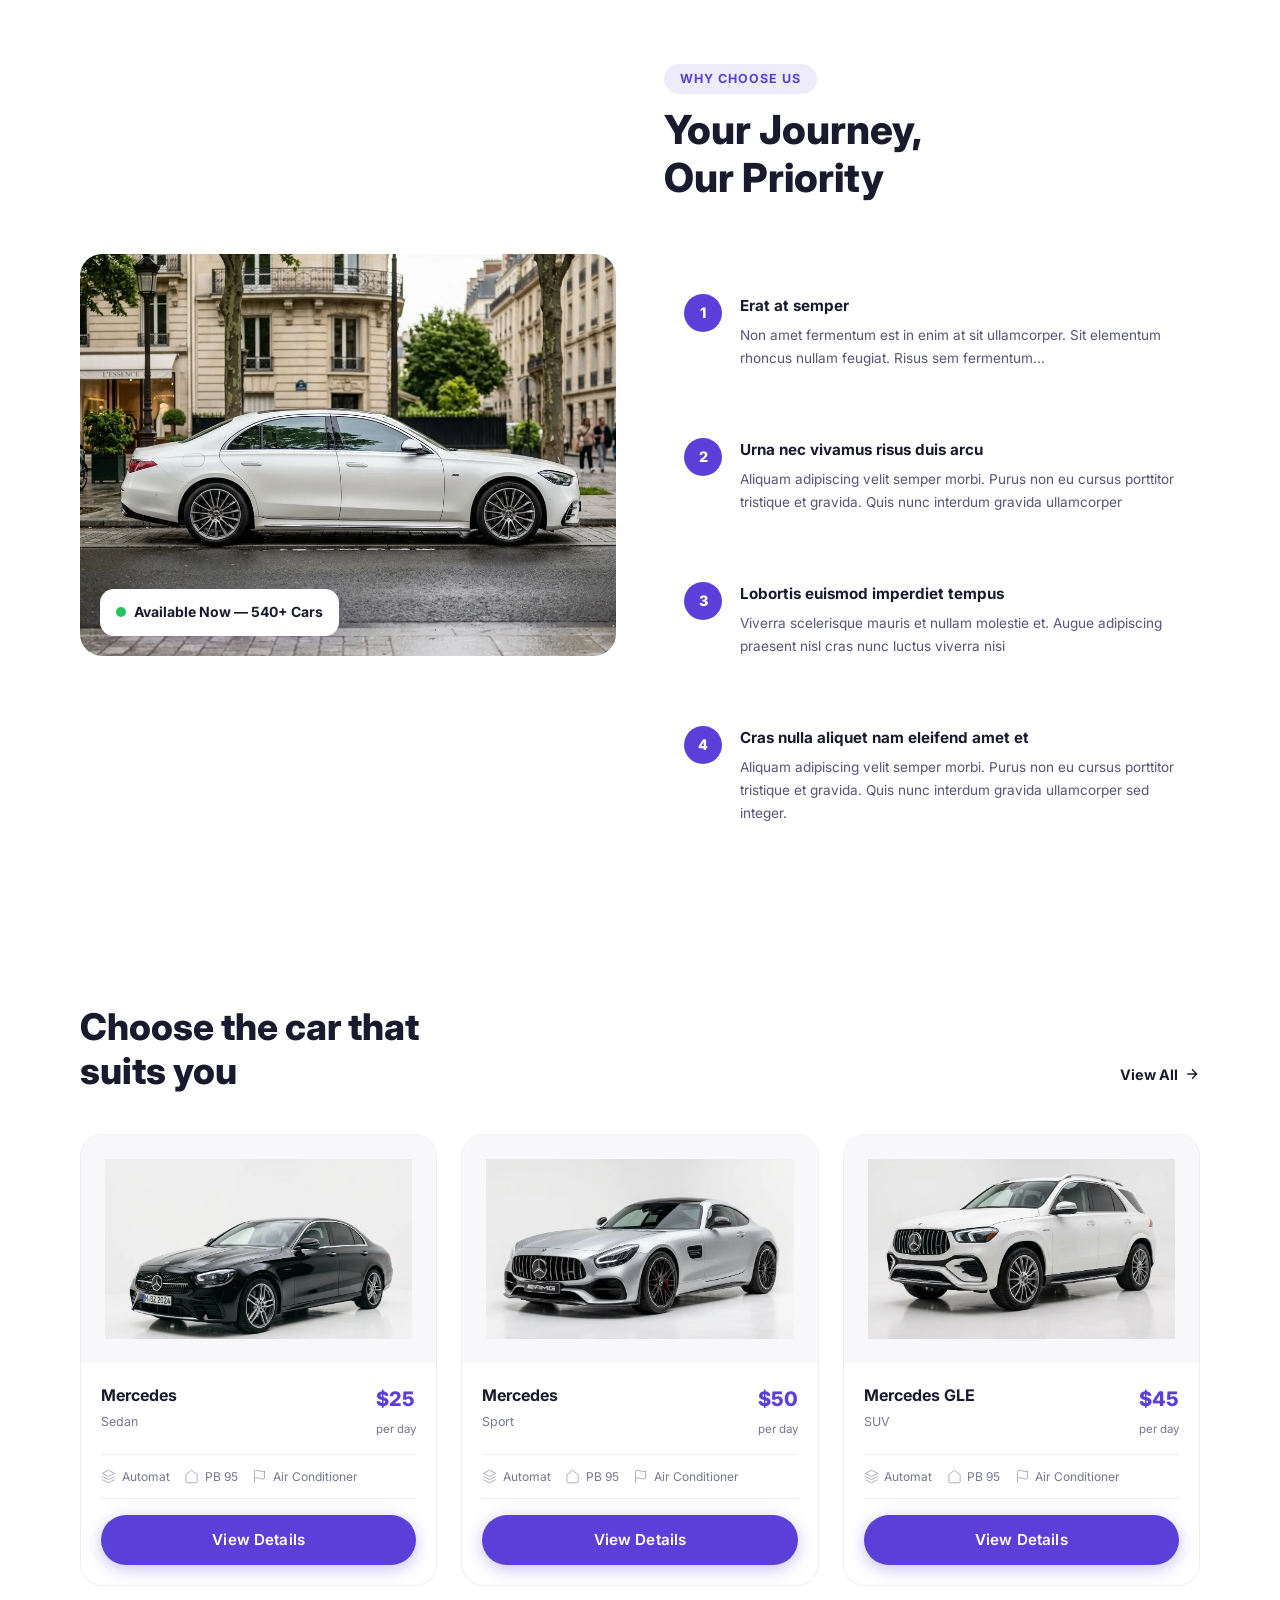
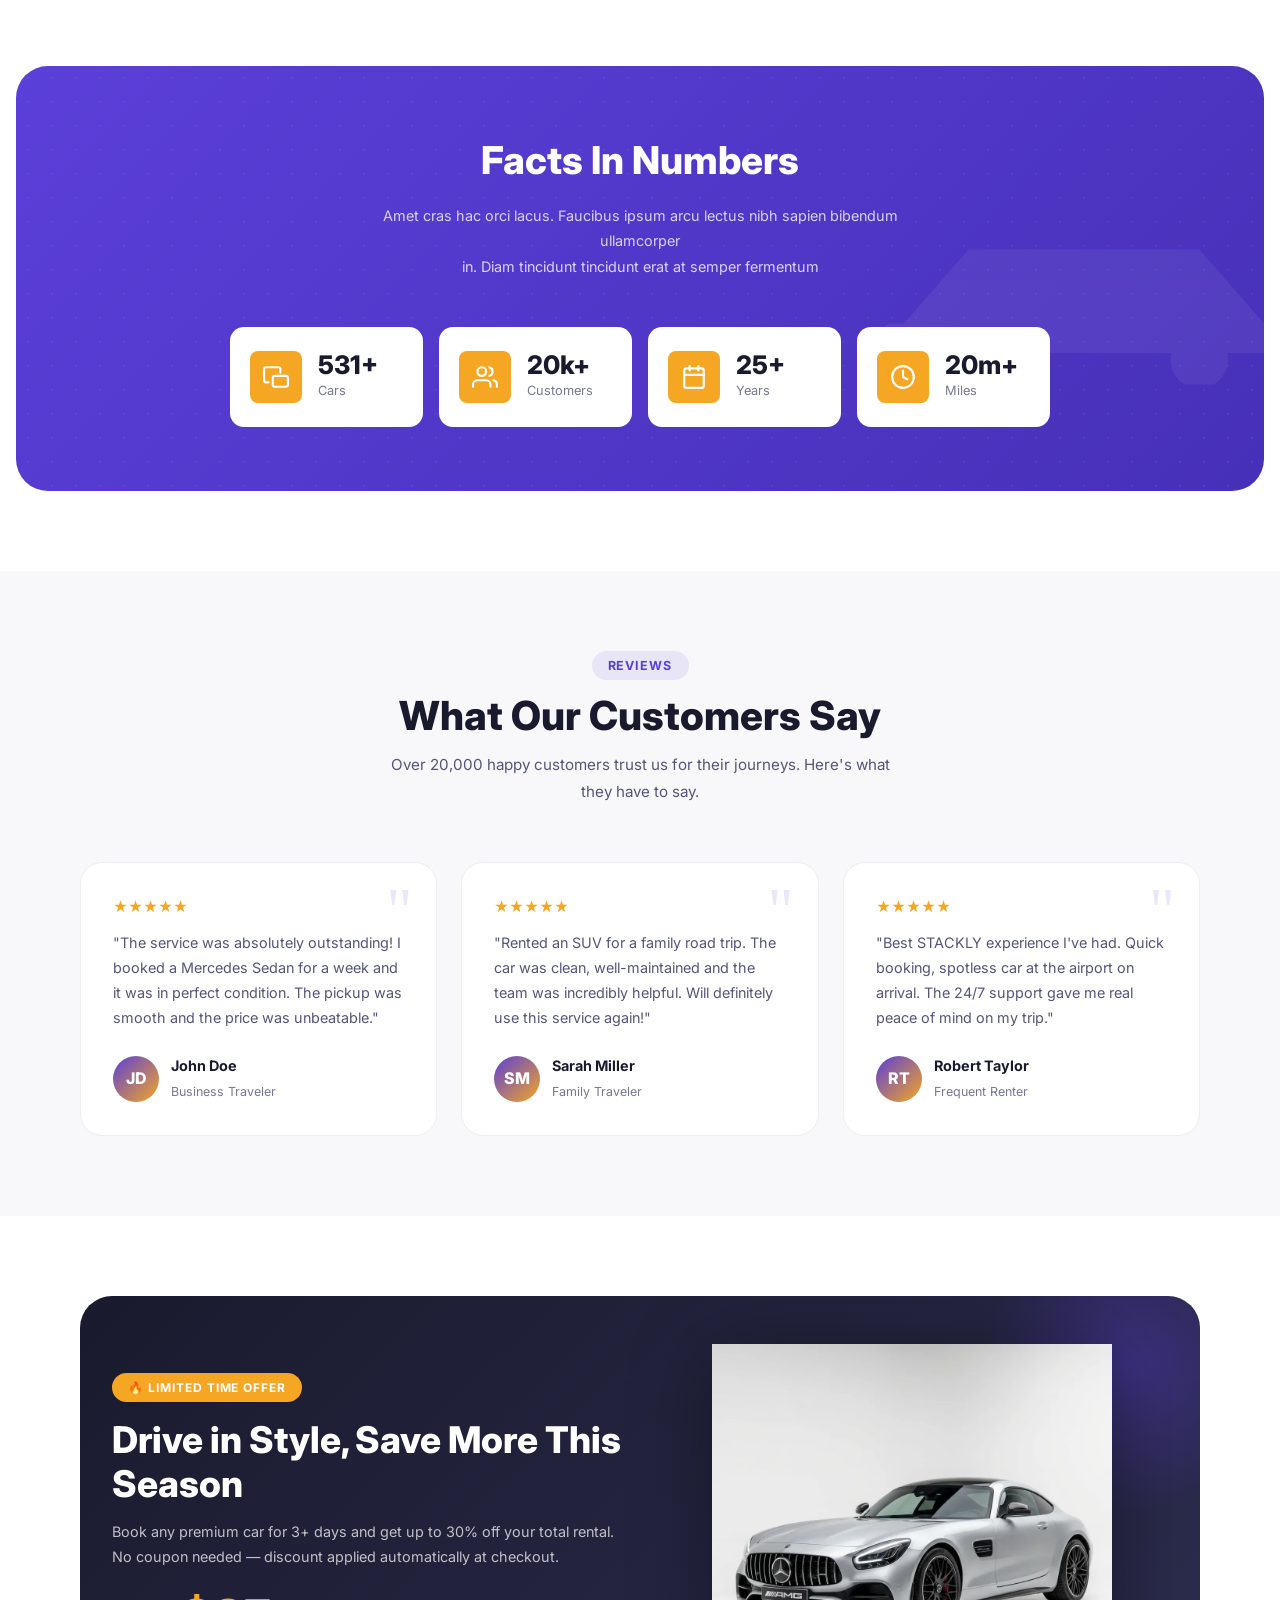
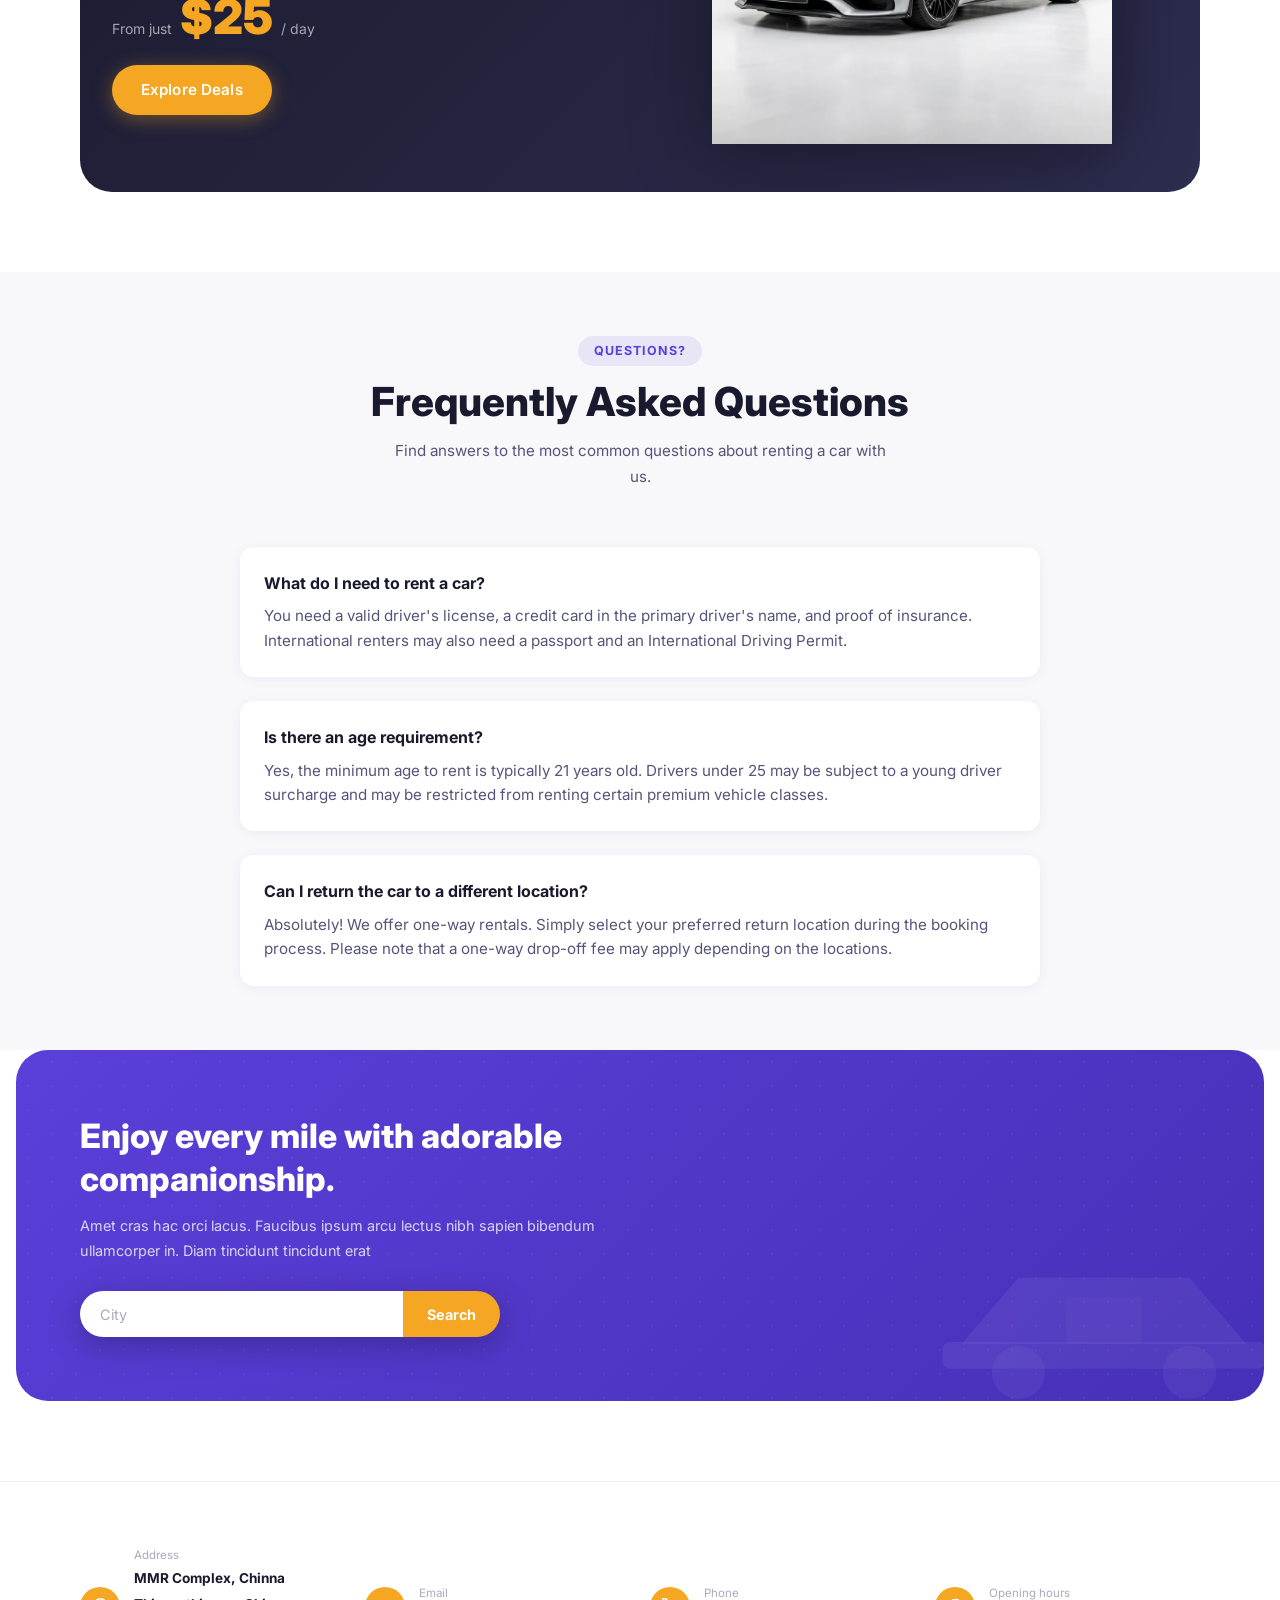
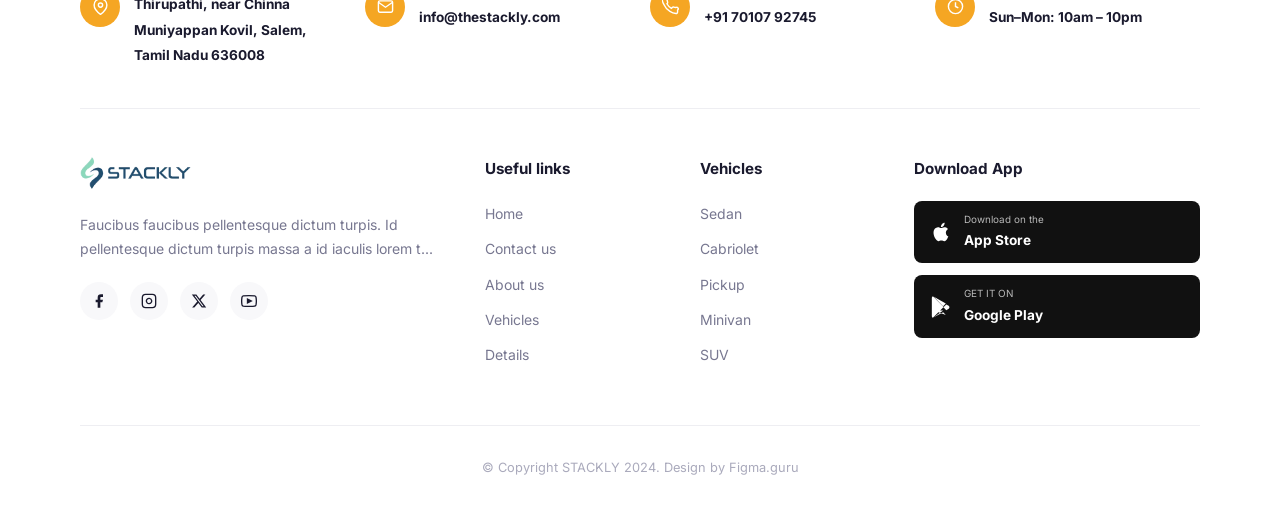
==== commit 6a41c215: "hi" ====
--- a/index.html
+++ b/index.html
@@ -778,11 +778,11 @@
         <div class="footer-col" data-anim="fade-up" data-delay="100">
           <h4>Useful links</h4>
           <ul>
+            <li><a href="index.html">Home</a></li>
+            <li><a href="contact.html">Contact us</a></li>
             <li><a href="about.html">About us</a></li>
-            <li><a href="contact.html">Contact us</a></li>
-            <li><a href="404.html">Gallery</a></li>
-            <li><a href="404.html">Blog</a></li>
-            <li><a href="404.html">F.A.Q</a></li>
+            <li><a href="vehicles.html">Vehicles</a></li>
+            <li><a href="details.html">Details</a></li>
           </ul>
         </div>
 
